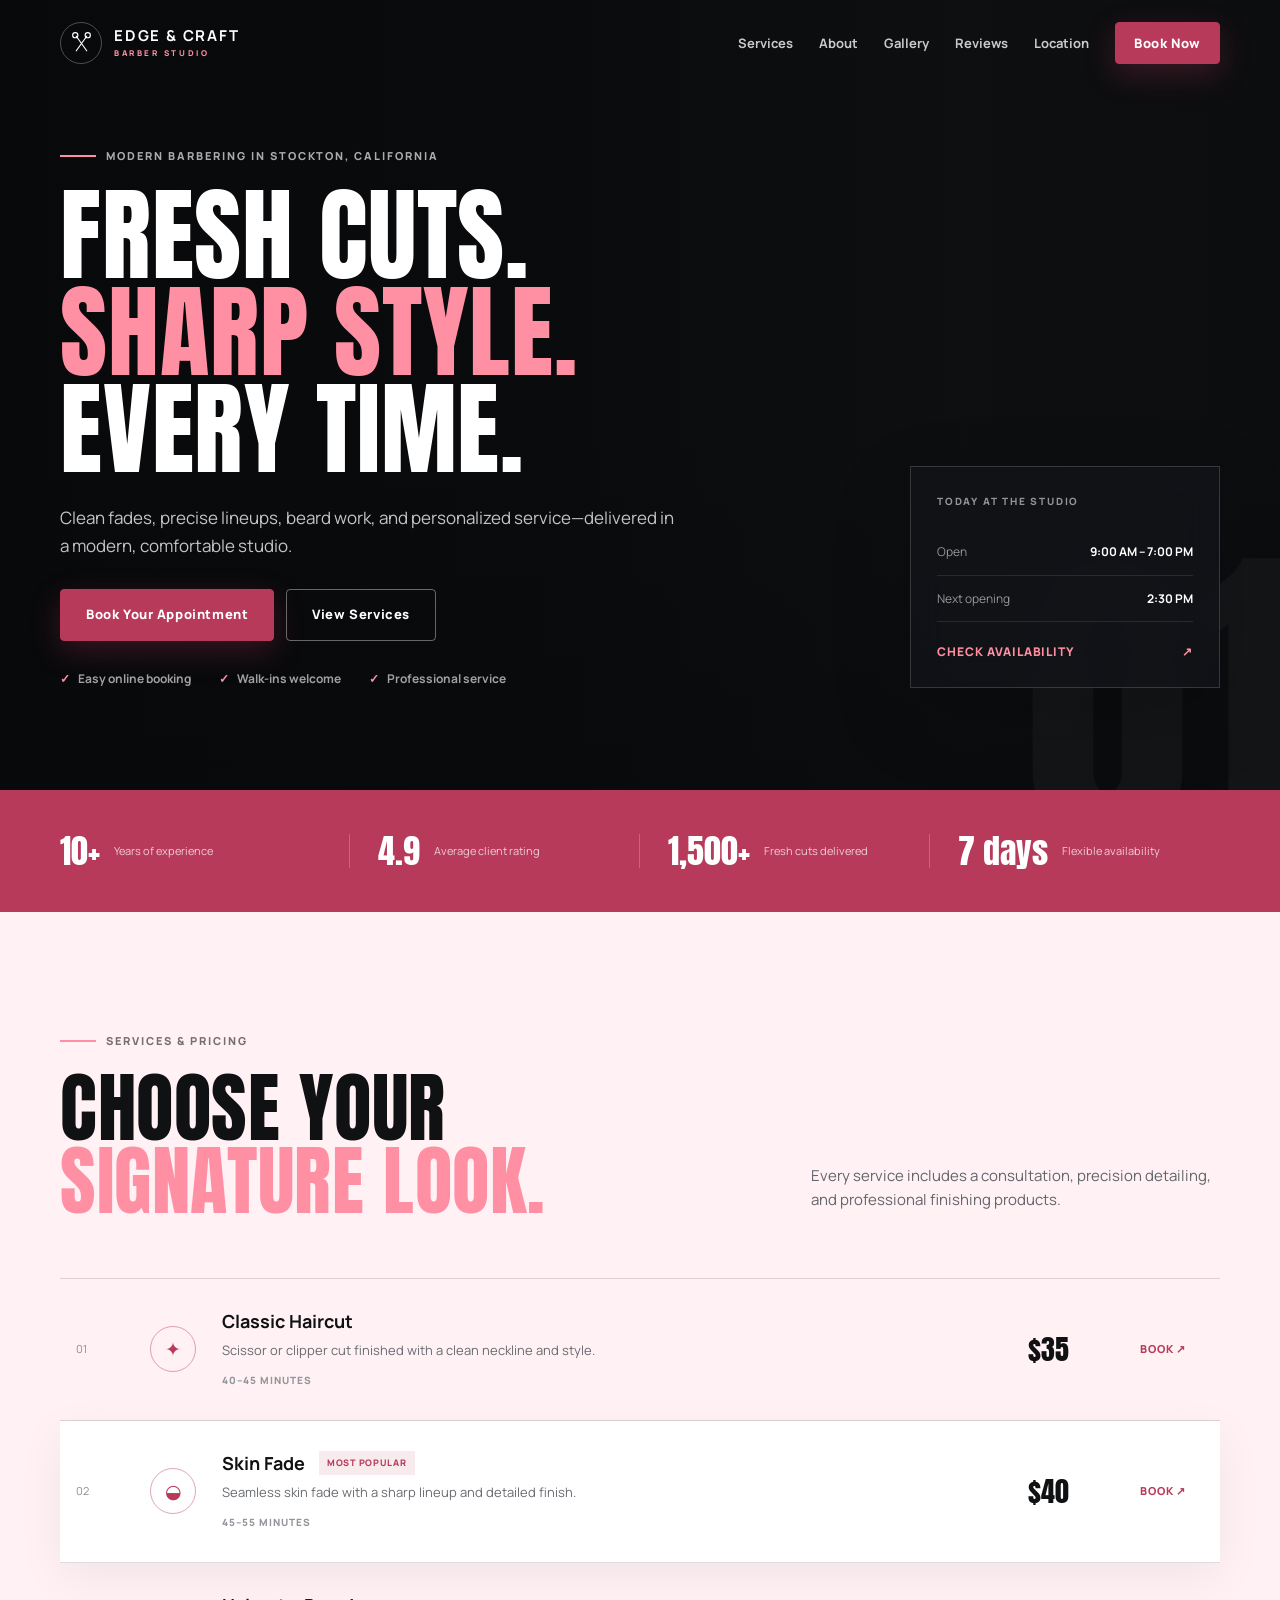
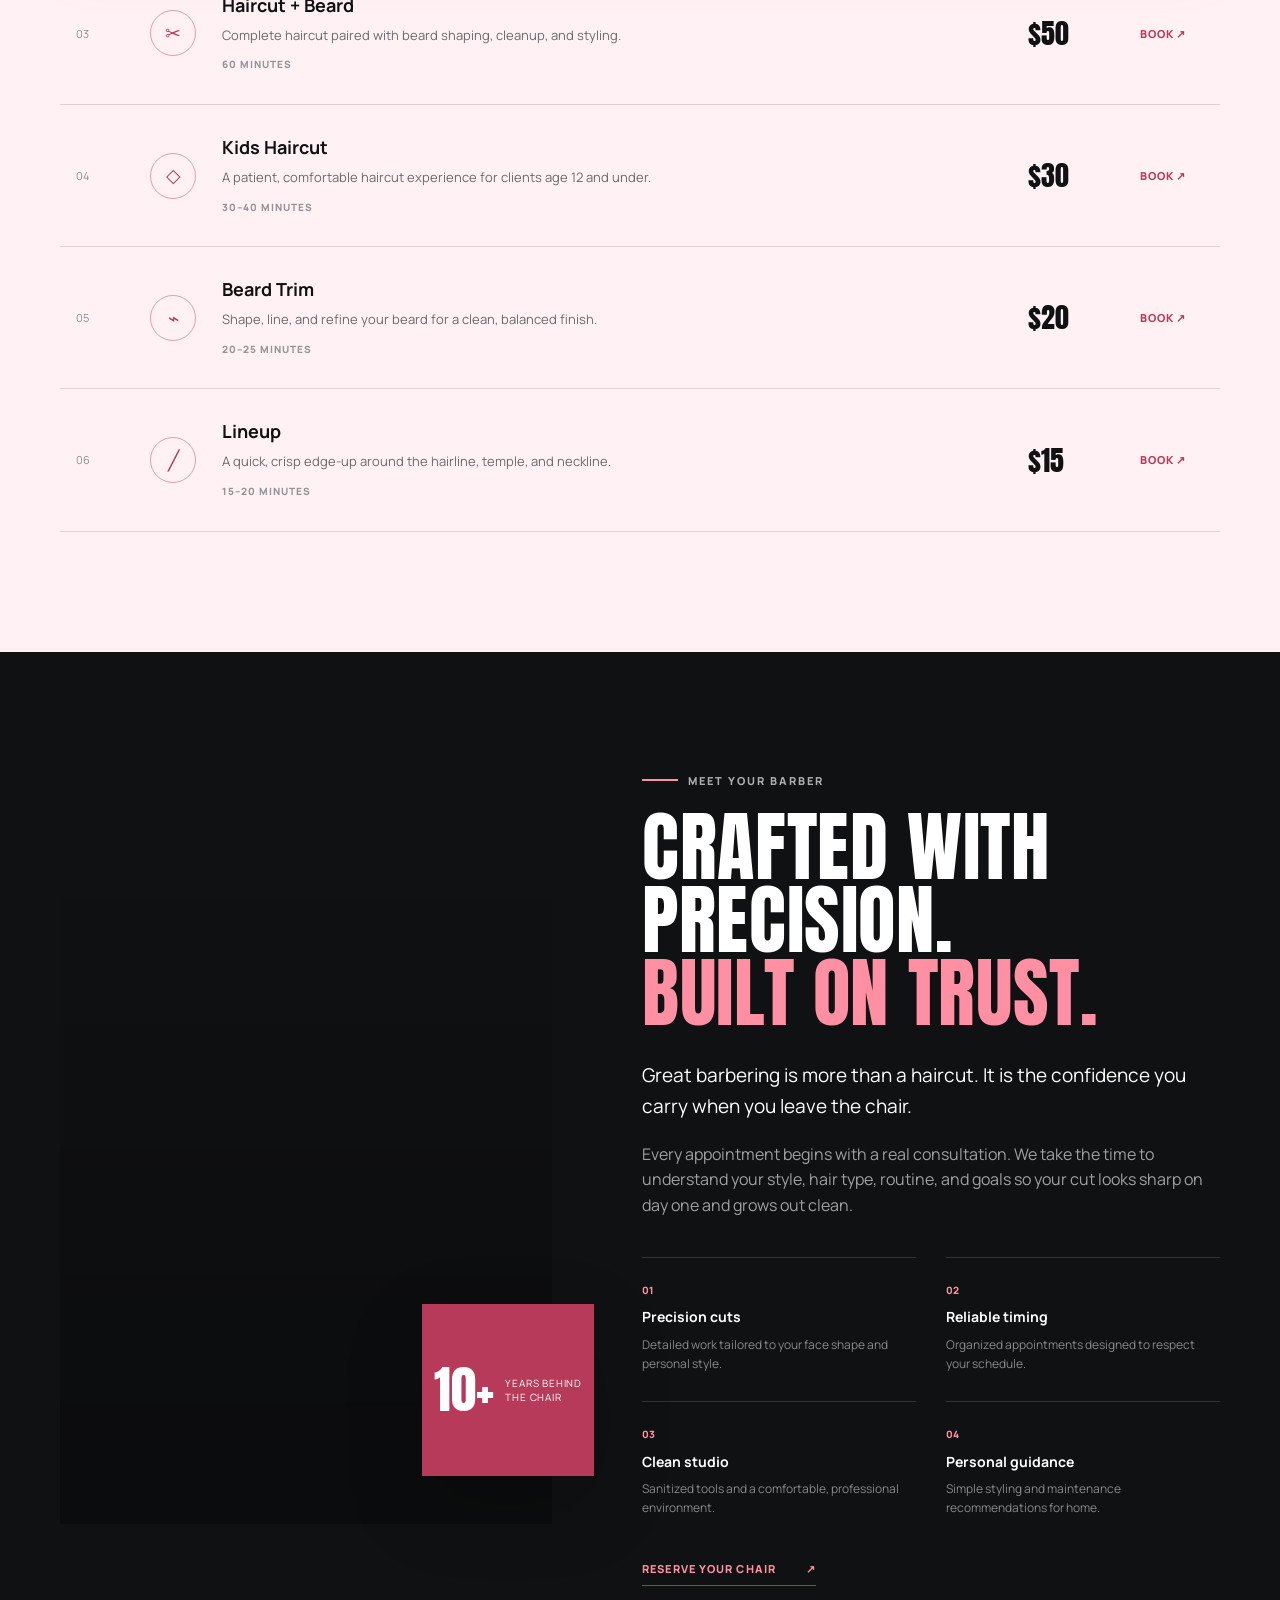
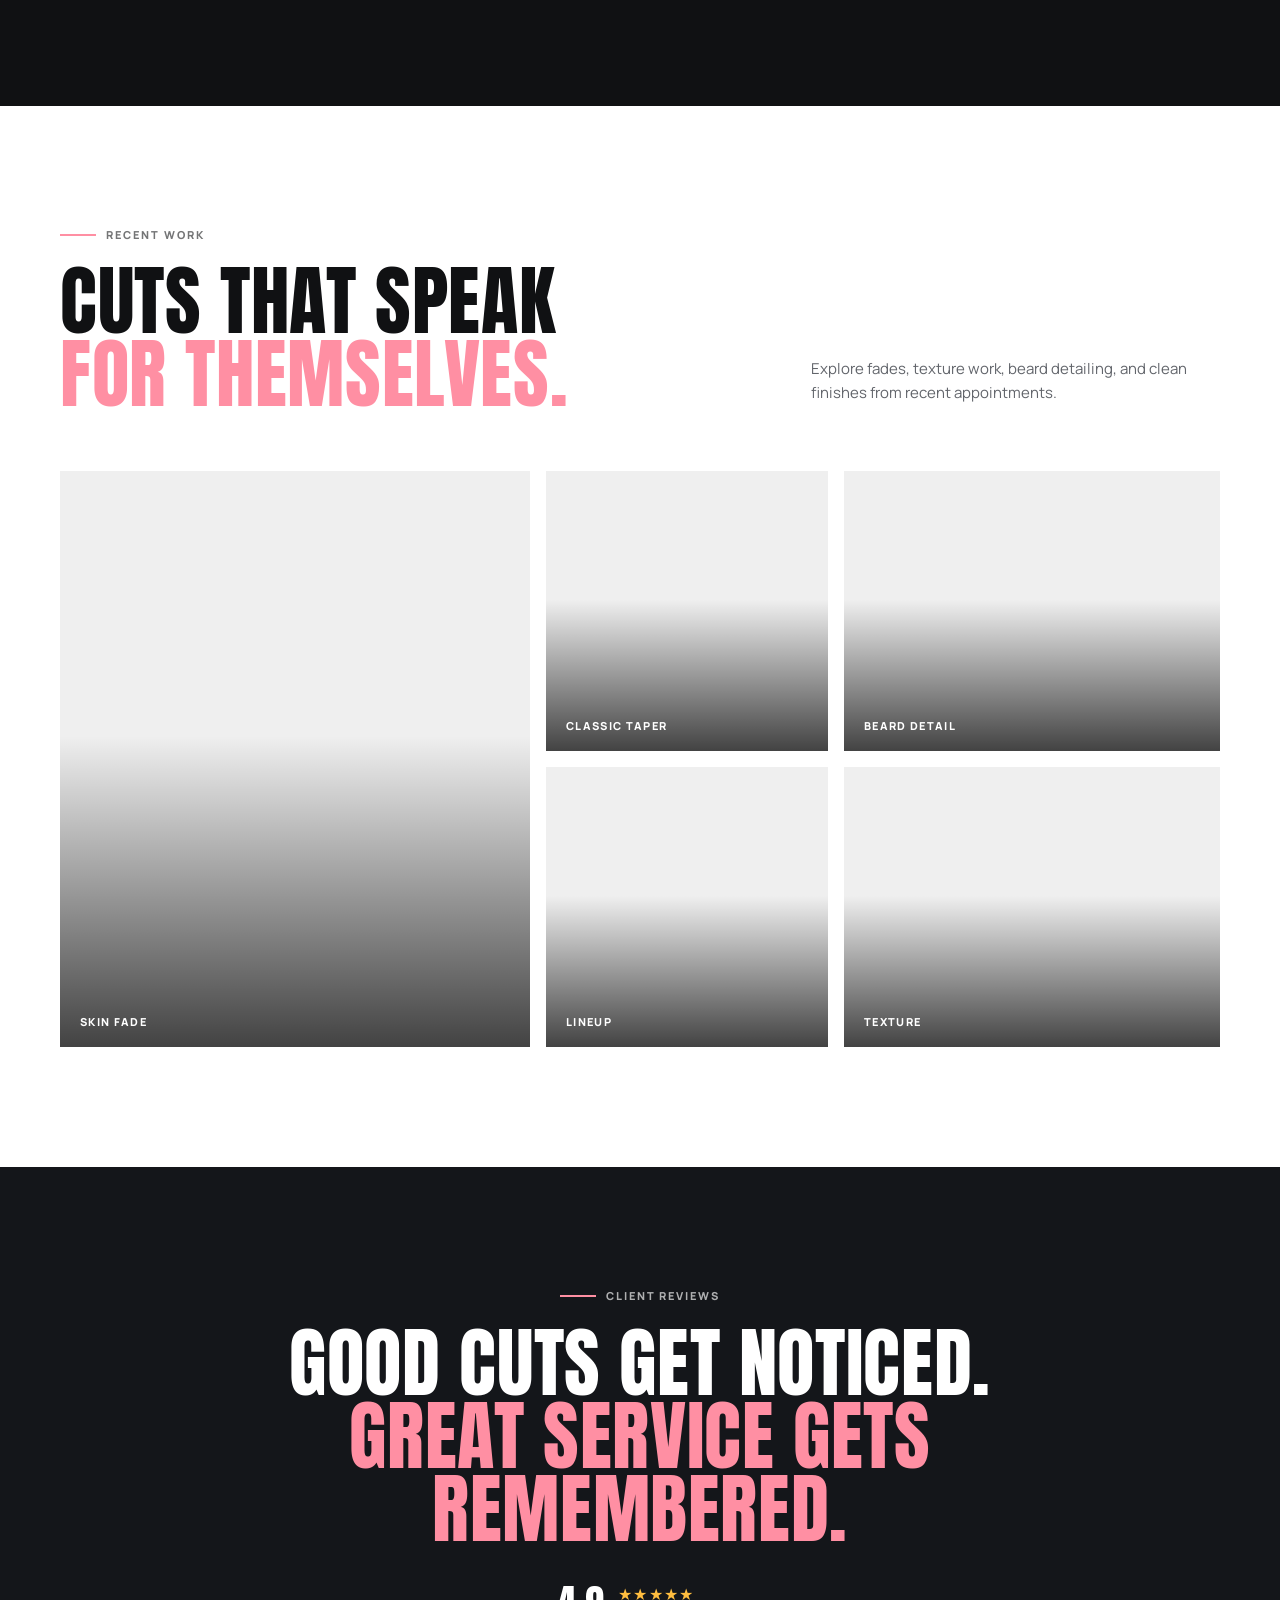
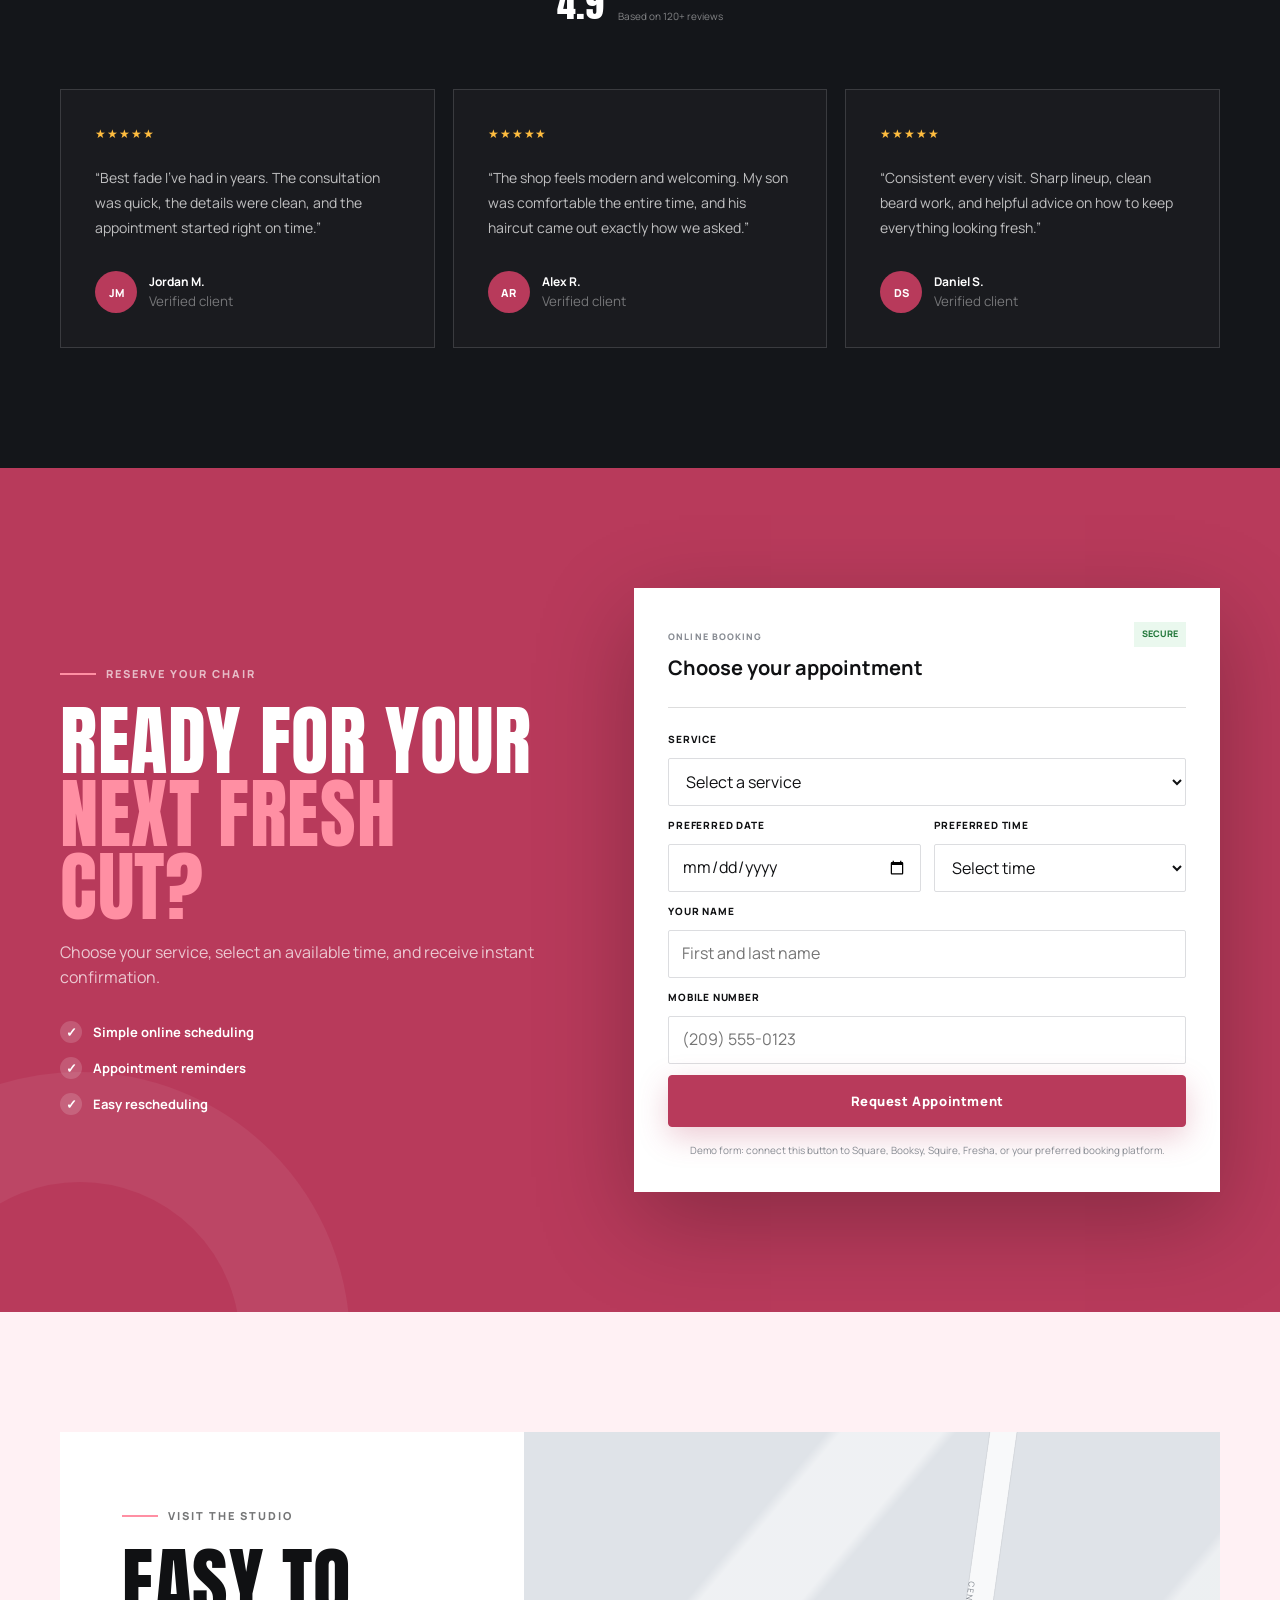
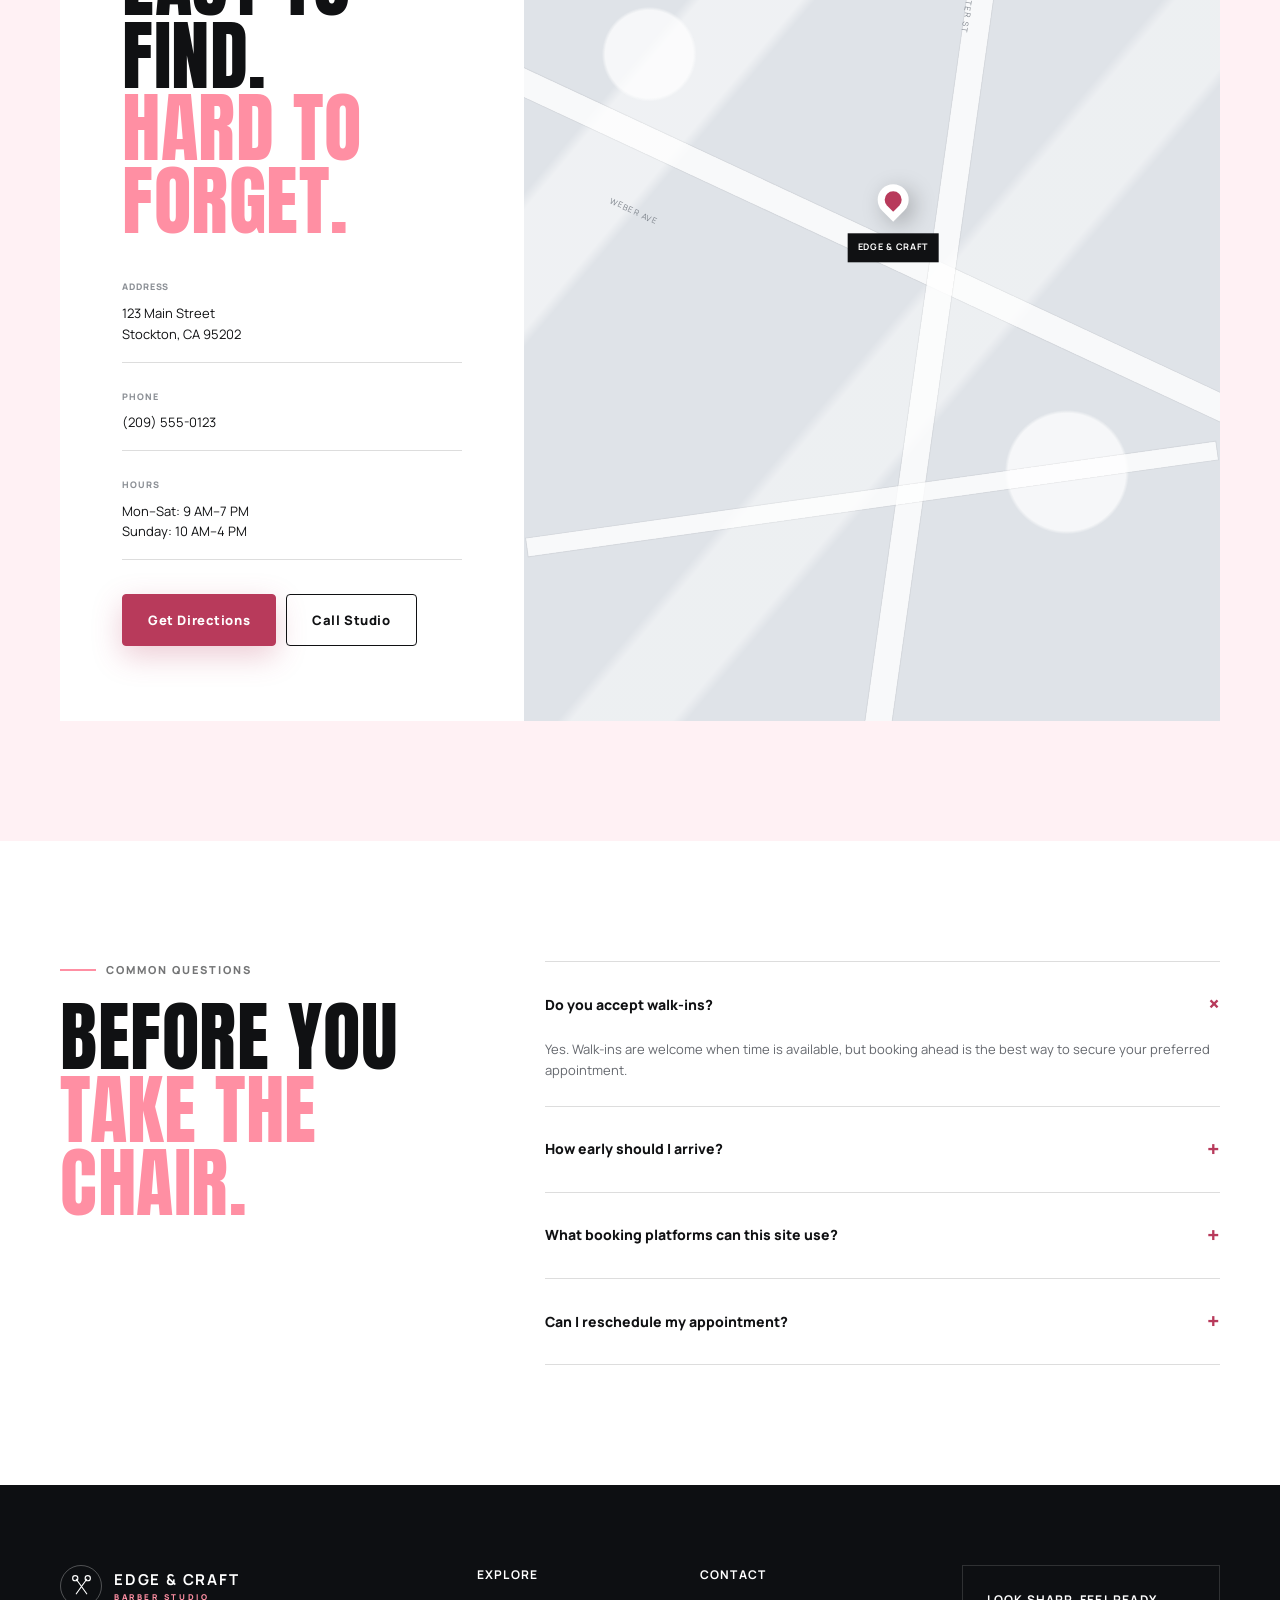
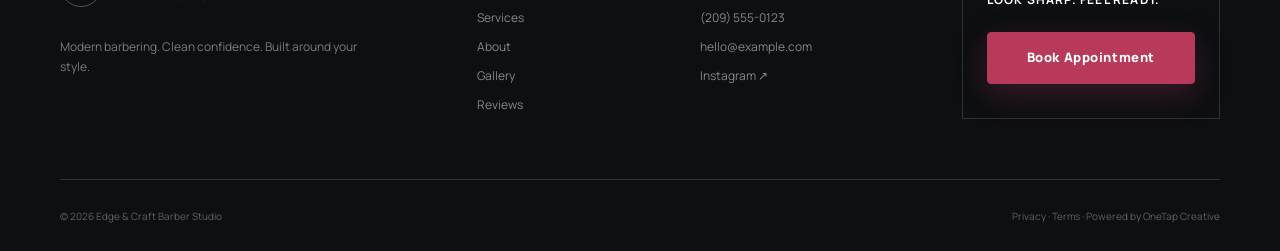
==== index.html @ 1cc17b78 "Add modern rose barber website" ====
<!DOCTYPE html>
<html lang="en">
<head>
  <meta charset="UTF-8" />
  <meta name="viewport" content="width=device-width, initial-scale=1.0" />
  <meta name="theme-color" content="#b83a5b" />
  <meta name="description" content="Modern barbering, clean fades, precise lineups, beard work, and easy online booking." />
  <meta property="og:title" content="Edge & Craft Barber Studio" />
  <meta property="og:description" content="Sharp cuts. Clean confidence. Book your next appointment online." />
  <meta property="og:type" content="website" />
  <title>Edge & Craft Barber Studio | Modern Barber Website</title>
  <link rel="preconnect" href="https://fonts.googleapis.com" />
  <link rel="preconnect" href="https://fonts.gstatic.com" crossorigin />
  <link href="https://fonts.googleapis.com/css2?family=Anton&family=Manrope:wght@400;500;600;700;800&display=swap" rel="stylesheet" />
  <link rel="icon" href="assets/favicon.svg" type="image/svg+xml" />
  <link rel="stylesheet" href="styles.css" />
</head>
<body>
  <a class="skip-link" href="#main">Skip to content</a>

  <header class="site-header" id="home">
    <div class="nav-shell container">
      <a class="brand" href="#home" aria-label="Edge and Craft home">
        <span class="brand-mark" aria-hidden="true">
          <svg viewBox="0 0 48 48" role="img">
            <path d="M14 10l20 28M34 10L14 38" />
            <circle cx="12" cy="8" r="5" />
            <circle cx="36" cy="8" r="5" />
          </svg>
        </span>
        <span class="brand-copy">
          <strong>EDGE &amp; CRAFT</strong>
          <small>BARBER STUDIO</small>
        </span>
      </a>

      <button class="menu-toggle" type="button" aria-expanded="false" aria-controls="primary-nav" aria-label="Open menu">
        <span></span><span></span><span></span>
      </button>

      <nav class="primary-nav" id="primary-nav" aria-label="Primary navigation">
        <a href="#services">Services</a>
        <a href="#about">About</a>
        <a href="#gallery">Gallery</a>
        <a href="#reviews">Reviews</a>
        <a href="#location">Location</a>
        <a class="button button-small" href="#booking">Book Now</a>
      </nav>
    </div>
  </header>

  <main id="main">
    <section class="hero" aria-labelledby="hero-title">
      <div class="hero-media" role="img" aria-label="Barber giving a precision haircut in a modern studio"></div>
      <div class="hero-overlay"></div>
      <div class="hero-grid container">
        <div class="hero-content reveal">
          <p class="eyebrow"><span></span> Modern barbering in Stockton, California</p>
          <h1 id="hero-title">Fresh cuts.<br /><em>Sharp style.</em><br />Every time.</h1>
          <p class="hero-summary">Clean fades, precise lineups, beard work, and personalized service—delivered in a modern, comfortable studio.</p>
          <div class="hero-actions">
            <a class="button" href="#booking">Book Your Appointment</a>
            <a class="button button-secondary" href="#services">View Services</a>
          </div>
          <ul class="trust-list" aria-label="Customer benefits">
            <li>Easy online booking</li>
            <li>Walk-ins welcome</li>
            <li>Professional service</li>
          </ul>
        </div>

        <aside class="hero-card reveal" aria-label="Today's studio information">
          <p class="hero-card-label">Today at the studio</p>
          <div class="hero-card-row">
            <span>Open</span>
            <strong>9:00 AM – 7:00 PM</strong>
          </div>
          <div class="hero-card-row">
            <span>Next opening</span>
            <strong>2:30 PM</strong>
          </div>
          <a href="#booking">Check availability <span aria-hidden="true">↗</span></a>
        </aside>
      </div>
      <div class="hero-number" aria-hidden="true">01</div>
    </section>

    <section class="trust-strip" aria-label="Studio highlights">
      <div class="container trust-grid">
        <div><strong>10+</strong><span>Years of experience</span></div>
        <div><strong>4.9</strong><span>Average client rating</span></div>
        <div><strong>1,500+</strong><span>Fresh cuts delivered</span></div>
        <div><strong>7 days</strong><span>Flexible availability</span></div>
      </div>
    </section>

    <section class="section services" id="services" aria-labelledby="services-title">
      <div class="container">
        <div class="section-heading split-heading reveal">
          <div>
            <p class="eyebrow dark"><span></span> Services &amp; pricing</p>
            <h2 id="services-title">Choose your<br /><em>signature look.</em></h2>
          </div>
          <p>Every service includes a consultation, precision detailing, and professional finishing products.</p>
        </div>

        <div class="service-list">
          <article class="service-card reveal">
            <div class="service-index">01</div>
            <div class="service-icon" aria-hidden="true">✦</div>
            <div class="service-copy">
              <h3>Classic Haircut</h3>
              <p>Scissor or clipper cut finished with a clean neckline and style.</p>
              <span>40–45 minutes</span>
            </div>
            <strong class="service-price">$35</strong>
            <a href="#booking" aria-label="Book classic haircut">Book <span>↗</span></a>
          </article>

          <article class="service-card featured reveal">
            <div class="service-index">02</div>
            <div class="service-icon" aria-hidden="true">◒</div>
            <div class="service-copy">
              <div class="service-title-row"><h3>Skin Fade</h3><span>Most popular</span></div>
              <p>Seamless skin fade with a sharp lineup and detailed finish.</p>
              <span>45–55 minutes</span>
            </div>
            <strong class="service-price">$40</strong>
            <a href="#booking" aria-label="Book skin fade">Book <span>↗</span></a>
          </article>

          <article class="service-card reveal">
            <div class="service-index">03</div>
            <div class="service-icon" aria-hidden="true">✂</div>
            <div class="service-copy">
              <h3>Haircut + Beard</h3>
              <p>Complete haircut paired with beard shaping, cleanup, and styling.</p>
              <span>60 minutes</span>
            </div>
            <strong class="service-price">$50</strong>
            <a href="#booking" aria-label="Book haircut and beard service">Book <span>↗</span></a>
          </article>

          <article class="service-card reveal">
            <div class="service-index">04</div>
            <div class="service-icon" aria-hidden="true">◇</div>
            <div class="service-copy">
              <h3>Kids Haircut</h3>
              <p>A patient, comfortable haircut experience for clients age 12 and under.</p>
              <span>30–40 minutes</span>
            </div>
            <strong class="service-price">$30</strong>
            <a href="#booking" aria-label="Book kids haircut">Book <span>↗</span></a>
          </article>

          <article class="service-card reveal">
            <div class="service-index">05</div>
            <div class="service-icon" aria-hidden="true">⌁</div>
            <div class="service-copy">
              <h3>Beard Trim</h3>
              <p>Shape, line, and refine your beard for a clean, balanced finish.</p>
              <span>20–25 minutes</span>
            </div>
            <strong class="service-price">$20</strong>
            <a href="#booking" aria-label="Book beard trim">Book <span>↗</span></a>
          </article>

          <article class="service-card reveal">
            <div class="service-index">06</div>
            <div class="service-icon" aria-hidden="true">╱</div>
            <div class="service-copy">
              <h3>Lineup</h3>
              <p>A quick, crisp edge-up around the hairline, temple, and neckline.</p>
              <span>15–20 minutes</span>
            </div>
            <strong class="service-price">$15</strong>
            <a href="#booking" aria-label="Book lineup">Book <span>↗</span></a>
          </article>
        </div>
      </div>
    </section>

    <section class="section about" id="about" aria-labelledby="about-title">
      <div class="container about-grid">
        <div class="about-image reveal">
          <div class="image-badge"><strong>10+</strong><span>Years behind<br />the chair</span></div>
        </div>
        <div class="about-copy reveal">
          <p class="eyebrow"><span></span> Meet your barber</p>
          <h2 id="about-title">Crafted with precision.<br /><em>Built on trust.</em></h2>
          <p class="lead">Great barbering is more than a haircut. It is the confidence you carry when you leave the chair.</p>
          <p>Every appointment begins with a real consultation. We take the time to understand your style, hair type, routine, and goals so your cut looks sharp on day one and grows out clean.</p>
          <div class="about-features">
            <div><span>01</span><strong>Precision cuts</strong><p>Detailed work tailored to your face shape and personal style.</p></div>
            <div><span>02</span><strong>Reliable timing</strong><p>Organized appointments designed to respect your schedule.</p></div>
            <div><span>03</span><strong>Clean studio</strong><p>Sanitized tools and a comfortable, professional environment.</p></div>
            <div><span>04</span><strong>Personal guidance</strong><p>Simple styling and maintenance recommendations for home.</p></div>
          </div>
          <a class="text-link" href="#booking">Reserve your chair <span>↗</span></a>
        </div>
      </div>
    </section>

    <section class="section gallery" id="gallery" aria-labelledby="gallery-title">
      <div class="container">
        <div class="section-heading split-heading reveal">
          <div>
            <p class="eyebrow dark"><span></span> Recent work</p>
            <h2 id="gallery-title">Cuts that speak<br /><em>for themselves.</em></h2>
          </div>
          <p>Explore fades, texture work, beard detailing, and clean finishes from recent appointments.</p>
        </div>

        <div class="gallery-grid">
          <button class="gallery-item gallery-one reveal" data-label="Textured crop and skin fade" aria-label="View textured crop and skin fade image"><span>Skin Fade</span></button>
          <button class="gallery-item gallery-two reveal" data-label="Classic taper haircut" aria-label="View classic taper haircut image"><span>Classic Taper</span></button>
          <button class="gallery-item gallery-three reveal" data-label="Precision beard detail" aria-label="View precision beard detail image"><span>Beard Detail</span></button>
          <button class="gallery-item gallery-four reveal" data-label="Clean lineup haircut" aria-label="View clean lineup haircut image"><span>Lineup</span></button>
          <button class="gallery-item gallery-five reveal" data-label="Modern textured haircut" aria-label="View modern textured haircut image"><span>Texture</span></button>
        </div>
      </div>
    </section>

    <section class="section reviews" id="reviews" aria-labelledby="reviews-title">
      <div class="container">
        <div class="review-heading reveal">
          <p class="eyebrow"><span></span> Client reviews</p>
          <h2 id="reviews-title">Good cuts get noticed.<br /><em>Great service gets remembered.</em></h2>
          <div class="rating"><strong>4.9</strong><span>★★★★★<small>Based on 120+ reviews</small></span></div>
        </div>

        <div class="review-grid">
          <article class="review-card reveal">
            <div class="stars" aria-label="5 out of 5 stars">★★★★★</div>
            <blockquote>“Best fade I’ve had in years. The consultation was quick, the details were clean, and the appointment started right on time.”</blockquote>
            <div><span class="avatar">JM</span><p><strong>Jordan M.</strong><small>Verified client</small></p></div>
          </article>
          <article class="review-card reveal">
            <div class="stars" aria-label="5 out of 5 stars">★★★★★</div>
            <blockquote>“The shop feels modern and welcoming. My son was comfortable the entire time, and his haircut came out exactly how we asked.”</blockquote>
            <div><span class="avatar">AR</span><p><strong>Alex R.</strong><small>Verified client</small></p></div>
          </article>
          <article class="review-card reveal">
            <div class="stars" aria-label="5 out of 5 stars">★★★★★</div>
            <blockquote>“Consistent every visit. Sharp lineup, clean beard work, and helpful advice on how to keep everything looking fresh.”</blockquote>
            <div><span class="avatar">DS</span><p><strong>Daniel S.</strong><small>Verified client</small></p></div>
          </article>
        </div>
      </div>
    </section>

    <section class="booking-section" id="booking" aria-labelledby="booking-title">
      <div class="booking-accent" aria-hidden="true"></div>
      <div class="container booking-grid">
        <div class="booking-copy reveal">
          <p class="eyebrow"><span></span> Reserve your chair</p>
          <h2 id="booking-title">Ready for your<br /><em>next fresh cut?</em></h2>
          <p>Choose your service, select an available time, and receive instant confirmation.</p>
          <ul>
            <li><span>✓</span> Simple online scheduling</li>
            <li><span>✓</span> Appointment reminders</li>
            <li><span>✓</span> Easy rescheduling</li>
          </ul>
        </div>

        <div class="booking-card reveal">
          <div class="booking-card-head">
            <div>
              <small>Online booking</small>
              <h3>Choose your appointment</h3>
            </div>
            <span>Secure</span>
          </div>
          <form id="booking-form">
            <label for="service">Service</label>
            <select id="service" name="service" required>
              <option value="">Select a service</option>
              <option>Classic Haircut — $35</option>
              <option>Skin Fade — $40</option>
              <option>Haircut + Beard — $50</option>
              <option>Kids Haircut — $30</option>
              <option>Beard Trim — $20</option>
              <option>Lineup — $15</option>
            </select>

            <div class="form-row">
              <div>
                <label for="date">Preferred date</label>
                <input id="date" name="date" type="date" required />
              </div>
              <div>
                <label for="time">Preferred time</label>
                <select id="time" name="time" required>
                  <option value="">Select time</option>
                  <option>9:00 AM</option>
                  <option>10:30 AM</option>
                  <option>12:00 PM</option>
                  <option>2:30 PM</option>
                  <option>4:00 PM</option>
                  <option>5:30 PM</option>
                </select>
              </div>
            </div>

            <label for="client-name">Your name</label>
            <input id="client-name" name="name" type="text" autocomplete="name" placeholder="First and last name" required />

            <label for="phone">Mobile number</label>
            <input id="phone" name="phone" type="tel" autocomplete="tel" placeholder="(209) 555-0123" required />

            <button class="button button-full" type="submit">Request Appointment</button>
            <p class="form-note">Demo form: connect this button to Square, Booksy, Squire, Fresha, or your preferred booking platform.</p>
            <div class="form-success" id="form-success" role="status" aria-live="polite">Your appointment request has been received. We’ll contact you to confirm your time.</div>
          </form>
        </div>
      </div>
    </section>

    <section class="section location" id="location" aria-labelledby="location-title">
      <div class="container location-grid">
        <div class="location-card reveal">
          <p class="eyebrow dark"><span></span> Visit the studio</p>
          <h2 id="location-title">Easy to find.<br /><em>Hard to forget.</em></h2>
          <div class="location-details">
            <div><small>Address</small><p>123 Main Street<br />Stockton, CA 95202</p></div>
            <div><small>Phone</small><p><a href="tel:+12095550123">(209) 555-0123</a></p></div>
            <div><small>Hours</small><p>Mon–Sat: 9 AM–7 PM<br />Sunday: 10 AM–4 PM</p></div>
          </div>
          <div class="location-actions">
            <a class="button" href="https://maps.google.com" target="_blank" rel="noopener">Get Directions</a>
            <a class="button button-dark-outline" href="tel:+12095550123">Call Studio</a>
          </div>
        </div>
        <div class="map-placeholder reveal" role="img" aria-label="Map placeholder showing barber studio location in Stockton">
          <div class="map-road road-one"></div>
          <div class="map-road road-two"></div>
          <div class="map-road road-three"></div>
          <div class="map-label map-label-one">WEBER AVE</div>
          <div class="map-label map-label-two">CENTER ST</div>
          <div class="map-pin"><span></span><strong>EDGE &amp; CRAFT</strong></div>
        </div>
      </div>
    </section>

    <section class="section faq" aria-labelledby="faq-title">
      <div class="container faq-grid">
        <div class="faq-heading reveal">
          <p class="eyebrow dark"><span></span> Common questions</p>
          <h2 id="faq-title">Before you<br /><em>take the chair.</em></h2>
        </div>
        <div class="accordion reveal">
          <details open>
            <summary>Do you accept walk-ins?<span>+</span></summary>
            <p>Yes. Walk-ins are welcome when time is available, but booking ahead is the best way to secure your preferred appointment.</p>
          </details>
          <details>
            <summary>How early should I arrive?<span>+</span></summary>
            <p>Please arrive five minutes before your appointment. This gives us enough time for a quick consultation without delaying the next client.</p>
          </details>
          <details>
            <summary>What booking platforms can this site use?<span>+</span></summary>
            <p>The booking button can connect to Square Appointments, Booksy, Squire, TheCut, Fresha, Vagaro, or another scheduling service.</p>
          </details>
          <details>
            <summary>Can I reschedule my appointment?<span>+</span></summary>
            <p>Yes. Rescheduling is available through the booking platform or by contacting the studio before the cancellation window.</p>
          </details>
        </div>
      </div>
    </section>
  </main>

  <footer class="site-footer">
    <div class="container footer-grid">
      <div>
        <a class="brand footer-brand" href="#home">
          <span class="brand-mark" aria-hidden="true">
            <svg viewBox="0 0 48 48"><path d="M14 10l20 28M34 10L14 38"/><circle cx="12" cy="8" r="5"/><circle cx="36" cy="8" r="5"/></svg>
          </span>
          <span class="brand-copy"><strong>EDGE &amp; CRAFT</strong><small>BARBER STUDIO</small></span>
        </a>
        <p>Modern barbering. Clean confidence. Built around your style.</p>
      </div>
      <div>
        <h3>Explore</h3>
        <a href="#services">Services</a>
        <a href="#about">About</a>
        <a href="#gallery">Gallery</a>
        <a href="#reviews">Reviews</a>
      </div>
      <div>
        <h3>Contact</h3>
        <a href="tel:+12095550123">(209) 555-0123</a>
        <a href="mailto:hello@example.com">hello@example.com</a>
        <a href="https://instagram.com" target="_blank" rel="noopener">Instagram ↗</a>
      </div>
      <div class="footer-cta">
        <h3>Look sharp. Feel ready.</h3>
        <a class="button" href="#booking">Book Appointment</a>
      </div>
    </div>
    <div class="container footer-bottom">
      <span>© <span id="year"></span> Edge &amp; Craft Barber Studio</span>
      <span><a href="#">Privacy</a> · <a href="#">Terms</a> · Powered by OneTap Creative</span>
    </div>
  </footer>

  <a class="floating-book" href="#booking" aria-label="Book an appointment">
    <span>Book Now</span><strong>↗</strong>
  </a>

  <dialog class="lightbox" id="lightbox">
    <button type="button" aria-label="Close image">×</button>
    <div id="lightbox-image" role="img"></div>
    <p id="lightbox-label"></p>
  </dialog>

  <script src="script.js"></script>
</body>
</html>
---- styles.css ----
:root {
  --ink: #101113;
  --ink-soft: #181a1e;
  --cream: #fff1f4;
  --paper: #fff9fa;
  --rose: #b83a5b;
  --rose-bright: #ff8fa3;
  --gray: #a7abb3;
  --line: rgba(16, 17, 19, 0.14);
  --white-line: rgba(255,255,255,0.14);
  --shadow: 0 28px 80px rgba(0, 0, 0, 0.18);
}

* { box-sizing: border-box; }
html { scroll-behavior: smooth; scroll-padding-top: 92px; }
body {
  margin: 0;
  font-family: "Manrope", Arial, sans-serif;
  color: var(--ink);
  background: var(--paper);
  line-height: 1.6;
  overflow-x: hidden;
}
body.menu-open { overflow: hidden; }
a { color: inherit; text-decoration: none; }
button, input, select { font: inherit; }
button { color: inherit; }
img { max-width: 100%; display: block; }
.container { width: min(1160px, calc(100% - 40px)); margin: 0 auto; }
.skip-link { position: fixed; left: 14px; top: -60px; padding: 12px 16px; background: #fff; z-index: 999; border-radius: 8px; }
.skip-link:focus { top: 14px; }

.site-header {
  position: fixed;
  inset: 0 0 auto 0;
  z-index: 50;
  transition: background .25s ease, box-shadow .25s ease;
}
.site-header.scrolled { background: rgba(16,17,19,.94); backdrop-filter: blur(18px); box-shadow: 0 10px 30px rgba(0,0,0,.2); }
.nav-shell { min-height: 86px; display: flex; align-items: center; justify-content: space-between; gap: 28px; }
.brand { display: inline-flex; align-items: center; gap: 12px; color: #fff; }
.brand-mark { width: 42px; height: 42px; display: grid; place-items: center; border: 1px solid rgba(255,255,255,.28); border-radius: 50%; }
.brand-mark svg { width: 25px; height: 25px; fill: none; stroke: currentColor; stroke-width: 2.2; stroke-linecap: round; }
.brand-copy { display: grid; line-height: 1.05; }
.brand-copy strong { font-size: 15px; letter-spacing: .12em; }
.brand-copy small { color: var(--rose-bright); letter-spacing: .32em; font-size: 8px; margin-top: 5px; font-weight: 800; }
.primary-nav { display: flex; align-items: center; gap: 26px; color: rgba(255,255,255,.78); font-size: 13px; font-weight: 700; }
.primary-nav a:not(.button) { position: relative; }
.primary-nav a:not(.button)::after { content: ""; position: absolute; left: 0; right: 100%; bottom: -8px; height: 2px; background: var(--rose-bright); transition: right .2s ease; }
.primary-nav a:hover::after { right: 0; }
.menu-toggle { display: none; width: 46px; height: 42px; border: 0; background: transparent; padding: 8px; cursor: pointer; }
.menu-toggle span { display: block; height: 2px; background: #fff; margin: 6px 0; transition: .25s ease; }

.button {
  display: inline-flex;
  align-items: center;
  justify-content: center;
  min-height: 52px;
  padding: 0 25px;
  border: 1px solid var(--rose);
  border-radius: 4px;
  background: var(--rose);
  color: #fff;
  font-weight: 800;
  font-size: 13px;
  letter-spacing: .045em;
  box-shadow: 0 10px 30px rgba(184,58,91,.26);
  transition: transform .2s ease, background .2s ease, box-shadow .2s ease;
}
.button:hover { transform: translateY(-2px); background: #9f2f4d; box-shadow: 0 15px 36px rgba(184,58,91,.33); }
.button-small { min-height: 42px; padding: 0 18px; }
.button-secondary { background: transparent; border-color: rgba(255,255,255,.38); box-shadow: none; }
.button-secondary:hover { background: rgba(255,255,255,.09); }
.button-dark-outline { background: transparent; color: var(--ink); border-color: var(--ink); box-shadow: none; }
.button-dark-outline:hover { background: var(--ink); color: #fff; }
.button-full { width: 100%; }

.hero { min-height: 790px; position: relative; display: flex; align-items: center; color: #fff; background: var(--ink); overflow: hidden; }
.hero-media { position: absolute; inset: 0; background-image: url("https://images.unsplash.com/photo-1503951914875-452162b0f3f1?auto=format&fit=crop&w=1900&q=88"); background-size: cover; background-position: center 26%; transform: scale(1.02); }
.hero-overlay { position: absolute; inset: 0; background: linear-gradient(90deg, rgba(8,9,11,.96) 0%, rgba(8,9,11,.78) 43%, rgba(8,9,11,.27) 75%, rgba(8,9,11,.44) 100%), linear-gradient(0deg, rgba(8,9,11,.52), transparent 46%); }
.hero-grid { position: relative; z-index: 2; display: grid; grid-template-columns: minmax(0, 1fr) 310px; align-items: end; gap: 80px; padding-top: 135px; padding-bottom: 90px; }
.hero-content { max-width: 700px; }
.eyebrow { margin: 0 0 22px; display: flex; align-items: center; gap: 10px; color: rgba(255,255,255,.66); font-size: 11px; font-weight: 800; letter-spacing: .18em; text-transform: uppercase; }
.eyebrow span { width: 36px; height: 2px; background: var(--rose-bright); }
.eyebrow.dark { color: rgba(16,17,19,.58); }
h1, h2 { margin: 0; font-family: "Anton", Impact, sans-serif; font-weight: 400; text-transform: uppercase; letter-spacing: .008em; line-height: .95; }
h1 { font-size: clamp(62px, 8vw, 118px); }
h1 em, h2 em { color: var(--rose-bright); font-style: normal; }
.hero-summary { max-width: 620px; margin: 26px 0 30px; color: rgba(255,255,255,.76); font-size: 17px; }
.hero-actions { display: flex; flex-wrap: wrap; gap: 12px; }
.trust-list { display: flex; flex-wrap: wrap; gap: 18px 28px; padding: 0; margin: 28px 0 0; list-style: none; color: rgba(255,255,255,.62); font-size: 12px; font-weight: 700; }
.trust-list li::before { content: "✓"; color: var(--rose-bright); margin-right: 8px; }
.hero-card { align-self: end; background: rgba(18,20,24,.84); border: 1px solid rgba(255,255,255,.16); backdrop-filter: blur(18px); padding: 26px; box-shadow: var(--shadow); }
.hero-card-label { margin: 0 0 20px; color: rgba(255,255,255,.55); font-size: 10px; letter-spacing: .18em; text-transform: uppercase; font-weight: 800; }
.hero-card-row { display: flex; justify-content: space-between; gap: 20px; padding: 13px 0; border-bottom: 1px solid rgba(255,255,255,.1); font-size: 12px; }
.hero-card-row span { color: rgba(255,255,255,.56); }
.hero-card-row strong { color: #fff; font-size: 12px; }
.hero-card > a { display: flex; justify-content: space-between; align-items: center; margin-top: 20px; color: var(--rose-bright); font-weight: 800; font-size: 12px; text-transform: uppercase; letter-spacing: .08em; }
.hero-number { position: absolute; right: -18px; bottom: -78px; color: rgba(255,255,255,.035); font-family: "Anton"; font-size: 330px; line-height: 1; }

.trust-strip { background: var(--rose); color: #fff; }
.trust-grid { min-height: 122px; display: grid; grid-template-columns: repeat(4, 1fr); align-items: center; }
.trust-grid > div { display: flex; align-items: center; gap: 14px; padding: 0 28px; border-right: 1px solid rgba(255,255,255,.22); }
.trust-grid > div:first-child { padding-left: 0; }
.trust-grid > div:last-child { border-right: 0; }
.trust-grid strong { font-family: "Anton"; font-size: 34px; font-weight: 400; line-height: 1; }
.trust-grid span { font-size: 11px; color: rgba(255,255,255,.75); line-height: 1.35; }

.section { padding: 120px 0; }
.section-heading { margin-bottom: 60px; }
.split-heading { display: grid; grid-template-columns: 1.25fr .75fr; gap: 70px; align-items: end; }
.split-heading > p { margin: 0 0 6px; color: #62656b; max-width: 460px; font-size: 15px; }
h2 { font-size: clamp(50px, 6vw, 84px); }
.services { background: var(--cream); }
.service-list { border-top: 1px solid var(--line); }
.service-card { display: grid; grid-template-columns: 52px 50px minmax(0,1fr) 90px 64px; align-items: center; gap: 22px; padding: 28px 16px; border-bottom: 1px solid var(--line); transition: background .2s ease, transform .2s ease; }
.service-card:hover { background: rgba(255,255,255,.75); transform: translateX(6px); }
.service-card.featured { background: #fff; box-shadow: 0 14px 45px rgba(0,0,0,.06); }
.service-index { font-size: 11px; color: #8b8e94; }
.service-icon { width: 46px; height: 46px; display: grid; place-items: center; border: 1px solid rgba(184,58,91,.45); color: var(--rose); border-radius: 50%; font-size: 19px; }
.service-copy h3 { margin: 0; font-size: 18px; }
.service-copy p { margin: 5px 0; color: #686b70; font-size: 13px; }
.service-copy > span { font-size: 10px; text-transform: uppercase; letter-spacing: .1em; color: #92959a; font-weight: 800; }
.service-title-row { display: flex; align-items: center; gap: 14px; }
.service-title-row span { background: rgba(184,58,91,.1); color: var(--rose); font-size: 9px; font-weight: 800; letter-spacing: .08em; text-transform: uppercase; padding: 5px 8px; }
.service-price { font-family: "Anton"; font-size: 28px; font-weight: 400; }
.service-card > a { color: var(--rose); font-size: 11px; font-weight: 800; text-transform: uppercase; letter-spacing: .08em; }

.about { background: var(--ink); color: #fff; }
.about-grid { display: grid; grid-template-columns: .92fr 1.08fr; gap: 90px; align-items: center; }
.about-image { min-height: 690px; position: relative; background: linear-gradient(180deg, transparent, rgba(0,0,0,.32)), url("https://images.unsplash.com/photo-1621605815971-fbc98d665033?auto=format&fit=crop&w=1100&q=88") center/cover; }
.image-badge { position: absolute; right: -42px; bottom: 48px; width: 172px; height: 172px; display: flex; align-items: center; justify-content: center; gap: 11px; background: var(--rose); box-shadow: var(--shadow); }
.image-badge strong { font-family: "Anton"; font-weight: 400; font-size: 51px; line-height: 1; }
.image-badge span { font-size: 10px; text-transform: uppercase; letter-spacing: .08em; line-height: 1.4; }
.about-copy .lead { color: #fff; font-size: 19px; line-height: 1.65; margin-top: 30px; }
.about-copy > p:not(.eyebrow):not(.lead) { color: rgba(255,255,255,.6); max-width: 620px; }
.about-features { display: grid; grid-template-columns: 1fr 1fr; gap: 28px 30px; margin: 38px 0; }
.about-features div { padding-top: 18px; border-top: 1px solid var(--white-line); }
.about-features span { color: var(--rose-bright); font-size: 10px; font-weight: 800; }
.about-features strong { display: block; margin: 5px 0 6px; font-size: 14px; }
.about-features p { color: rgba(255,255,255,.5); font-size: 12px; margin: 0; }
.text-link { display: inline-flex; gap: 30px; align-items: center; color: var(--rose-bright); text-transform: uppercase; font-size: 11px; letter-spacing: .1em; font-weight: 800; border-bottom: 1px solid rgba(255,143,163,.48); padding-bottom: 7px; }

.gallery { background: #fff; }
.gallery-grid { display: grid; grid-template-columns: 1.25fr .75fr 1fr; grid-template-rows: 280px 280px; gap: 16px; }
.gallery-item { position: relative; border: 0; padding: 0; background-size: cover; background-position: center; cursor: pointer; overflow: hidden; }
.gallery-item::after { content: ""; position: absolute; inset: 0; background: linear-gradient(0deg, rgba(0,0,0,.72), transparent 54%); transition: background .25s ease; }
.gallery-item::before { content: "+"; position: absolute; z-index: 2; top: 18px; right: 18px; width: 38px; height: 38px; display: grid; place-items: center; color: #fff; border: 1px solid rgba(255,255,255,.45); border-radius: 50%; opacity: 0; transform: scale(.8); transition: .25s ease; }
.gallery-item:hover::before { opacity: 1; transform: scale(1); }
.gallery-item:hover::after { background: linear-gradient(0deg, rgba(184,58,91,.78), rgba(0,0,0,.04) 70%); }
.gallery-item span { position: absolute; z-index: 2; left: 20px; bottom: 17px; color: #fff; font-size: 11px; text-transform: uppercase; letter-spacing: .12em; font-weight: 800; }
.gallery-one { grid-row: 1 / 3; background-image: url("https://images.unsplash.com/photo-1622286342621-4bd786c2447c?auto=format&fit=crop&w=1000&q=88"); }
.gallery-two { background-image: url("https://images.unsplash.com/photo-1599351431202-1e0f0137899a?auto=format&fit=crop&w=900&q=88"); }
.gallery-three { background-image: url("https://images.unsplash.com/photo-1593702288056-f9537eea8cc3?auto=format&fit=crop&w=900&q=88"); }
.gallery-four { background-image: url("https://images.unsplash.com/photo-1532710093739-9470acff878f?auto=format&fit=crop&w=900&q=88"); }
.gallery-five { background-image: url("https://images.unsplash.com/photo-1585747860715-2ba37e788b70?auto=format&fit=crop&w=900&q=88"); }

.reviews { background: #14161a; color: #fff; }
.review-heading { text-align: center; max-width: 920px; margin: 0 auto 55px; }
.review-heading .eyebrow { justify-content: center; }
.rating { display: inline-flex; align-items: center; gap: 14px; margin-top: 27px; }
.rating > strong { font-family: "Anton"; font-weight: 400; font-size: 38px; }
.rating > span { display: grid; color: #ffbd3f; letter-spacing: .08em; text-align: left; }
.rating small { color: rgba(255,255,255,.48); letter-spacing: 0; font-size: 10px; }
.review-grid { display: grid; grid-template-columns: repeat(3, 1fr); gap: 18px; }
.review-card { padding: 34px; border: 1px solid var(--white-line); background: rgba(255,255,255,.025); }
.stars { color: #ffbd3f; letter-spacing: .08em; font-size: 12px; }
.review-card blockquote { margin: 22px 0 31px; color: rgba(255,255,255,.72); font-size: 14px; line-height: 1.8; }
.review-card > div:last-child { display: flex; align-items: center; gap: 12px; }
.avatar { width: 42px; height: 42px; display: grid; place-items: center; border-radius: 50%; background: var(--rose); font-size: 11px; font-weight: 800; }
.review-card p { display: grid; margin: 0; }
.review-card p strong { font-size: 12px; }
.review-card p small { color: rgba(255,255,255,.4); }

.booking-section { position: relative; padding: 120px 0; background: var(--rose); color: #fff; overflow: hidden; }
.booking-accent { position: absolute; width: 540px; height: 540px; left: -190px; bottom: -300px; border: 110px solid rgba(255,255,255,.06); border-radius: 50%; }
.booking-grid { position: relative; display: grid; grid-template-columns: .9fr 1.1fr; align-items: center; gap: 95px; }
.booking-copy > p:not(.eyebrow) { color: rgba(255,255,255,.72); max-width: 500px; }
.booking-copy ul { list-style: none; padding: 0; margin: 30px 0 0; display: grid; gap: 14px; font-size: 13px; font-weight: 700; }
.booking-copy li span { display: inline-grid; place-items: center; width: 22px; height: 22px; margin-right: 8px; border-radius: 50%; background: rgba(255,255,255,.16); }
.booking-card { padding: 34px; background: #fff; color: var(--ink); box-shadow: 0 30px 90px rgba(0,0,0,.26); }
.booking-card-head { display: flex; justify-content: space-between; gap: 20px; align-items: flex-start; padding-bottom: 23px; margin-bottom: 23px; border-bottom: 1px solid var(--line); }
.booking-card-head small { color: #878b92; text-transform: uppercase; font-size: 9px; font-weight: 800; letter-spacing: .12em; }
.booking-card-head h3 { margin: 4px 0 0; font-size: 20px; }
.booking-card-head > span { padding: 5px 8px; background: #eaf8ee; color: #267a3e; font-size: 9px; font-weight: 800; text-transform: uppercase; }
.booking-card form { display: grid; gap: 11px; }
.booking-card label { font-size: 10px; font-weight: 800; text-transform: uppercase; letter-spacing: .08em; }
.booking-card input, .booking-card select { width: 100%; min-height: 48px; border: 1px solid #dcdde0; background: #fff; padding: 0 13px; border-radius: 2px; color: var(--ink); }
.booking-card input:focus, .booking-card select:focus { outline: 3px solid rgba(184,58,91,.16); border-color: var(--rose); }
.form-row { display: grid; grid-template-columns: 1fr 1fr; gap: 13px; }
.form-row > div { display: grid; gap: 11px; }
.form-note { margin: 4px 0 0; color: #878b92; font-size: 10px; text-align: center; }
.form-success { display: none; padding: 12px; background: #eaf8ee; color: #267a3e; font-size: 11px; font-weight: 700; }
.form-success.visible { display: block; }

.location { background: var(--cream); }
.location-grid { display: grid; grid-template-columns: .8fr 1.2fr; min-height: 610px; }
.location-card { padding: 75px 62px; background: #fff; }
.location-details { margin: 34px 0; display: grid; gap: 19px; }
.location-details > div { padding-bottom: 17px; border-bottom: 1px solid var(--line); }
.location-details small { font-size: 9px; text-transform: uppercase; letter-spacing: .1em; color: #8b8f95; font-weight: 800; }
.location-details p { margin: 5px 0 0; font-size: 13px; }
.location-actions { display: flex; gap: 10px; flex-wrap: wrap; }
.map-placeholder { position: relative; overflow: hidden; background-color: #dfe3e8; background-image: radial-gradient(circle at 18% 25%, rgba(255,255,255,.72) 0 5%, transparent 5.4%), radial-gradient(circle at 78% 72%, rgba(255,255,255,.72) 0 7%, transparent 7.4%), linear-gradient(130deg, transparent 0 21%, rgba(255,255,255,.5) 22% 29%, transparent 30% 54%, rgba(255,255,255,.45) 55% 62%, transparent 63%); }
.map-road { position: absolute; background: rgba(255,255,255,.8); box-shadow: 0 0 0 1px rgba(0,0,0,.05); }
.road-one { width: 130%; height: 26px; transform: rotate(25deg); left: -15%; top: 45%; }
.road-two { width: 26px; height: 120%; left: 58%; top: -10%; transform: rotate(8deg); }
.road-three { width: 100%; height: 18px; left: 0; bottom: 24%; transform: rotate(-8deg); }
.map-label { position: absolute; font-size: 8px; color: #7d838b; letter-spacing: .12em; }
.map-label-one { top: 42%; left: 12%; transform: rotate(25deg); }
.map-label-two { top: 19%; left: 60%; transform: rotate(98deg); }
.map-pin { position: absolute; left: 53%; top: 44%; transform: translate(-50%,-50%); display: grid; place-items: center; }
.map-pin span { width: 31px; height: 31px; background: var(--rose); border: 7px solid #fff; border-radius: 50% 50% 50% 0; transform: rotate(-45deg); box-shadow: 0 8px 22px rgba(0,0,0,.25); }
.map-pin strong { margin-top: 18px; background: var(--ink); color: #fff; padding: 7px 10px; font-size: 9px; letter-spacing: .08em; }

.faq { background: #fff; }
.faq-grid { display: grid; grid-template-columns: .75fr 1.25fr; gap: 80px; }
.accordion details { border-top: 1px solid var(--line); }
.accordion details:last-child { border-bottom: 1px solid var(--line); }
.accordion summary { list-style: none; display: flex; justify-content: space-between; align-items: center; gap: 30px; padding: 25px 0; cursor: pointer; font-weight: 800; font-size: 14px; }
.accordion summary::-webkit-details-marker { display: none; }
.accordion summary span { font-size: 22px; color: var(--rose); transition: transform .2s ease; }
.accordion details[open] summary span { transform: rotate(45deg); }
.accordion details p { margin: -8px 0 25px; color: #65686e; font-size: 13px; max-width: 680px; }

.site-footer { background: #0d0f12; color: #fff; padding-top: 80px; }
.footer-grid { display: grid; grid-template-columns: 1.4fr .65fr .8fr 1fr; gap: 55px; padding-bottom: 60px; }
.footer-brand { margin-bottom: 18px; }
.footer-grid > div:first-child > p { max-width: 320px; color: rgba(255,255,255,.45); font-size: 12px; }
.footer-grid h3 { margin: 0 0 18px; font-size: 12px; text-transform: uppercase; letter-spacing: .1em; }
.footer-grid > div:not(:first-child) { display: flex; flex-direction: column; align-items: flex-start; }
.footer-grid > div:not(:first-child) > a:not(.button) { color: rgba(255,255,255,.5); font-size: 12px; margin: 5px 0; }
.footer-cta { padding: 24px; border: 1px solid var(--white-line); }
.footer-cta .button { width: 100%; margin-top: 4px; }
.footer-bottom { min-height: 72px; display: flex; justify-content: space-between; align-items: center; gap: 20px; border-top: 1px solid var(--white-line); color: rgba(255,255,255,.34); font-size: 10px; }

.floating-book { position: fixed; right: 24px; bottom: 22px; z-index: 40; display: none; align-items: center; justify-content: space-between; gap: 24px; min-width: 160px; min-height: 52px; padding: 0 16px 0 20px; color: #fff; background: var(--rose); border-radius: 4px; box-shadow: 0 15px 38px rgba(0,0,0,.32); font-size: 12px; font-weight: 800; text-transform: uppercase; letter-spacing: .08em; }
.floating-book strong { font-size: 18px; }

.lightbox { width: min(900px, calc(100% - 30px)); border: 0; padding: 0; background: #0d0f12; color: #fff; box-shadow: 0 30px 100px rgba(0,0,0,.6); }
.lightbox::backdrop { background: rgba(0,0,0,.86); }
.lightbox > button { position: absolute; z-index: 3; top: 10px; right: 14px; width: 40px; height: 40px; border: 1px solid rgba(255,255,255,.4); border-radius: 50%; color: #fff; background: rgba(0,0,0,.35); cursor: pointer; font-size: 25px; }
#lightbox-image { min-height: 610px; background-size: cover; background-position: center; }
#lightbox-label { margin: 0; padding: 15px 20px; font-size: 12px; text-transform: uppercase; letter-spacing: .1em; }

.reveal { opacity: 0; transform: translateY(22px); transition: opacity .7s ease, transform .7s ease; }
.reveal.visible { opacity: 1; transform: translateY(0); }

@media (max-width: 980px) {
  .menu-toggle { display: block; position: relative; z-index: 2; }
  .primary-nav { position: fixed; inset: 0; display: flex; flex-direction: column; justify-content: center; gap: 24px; background: rgba(13,15,18,.98); font-size: 19px; transform: translateX(100%); transition: transform .3s ease; }
  .primary-nav.open { transform: translateX(0); }
  .menu-toggle[aria-expanded="true"] span:nth-child(1) { transform: translateY(8px) rotate(45deg); }
  .menu-toggle[aria-expanded="true"] span:nth-child(2) { opacity: 0; }
  .menu-toggle[aria-expanded="true"] span:nth-child(3) { transform: translateY(-8px) rotate(-45deg); }
  .hero-grid { grid-template-columns: 1fr; gap: 35px; }
  .hero-card { max-width: 420px; }
  .trust-grid { grid-template-columns: 1fr 1fr; padding: 22px 0; }
  .trust-grid > div { min-height: 70px; padding: 0 20px; }
  .trust-grid > div:nth-child(2) { border-right: 0; }
  .split-heading, .about-grid, .booking-grid, .faq-grid { grid-template-columns: 1fr; }
  .split-heading { gap: 25px; }
  .about-grid { gap: 65px; }
  .about-image { min-height: 610px; max-width: 620px; }
  .image-badge { right: 24px; }
  .gallery-grid { grid-template-columns: 1fr 1fr; grid-template-rows: 430px 260px 260px; }
  .gallery-one { grid-column: 1 / 3; grid-row: auto; }
  .review-grid { grid-template-columns: 1fr; }
  .booking-grid { gap: 50px; }
  .location-grid { grid-template-columns: 1fr; }
  .map-placeholder { min-height: 490px; }
  .footer-grid { grid-template-columns: 1fr 1fr; }
}

@media (max-width: 680px) {
  .container { width: min(100% - 28px, 1160px); }
  .nav-shell { min-height: 74px; }
  .brand-mark { width: 36px; height: 36px; }
  .brand-copy strong { font-size: 13px; }
  .hero { min-height: 760px; align-items: flex-end; }
  .hero-media { background-position: 62% center; }
  .hero-overlay { background: linear-gradient(0deg, rgba(8,9,11,.98) 6%, rgba(8,9,11,.8) 55%, rgba(8,9,11,.48) 100%); }
  .hero-grid { padding-top: 150px; padding-bottom: 58px; }
  h1 { font-size: clamp(52px, 17vw, 78px); }
  h2 { font-size: clamp(43px, 14vw, 66px); }
  .hero-summary { font-size: 14px; }
  .hero-actions { display: grid; grid-template-columns: 1fr; }
  .hero-actions .button { width: 100%; }
  .trust-list { font-size: 10px; gap: 11px 18px; }
  .hero-card { display: none; }
  .hero-number { font-size: 220px; }
  .trust-grid { grid-template-columns: 1fr 1fr; }
  .trust-grid > div { flex-direction: column; align-items: flex-start; gap: 5px; min-height: 90px; justify-content: center; }
  .trust-grid strong { font-size: 29px; }
  .section { padding: 82px 0; }
  .section-heading { margin-bottom: 38px; }
  .service-card { grid-template-columns: 28px 42px 1fr auto; gap: 12px; padding: 22px 4px; }
  .service-icon { width: 40px; height: 40px; }
  .service-copy p { display: none; }
  .service-card > a { grid-column: 3 / 4; }
  .service-price { grid-column: 4; grid-row: 1 / 3; font-size: 24px; }
  .service-title-row { display: block; }
  .service-title-row span { display: inline-block; margin-top: 5px; }
  .about-grid { gap: 48px; }
  .about-image { min-height: 480px; }
  .image-badge { width: 134px; height: 134px; right: 12px; bottom: 16px; }
  .image-badge strong { font-size: 40px; }
  .about-features { grid-template-columns: 1fr; gap: 20px; }
  .gallery-grid { grid-template-columns: 1fr; grid-template-rows: repeat(5, 360px); }
  .gallery-one { grid-column: auto; }
  .review-card { padding: 27px; }
  .booking-section { padding: 82px 0 105px; }
  .booking-card { padding: 22px 18px; }
  .form-row { grid-template-columns: 1fr; }
  .location-card { padding: 54px 24px; }
  .location-actions { display: grid; grid-template-columns: 1fr; }
  .map-placeholder { min-height: 390px; }
  .faq-grid { gap: 35px; }
  .footer-grid { grid-template-columns: 1fr; gap: 35px; }
  .footer-bottom { flex-direction: column; justify-content: center; align-items: flex-start; padding: 20px 0 92px; }
  .floating-book { display: flex; right: 14px; left: 14px; bottom: 12px; }
  #lightbox-image { min-height: 70vh; }
}

@media (prefers-reduced-motion: reduce) {
  html { scroll-behavior: auto; }
  *, *::before, *::after { transition-duration: .01ms !important; animation-duration: .01ms !important; }
  .reveal { opacity: 1; transform: none; }
}

/* Grid overflow safeguards */
.split-heading > *,
.about-grid > *,
.booking-grid > *,
.location-grid > *,
.faq-grid > * { min-width: 0; }

@media (max-width: 680px) {
  .review-heading h2 { font-size: clamp(38px, 11.5vw, 52px); }
  .gallery h2 { font-size: clamp(40px, 12vw, 58px); }
}
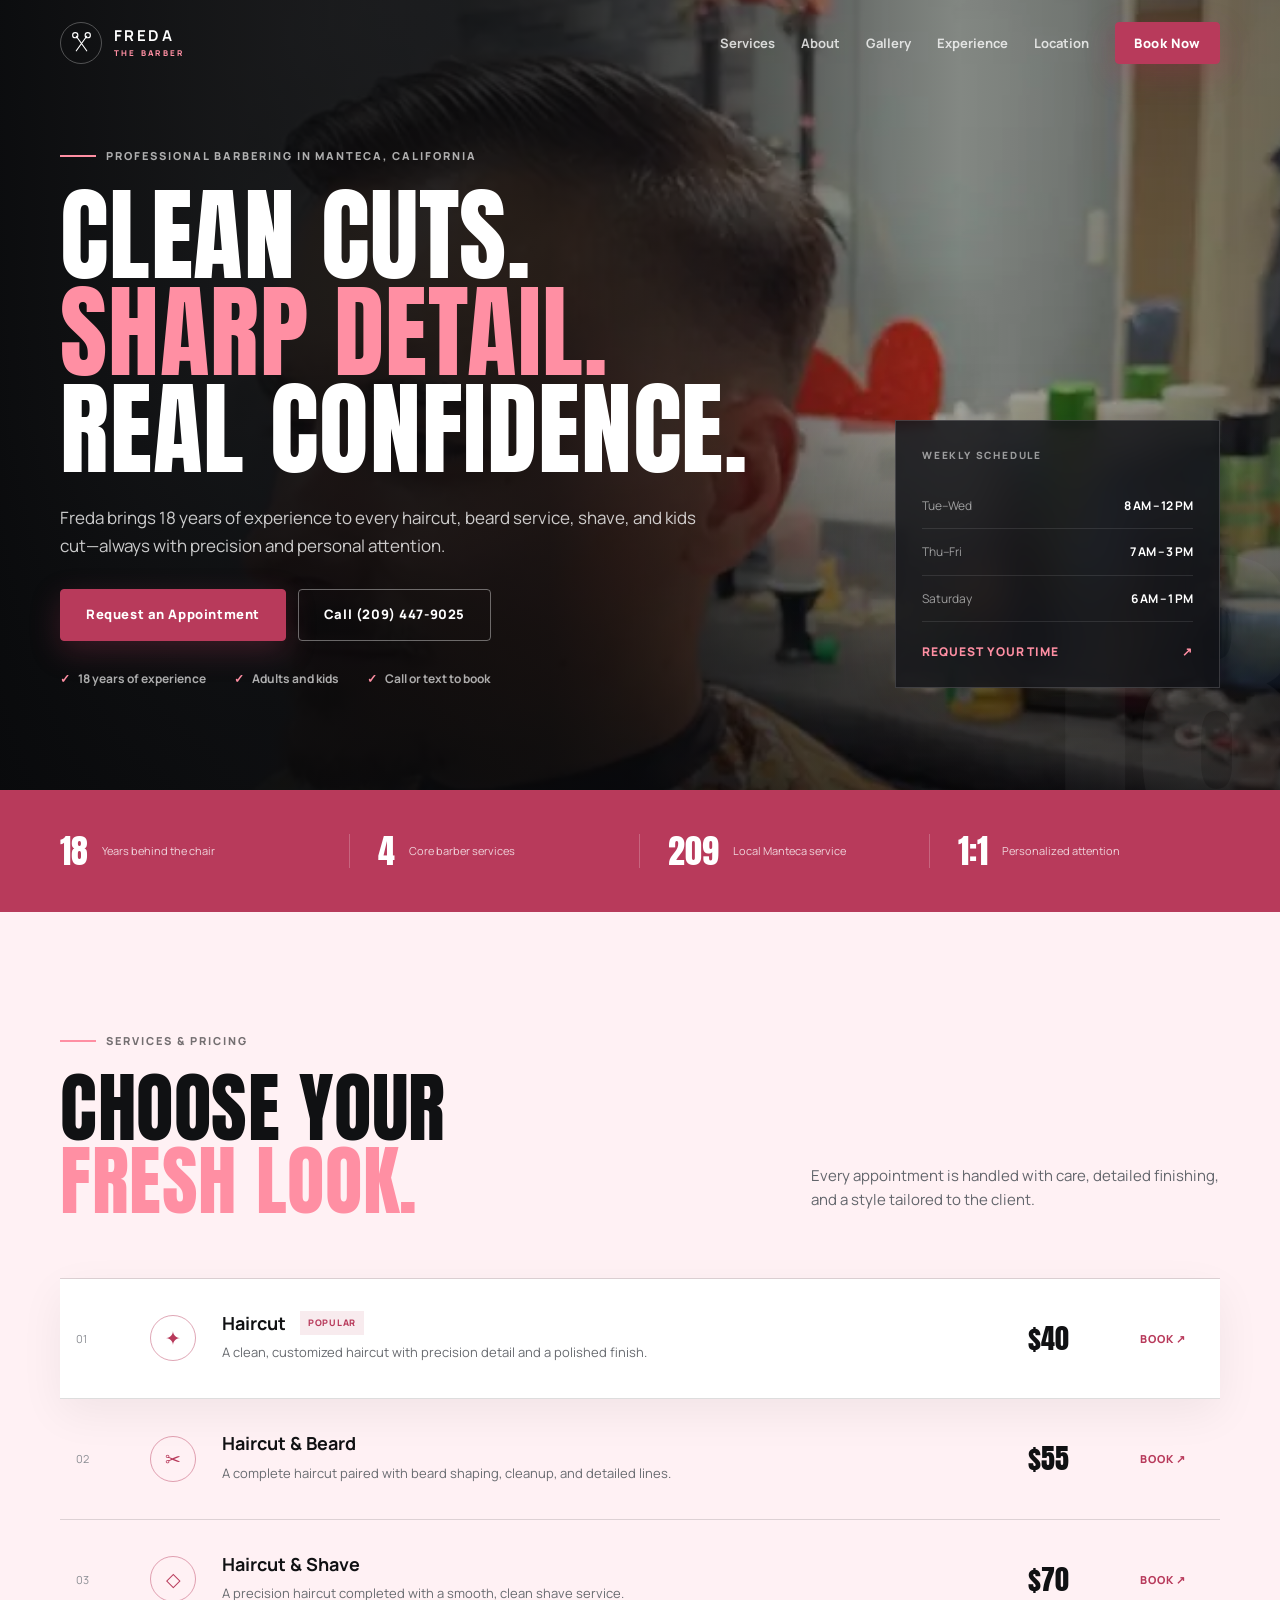
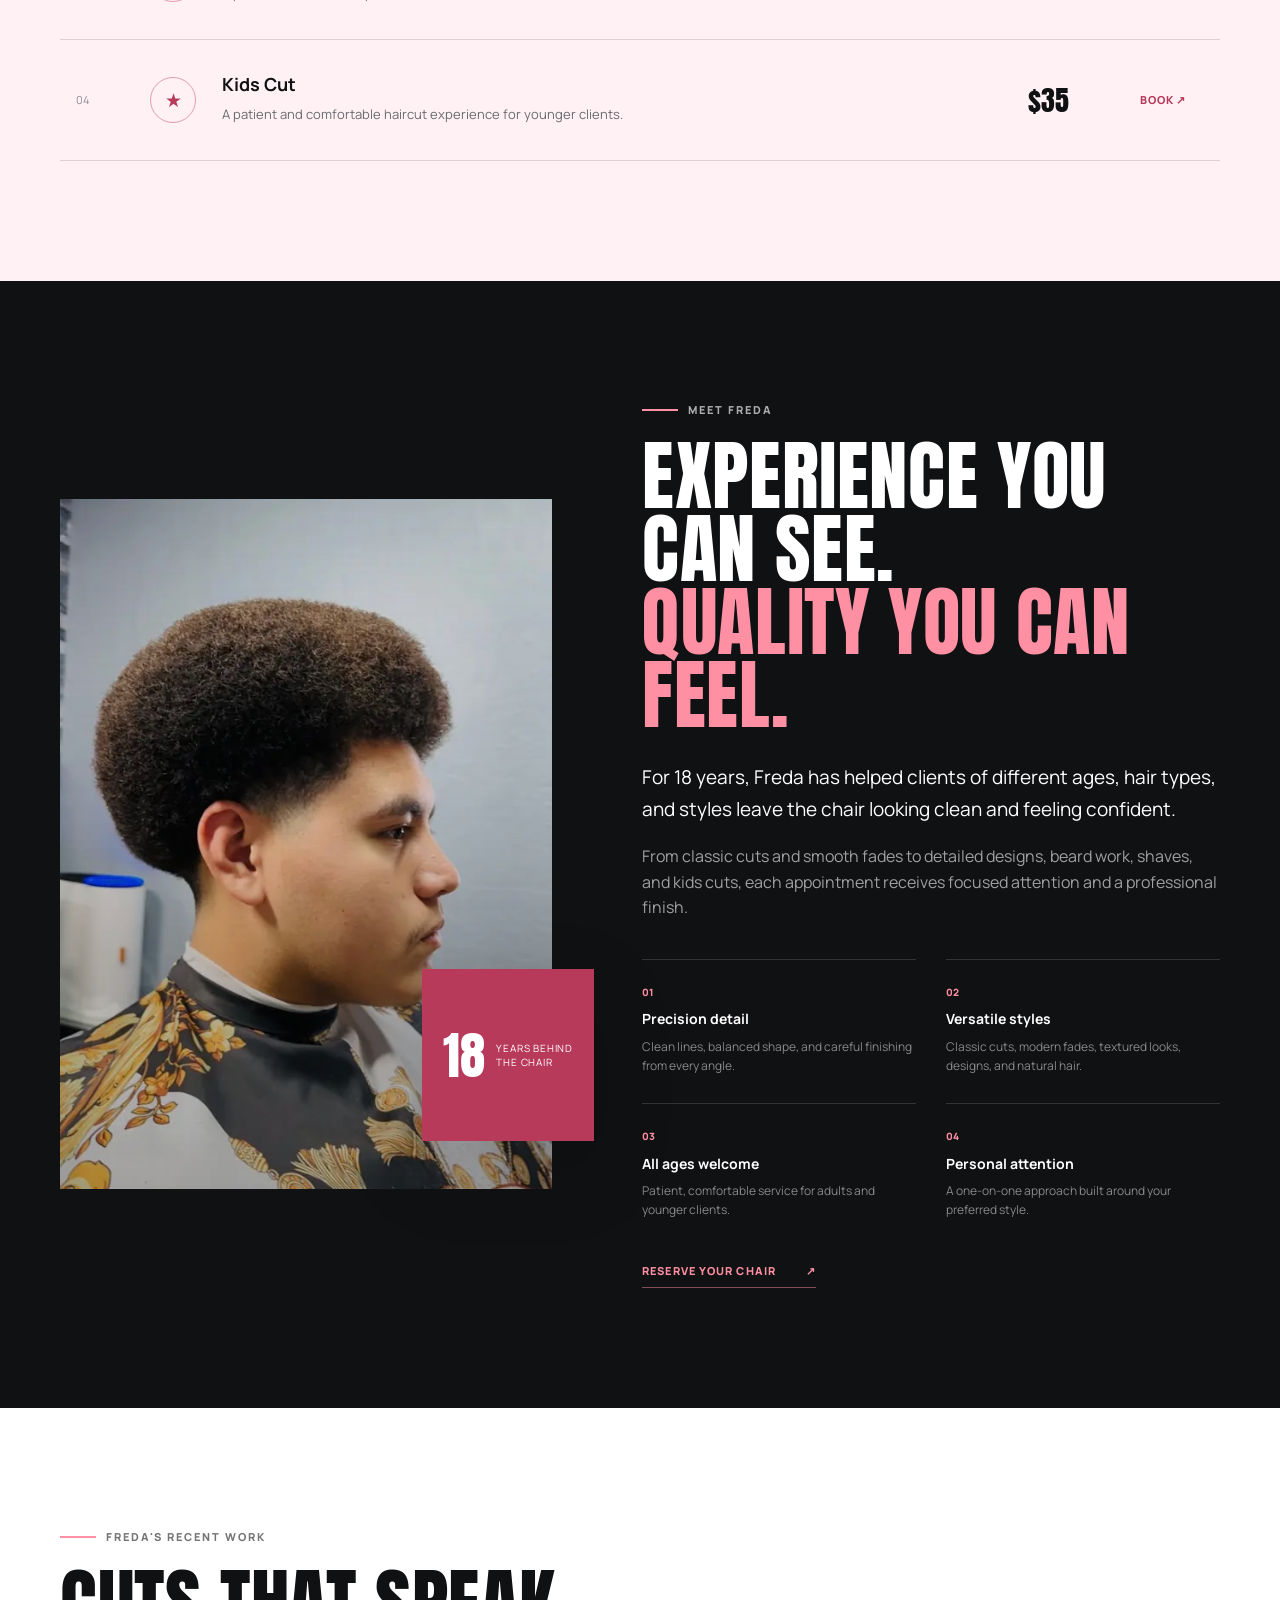
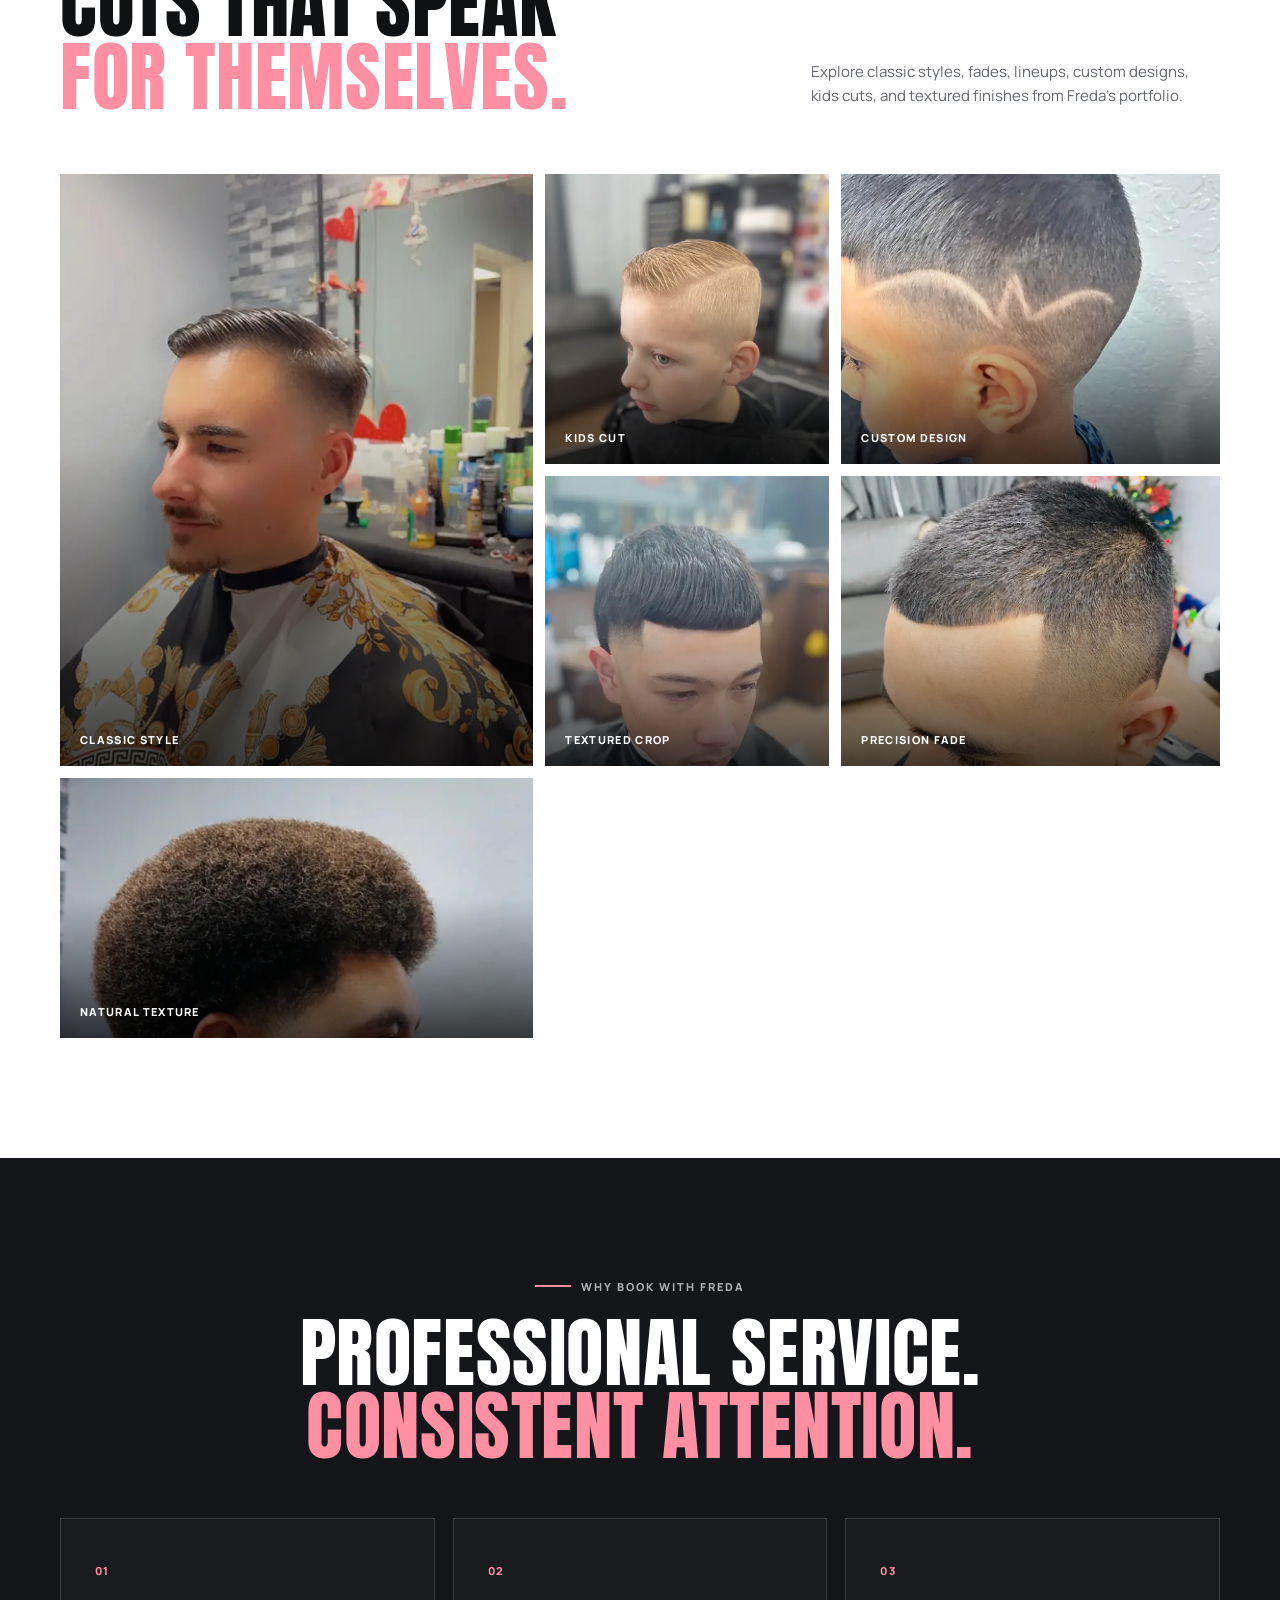
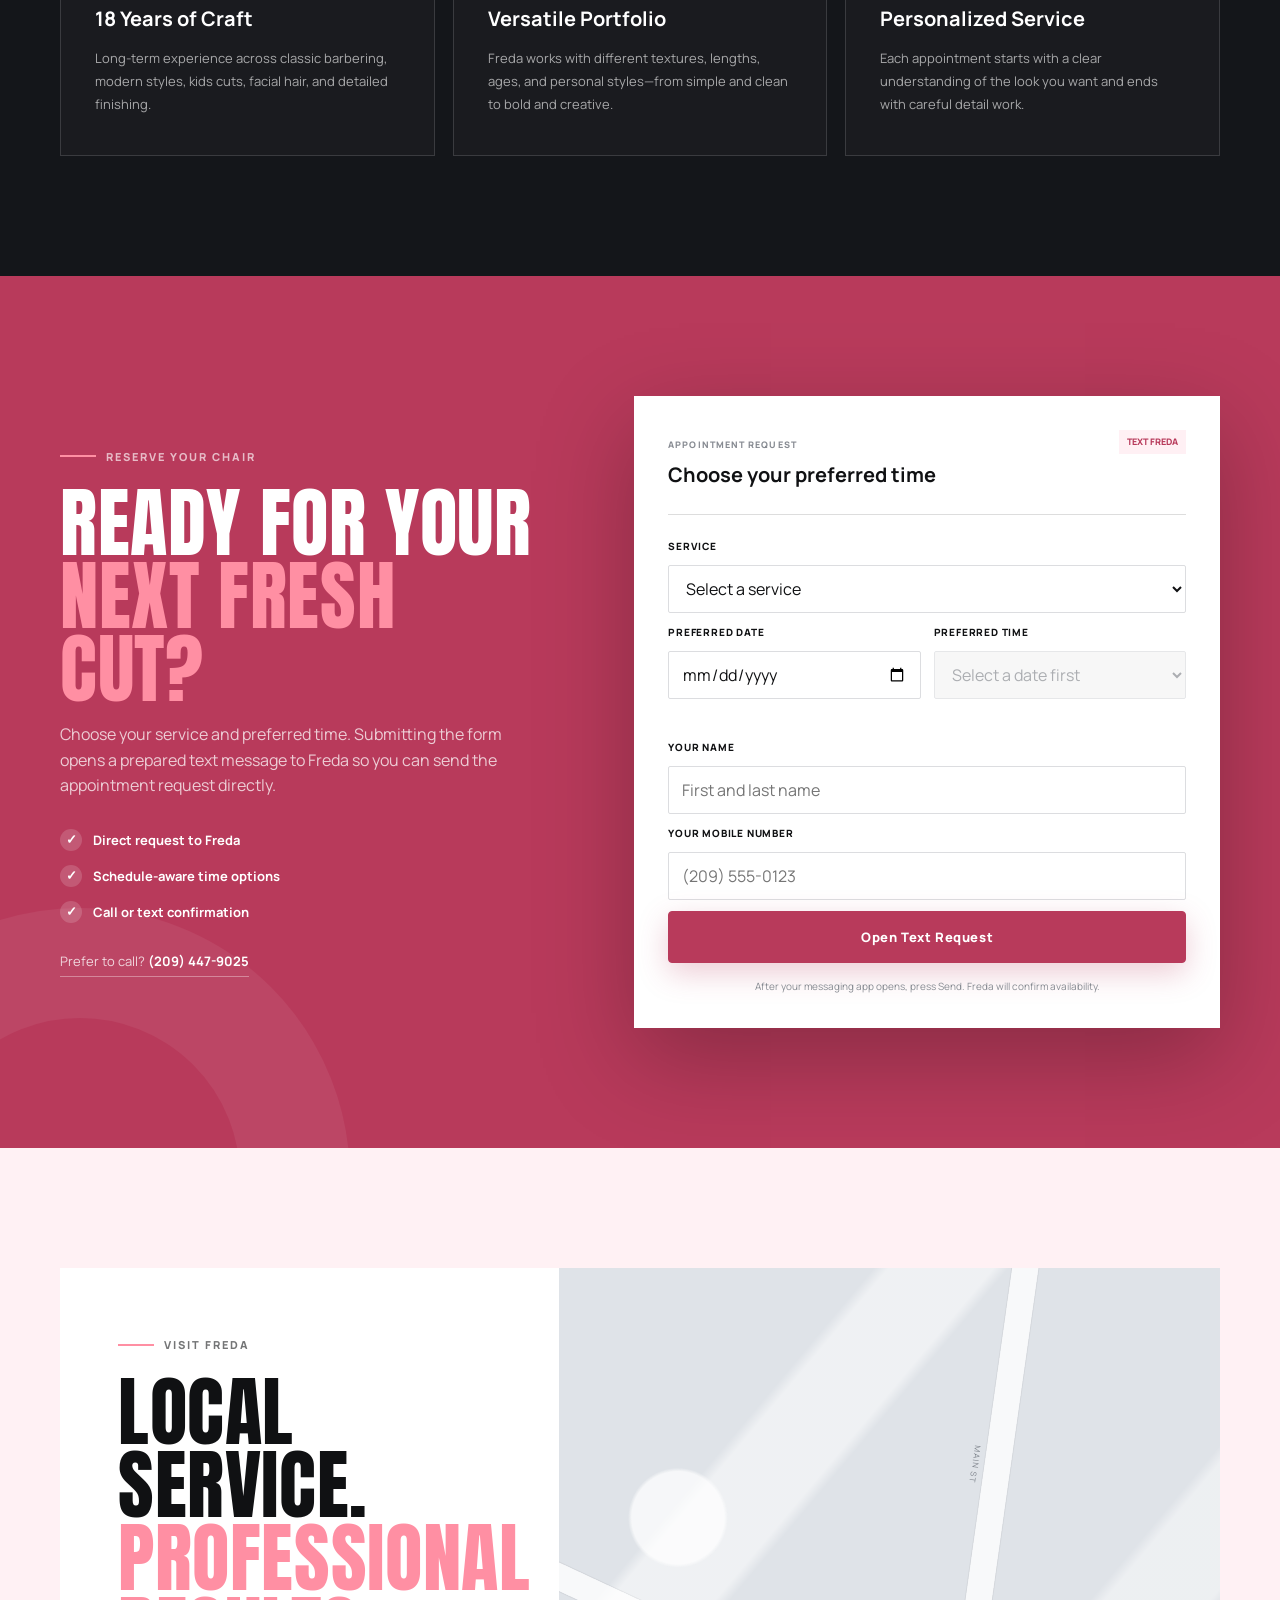
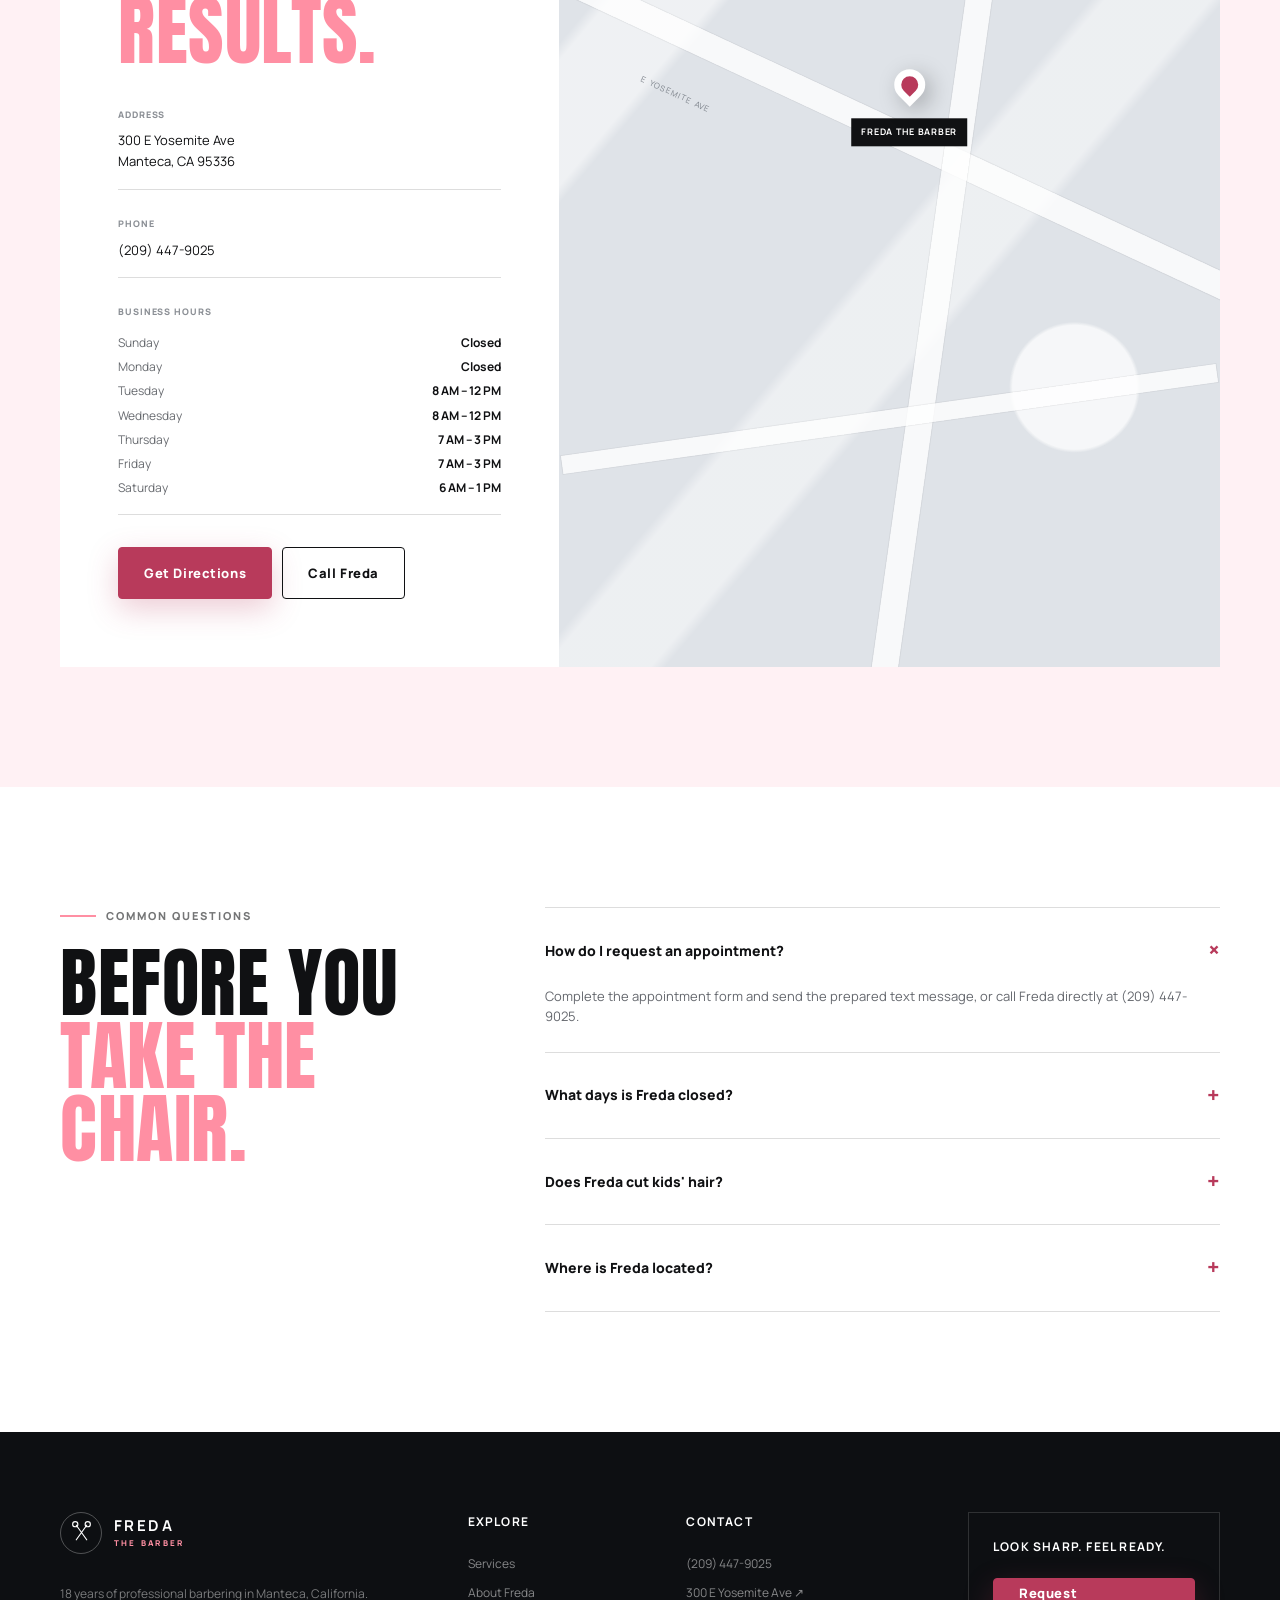
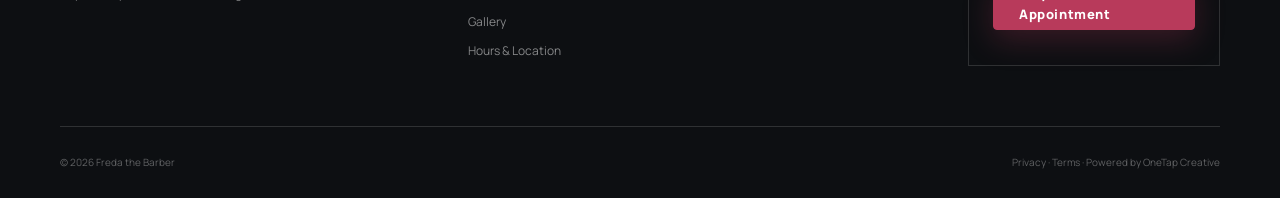
==== commit df9a4e25: "Update Freda business details and portfolio" ====
--- a/index.html
+++ b/index.html
@@ -4,11 +4,12 @@
   <meta charset="UTF-8" />
   <meta name="viewport" content="width=device-width, initial-scale=1.0" />
   <meta name="theme-color" content="#b83a5b" />
-  <meta name="description" content="Modern barbering, clean fades, precise lineups, beard work, and easy online booking." />
-  <meta property="og:title" content="Edge & Craft Barber Studio" />
-  <meta property="og:description" content="Sharp cuts. Clean confidence. Book your next appointment online." />
+  <meta name="description" content="Freda the Barber in Manteca, California. Professional haircuts, beard services, shaves, and kids cuts backed by 18 years of experience." />
+  <meta property="og:title" content="Freda the Barber | Manteca, CA" />
+  <meta property="og:description" content="Precision cuts, clean fades, beard work, shaves, and kids cuts in Manteca. Call or text to request an appointment." />
   <meta property="og:type" content="website" />
-  <title>Edge & Craft Barber Studio | Modern Barber Website</title>
+  <meta property="og:url" content="https://freda-modern-barber-website.vercel.app/" />
+  <title>Freda the Barber | Haircuts in Manteca, CA</title>
   <link rel="preconnect" href="https://fonts.googleapis.com" />
   <link rel="preconnect" href="https://fonts.gstatic.com" crossorigin />
   <link href="https://fonts.googleapis.com/css2?family=Anton&family=Manrope:wght@400;500;600;700;800&display=swap" rel="stylesheet" />
@@ -20,7 +21,7 @@
 
   <header class="site-header" id="home">
     <div class="nav-shell container">
-      <a class="brand" href="#home" aria-label="Edge and Craft home">
+      <a class="brand" href="#home" aria-label="Freda the Barber home">
         <span class="brand-mark" aria-hidden="true">
           <svg viewBox="0 0 48 48" role="img">
             <path d="M14 10l20 28M34 10L14 38" />
@@ -29,8 +30,8 @@
           </svg>
         </span>
         <span class="brand-copy">
-          <strong>EDGE &amp; CRAFT</strong>
-          <small>BARBER STUDIO</small>
+          <strong>FREDA</strong>
+          <small>THE BARBER</small>
         </span>
       </a>
 
@@ -42,7 +43,7 @@
         <a href="#services">Services</a>
         <a href="#about">About</a>
         <a href="#gallery">Gallery</a>
-        <a href="#reviews">Reviews</a>
+        <a href="#experience">Experience</a>
         <a href="#location">Location</a>
         <a class="button button-small" href="#booking">Book Now</a>
       </nav>
@@ -51,46 +52,50 @@
 
   <main id="main">
     <section class="hero" aria-labelledby="hero-title">
-      <div class="hero-media" role="img" aria-label="Barber giving a precision haircut in a modern studio"></div>
+      <div class="hero-media" role="img" aria-label="A polished classic haircut completed by Freda the Barber"></div>
       <div class="hero-overlay"></div>
       <div class="hero-grid container">
         <div class="hero-content reveal">
-          <p class="eyebrow"><span></span> Modern barbering in Stockton, California</p>
-          <h1 id="hero-title">Fresh cuts.<br /><em>Sharp style.</em><br />Every time.</h1>
-          <p class="hero-summary">Clean fades, precise lineups, beard work, and personalized service—delivered in a modern, comfortable studio.</p>
+          <p class="eyebrow"><span></span> Professional barbering in Manteca, California</p>
+          <h1 id="hero-title">Clean cuts.<br /><em>Sharp detail.</em><br />Real confidence.</h1>
+          <p class="hero-summary">Freda brings 18 years of experience to every haircut, beard service, shave, and kids cut—always with precision and personal attention.</p>
           <div class="hero-actions">
-            <a class="button" href="#booking">Book Your Appointment</a>
-            <a class="button button-secondary" href="#services">View Services</a>
+            <a class="button" href="#booking">Request an Appointment</a>
+            <a class="button button-secondary" href="tel:+12094479025">Call (209) 447-9025</a>
           </div>
           <ul class="trust-list" aria-label="Customer benefits">
-            <li>Easy online booking</li>
-            <li>Walk-ins welcome</li>
-            <li>Professional service</li>
+            <li>18 years of experience</li>
+            <li>Adults and kids</li>
+            <li>Call or text to book</li>
           </ul>
         </div>
 
-        <aside class="hero-card reveal" aria-label="Today's studio information">
-          <p class="hero-card-label">Today at the studio</p>
+        <aside class="hero-card reveal" aria-label="Freda's weekly business hours">
+          <p class="hero-card-label">Weekly schedule</p>
           <div class="hero-card-row">
-            <span>Open</span>
-            <strong>9:00 AM – 7:00 PM</strong>
+            <span>Tue–Wed</span>
+            <strong>8 AM – 12 PM</strong>
           </div>
           <div class="hero-card-row">
-            <span>Next opening</span>
-            <strong>2:30 PM</strong>
-          </div>
-          <a href="#booking">Check availability <span aria-hidden="true">↗</span></a>
+            <span>Thu–Fri</span>
+            <strong>7 AM – 3 PM</strong>
+          </div>
+          <div class="hero-card-row">
+            <span>Saturday</span>
+            <strong>6 AM – 1 PM</strong>
+          </div>
+          <a href="#booking">Request your time <span aria-hidden="true">↗</span></a>
         </aside>
       </div>
-      <div class="hero-number" aria-hidden="true">01</div>
-    </section>
-
-    <section class="trust-strip" aria-label="Studio highlights">
+      <div class="hero-number" aria-hidden="true">18</div>
+    </section>
+
+    <section class="trust-strip" aria-label="Freda the Barber highlights">
       <div class="container trust-grid">
-        <div><strong>10+</strong><span>Years of experience</span></div>
-        <div><strong>4.9</strong><span>Average client rating</span></div>
-        <div><strong>1,500+</strong><span>Fresh cuts delivered</span></div>
-        <div><strong>7 days</strong><span>Flexible availability</span></div>
+        <div><strong>18</strong><span>Years behind the chair</span></div>
+        <div><strong>4</strong><span>Core barber services</span></div>
+        <div><strong>209</strong><span>Local Manteca service</span></div>
+        <div><strong>1:1</strong><span>Personalized attention</span></div>
       </div>
     </section>
 
@@ -99,82 +104,54 @@
         <div class="section-heading split-heading reveal">
           <div>
             <p class="eyebrow dark"><span></span> Services &amp; pricing</p>
-            <h2 id="services-title">Choose your<br /><em>signature look.</em></h2>
-          </div>
-          <p>Every service includes a consultation, precision detailing, and professional finishing products.</p>
+            <h2 id="services-title">Choose your<br /><em>fresh look.</em></h2>
+          </div>
+          <p>Every appointment is handled with care, detailed finishing, and a style tailored to the client.</p>
         </div>
 
         <div class="service-list">
-          <article class="service-card reveal">
+          <article class="service-card featured reveal">
             <div class="service-index">01</div>
             <div class="service-icon" aria-hidden="true">✦</div>
             <div class="service-copy">
-              <h3>Classic Haircut</h3>
-              <p>Scissor or clipper cut finished with a clean neckline and style.</p>
-              <span>40–45 minutes</span>
-            </div>
-            <strong class="service-price">$35</strong>
-            <a href="#booking" aria-label="Book classic haircut">Book <span>↗</span></a>
-          </article>
-
-          <article class="service-card featured reveal">
+              <div class="service-title-row"><h3>Haircut</h3><span>Popular</span></div>
+              <p>A clean, customized haircut with precision detail and a polished finish.</p>
+            </div>
+            <strong class="service-price">$40</strong>
+            <a href="#booking" data-service="Haircut — $40" aria-label="Book a haircut">Book <span>↗</span></a>
+          </article>
+
+          <article class="service-card reveal">
             <div class="service-index">02</div>
-            <div class="service-icon" aria-hidden="true">◒</div>
+            <div class="service-icon" aria-hidden="true">✂</div>
             <div class="service-copy">
-              <div class="service-title-row"><h3>Skin Fade</h3><span>Most popular</span></div>
-              <p>Seamless skin fade with a sharp lineup and detailed finish.</p>
-              <span>45–55 minutes</span>
-            </div>
-            <strong class="service-price">$40</strong>
-            <a href="#booking" aria-label="Book skin fade">Book <span>↗</span></a>
+              <h3>Haircut &amp; Beard</h3>
+              <p>A complete haircut paired with beard shaping, cleanup, and detailed lines.</p>
+            </div>
+            <strong class="service-price">$55</strong>
+            <a href="#booking" data-service="Haircut &amp; Beard — $55" aria-label="Book haircut and beard service">Book <span>↗</span></a>
           </article>
 
           <article class="service-card reveal">
             <div class="service-index">03</div>
-            <div class="service-icon" aria-hidden="true">✂</div>
+            <div class="service-icon" aria-hidden="true">◇</div>
             <div class="service-copy">
-              <h3>Haircut + Beard</h3>
-              <p>Complete haircut paired with beard shaping, cleanup, and styling.</p>
-              <span>60 minutes</span>
-            </div>
-            <strong class="service-price">$50</strong>
-            <a href="#booking" aria-label="Book haircut and beard service">Book <span>↗</span></a>
+              <h3>Haircut &amp; Shave</h3>
+              <p>A precision haircut completed with a smooth, clean shave service.</p>
+            </div>
+            <strong class="service-price">$70</strong>
+            <a href="#booking" data-service="Haircut &amp; Shave — $70" aria-label="Book haircut and shave service">Book <span>↗</span></a>
           </article>
 
           <article class="service-card reveal">
             <div class="service-index">04</div>
-            <div class="service-icon" aria-hidden="true">◇</div>
+            <div class="service-icon" aria-hidden="true">★</div>
             <div class="service-copy">
-              <h3>Kids Haircut</h3>
-              <p>A patient, comfortable haircut experience for clients age 12 and under.</p>
-              <span>30–40 minutes</span>
-            </div>
-            <strong class="service-price">$30</strong>
-            <a href="#booking" aria-label="Book kids haircut">Book <span>↗</span></a>
-          </article>
-
-          <article class="service-card reveal">
-            <div class="service-index">05</div>
-            <div class="service-icon" aria-hidden="true">⌁</div>
-            <div class="service-copy">
-              <h3>Beard Trim</h3>
-              <p>Shape, line, and refine your beard for a clean, balanced finish.</p>
-              <span>20–25 minutes</span>
-            </div>
-            <strong class="service-price">$20</strong>
-            <a href="#booking" aria-label="Book beard trim">Book <span>↗</span></a>
-          </article>
-
-          <article class="service-card reveal">
-            <div class="service-index">06</div>
-            <div class="service-icon" aria-hidden="true">╱</div>
-            <div class="service-copy">
-              <h3>Lineup</h3>
-              <p>A quick, crisp edge-up around the hairline, temple, and neckline.</p>
-              <span>15–20 minutes</span>
-            </div>
-            <strong class="service-price">$15</strong>
-            <a href="#booking" aria-label="Book lineup">Book <span>↗</span></a>
+              <h3>Kids Cut</h3>
+              <p>A patient and comfortable haircut experience for younger clients.</p>
+            </div>
+            <strong class="service-price">$35</strong>
+            <a href="#booking" data-service="Kids Cut — $35" aria-label="Book a kids cut">Book <span>↗</span></a>
           </article>
         </div>
       </div>
@@ -183,18 +160,18 @@
     <section class="section about" id="about" aria-labelledby="about-title">
       <div class="container about-grid">
         <div class="about-image reveal">
-          <div class="image-badge"><strong>10+</strong><span>Years behind<br />the chair</span></div>
+          <div class="image-badge"><strong>18</strong><span>Years behind<br />the chair</span></div>
         </div>
         <div class="about-copy reveal">
-          <p class="eyebrow"><span></span> Meet your barber</p>
-          <h2 id="about-title">Crafted with precision.<br /><em>Built on trust.</em></h2>
-          <p class="lead">Great barbering is more than a haircut. It is the confidence you carry when you leave the chair.</p>
-          <p>Every appointment begins with a real consultation. We take the time to understand your style, hair type, routine, and goals so your cut looks sharp on day one and grows out clean.</p>
+          <p class="eyebrow"><span></span> Meet Freda</p>
+          <h2 id="about-title">Experience you can see.<br /><em>Quality you can feel.</em></h2>
+          <p class="lead">For 18 years, Freda has helped clients of different ages, hair types, and styles leave the chair looking clean and feeling confident.</p>
+          <p>From classic cuts and smooth fades to detailed designs, beard work, shaves, and kids cuts, each appointment receives focused attention and a professional finish.</p>
           <div class="about-features">
-            <div><span>01</span><strong>Precision cuts</strong><p>Detailed work tailored to your face shape and personal style.</p></div>
-            <div><span>02</span><strong>Reliable timing</strong><p>Organized appointments designed to respect your schedule.</p></div>
-            <div><span>03</span><strong>Clean studio</strong><p>Sanitized tools and a comfortable, professional environment.</p></div>
-            <div><span>04</span><strong>Personal guidance</strong><p>Simple styling and maintenance recommendations for home.</p></div>
+            <div><span>01</span><strong>Precision detail</strong><p>Clean lines, balanced shape, and careful finishing from every angle.</p></div>
+            <div><span>02</span><strong>Versatile styles</strong><p>Classic cuts, modern fades, textured looks, designs, and natural hair.</p></div>
+            <div><span>03</span><strong>All ages welcome</strong><p>Patient, comfortable service for adults and younger clients.</p></div>
+            <div><span>04</span><strong>Personal attention</strong><p>A one-on-one approach built around your preferred style.</p></div>
           </div>
           <a class="text-link" href="#booking">Reserve your chair <span>↗</span></a>
         </div>
@@ -205,45 +182,44 @@
       <div class="container">
         <div class="section-heading split-heading reveal">
           <div>
-            <p class="eyebrow dark"><span></span> Recent work</p>
+            <p class="eyebrow dark"><span></span> Freda's recent work</p>
             <h2 id="gallery-title">Cuts that speak<br /><em>for themselves.</em></h2>
           </div>
-          <p>Explore fades, texture work, beard detailing, and clean finishes from recent appointments.</p>
+          <p>Explore classic styles, fades, lineups, custom designs, kids cuts, and textured finishes from Freda's portfolio.</p>
         </div>
 
         <div class="gallery-grid">
-          <button class="gallery-item gallery-one reveal" data-label="Textured crop and skin fade" aria-label="View textured crop and skin fade image"><span>Skin Fade</span></button>
-          <button class="gallery-item gallery-two reveal" data-label="Classic taper haircut" aria-label="View classic taper haircut image"><span>Classic Taper</span></button>
-          <button class="gallery-item gallery-three reveal" data-label="Precision beard detail" aria-label="View precision beard detail image"><span>Beard Detail</span></button>
-          <button class="gallery-item gallery-four reveal" data-label="Clean lineup haircut" aria-label="View clean lineup haircut image"><span>Lineup</span></button>
-          <button class="gallery-item gallery-five reveal" data-label="Modern textured haircut" aria-label="View modern textured haircut image"><span>Texture</span></button>
-        </div>
-      </div>
-    </section>
-
-    <section class="section reviews" id="reviews" aria-labelledby="reviews-title">
+          <button class="gallery-item gallery-one reveal" data-label="Classic side part with a smooth fade" aria-label="View classic side part haircut"><span>Classic Style</span></button>
+          <button class="gallery-item gallery-two reveal" data-label="Clean kids cut with a defined side part" aria-label="View kids haircut"><span>Kids Cut</span></button>
+          <button class="gallery-item gallery-three reveal" data-label="Custom design fade for a younger client" aria-label="View custom design fade"><span>Custom Design</span></button>
+          <button class="gallery-item gallery-four reveal" data-label="Textured crop with a clean lineup and fade" aria-label="View textured crop haircut"><span>Textured Crop</span></button>
+          <button class="gallery-item gallery-five reveal" data-label="Precision short haircut and sharp lineup" aria-label="View precision fade haircut"><span>Precision Fade</span></button>
+          <button class="gallery-item gallery-six reveal" data-label="Shaped natural texture with a clean taper" aria-label="View natural hair taper"><span>Natural Texture</span></button>
+        </div>
+      </div>
+    </section>
+
+    <section class="section experience" id="experience" aria-labelledby="experience-title">
       <div class="container">
-        <div class="review-heading reveal">
-          <p class="eyebrow"><span></span> Client reviews</p>
-          <h2 id="reviews-title">Good cuts get noticed.<br /><em>Great service gets remembered.</em></h2>
-          <div class="rating"><strong>4.9</strong><span>★★★★★<small>Based on 120+ reviews</small></span></div>
-        </div>
-
-        <div class="review-grid">
-          <article class="review-card reveal">
-            <div class="stars" aria-label="5 out of 5 stars">★★★★★</div>
-            <blockquote>“Best fade I’ve had in years. The consultation was quick, the details were clean, and the appointment started right on time.”</blockquote>
-            <div><span class="avatar">JM</span><p><strong>Jordan M.</strong><small>Verified client</small></p></div>
-          </article>
-          <article class="review-card reveal">
-            <div class="stars" aria-label="5 out of 5 stars">★★★★★</div>
-            <blockquote>“The shop feels modern and welcoming. My son was comfortable the entire time, and his haircut came out exactly how we asked.”</blockquote>
-            <div><span class="avatar">AR</span><p><strong>Alex R.</strong><small>Verified client</small></p></div>
-          </article>
-          <article class="review-card reveal">
-            <div class="stars" aria-label="5 out of 5 stars">★★★★★</div>
-            <blockquote>“Consistent every visit. Sharp lineup, clean beard work, and helpful advice on how to keep everything looking fresh.”</blockquote>
-            <div><span class="avatar">DS</span><p><strong>Daniel S.</strong><small>Verified client</small></p></div>
+        <div class="experience-heading reveal">
+          <p class="eyebrow"><span></span> Why book with Freda</p>
+          <h2 id="experience-title">Professional service.<br /><em>Consistent attention.</em></h2>
+        </div>
+        <div class="experience-grid">
+          <article class="experience-card reveal">
+            <span>01</span>
+            <h3>18 Years of Craft</h3>
+            <p>Long-term experience across classic barbering, modern styles, kids cuts, facial hair, and detailed finishing.</p>
+          </article>
+          <article class="experience-card reveal">
+            <span>02</span>
+            <h3>Versatile Portfolio</h3>
+            <p>Freda works with different textures, lengths, ages, and personal styles—from simple and clean to bold and creative.</p>
+          </article>
+          <article class="experience-card reveal">
+            <span>03</span>
+            <h3>Personalized Service</h3>
+            <p>Each appointment starts with a clear understanding of the look you want and ends with careful detail work.</p>
           </article>
         </div>
       </div>
@@ -255,32 +231,31 @@
         <div class="booking-copy reveal">
           <p class="eyebrow"><span></span> Reserve your chair</p>
           <h2 id="booking-title">Ready for your<br /><em>next fresh cut?</em></h2>
-          <p>Choose your service, select an available time, and receive instant confirmation.</p>
+          <p>Choose your service and preferred time. Submitting the form opens a prepared text message to Freda so you can send the appointment request directly.</p>
           <ul>
-            <li><span>✓</span> Simple online scheduling</li>
-            <li><span>✓</span> Appointment reminders</li>
-            <li><span>✓</span> Easy rescheduling</li>
+            <li><span>✓</span> Direct request to Freda</li>
+            <li><span>✓</span> Schedule-aware time options</li>
+            <li><span>✓</span> Call or text confirmation</li>
           </ul>
+          <a class="booking-call-link" href="tel:+12094479025">Prefer to call? <strong>(209) 447-9025</strong></a>
         </div>
 
         <div class="booking-card reveal">
           <div class="booking-card-head">
             <div>
-              <small>Online booking</small>
-              <h3>Choose your appointment</h3>
-            </div>
-            <span>Secure</span>
+              <small>Appointment request</small>
+              <h3>Choose your preferred time</h3>
+            </div>
+            <span>Text Freda</span>
           </div>
           <form id="booking-form">
             <label for="service">Service</label>
             <select id="service" name="service" required>
               <option value="">Select a service</option>
-              <option>Classic Haircut — $35</option>
-              <option>Skin Fade — $40</option>
-              <option>Haircut + Beard — $50</option>
-              <option>Kids Haircut — $30</option>
-              <option>Beard Trim — $20</option>
-              <option>Lineup — $15</option>
+              <option>Haircut — $40</option>
+              <option>Haircut &amp; Beard — $55</option>
+              <option>Haircut &amp; Shave — $70</option>
+              <option>Kids Cut — $35</option>
             </select>
 
             <div class="form-row">
@@ -290,27 +265,23 @@
               </div>
               <div>
                 <label for="time">Preferred time</label>
-                <select id="time" name="time" required>
-                  <option value="">Select time</option>
-                  <option>9:00 AM</option>
-                  <option>10:30 AM</option>
-                  <option>12:00 PM</option>
-                  <option>2:30 PM</option>
-                  <option>4:00 PM</option>
-                  <option>5:30 PM</option>
+                <select id="time" name="time" required disabled>
+                  <option value="">Select a date first</option>
                 </select>
               </div>
             </div>
 
+            <p class="schedule-message" id="schedule-message" role="status" aria-live="polite"></p>
+
             <label for="client-name">Your name</label>
             <input id="client-name" name="name" type="text" autocomplete="name" placeholder="First and last name" required />
 
-            <label for="phone">Mobile number</label>
+            <label for="phone">Your mobile number</label>
             <input id="phone" name="phone" type="tel" autocomplete="tel" placeholder="(209) 555-0123" required />
 
-            <button class="button button-full" type="submit">Request Appointment</button>
-            <p class="form-note">Demo form: connect this button to Square, Booksy, Squire, Fresha, or your preferred booking platform.</p>
-            <div class="form-success" id="form-success" role="status" aria-live="polite">Your appointment request has been received. We’ll contact you to confirm your time.</div>
+            <button class="button button-full" type="submit">Open Text Request</button>
+            <p class="form-note">After your messaging app opens, press Send. Freda will confirm availability.</p>
+            <div class="form-success" id="form-success" role="status" aria-live="polite">Your text message is ready. Press Send in your messaging app to complete the request.</div>
           </form>
         </div>
       </div>
@@ -319,25 +290,36 @@
     <section class="section location" id="location" aria-labelledby="location-title">
       <div class="container location-grid">
         <div class="location-card reveal">
-          <p class="eyebrow dark"><span></span> Visit the studio</p>
-          <h2 id="location-title">Easy to find.<br /><em>Hard to forget.</em></h2>
+          <p class="eyebrow dark"><span></span> Visit Freda</p>
+          <h2 id="location-title">Local service.<br /><em>Professional results.</em></h2>
           <div class="location-details">
-            <div><small>Address</small><p>123 Main Street<br />Stockton, CA 95202</p></div>
-            <div><small>Phone</small><p><a href="tel:+12095550123">(209) 555-0123</a></p></div>
-            <div><small>Hours</small><p>Mon–Sat: 9 AM–7 PM<br />Sunday: 10 AM–4 PM</p></div>
+            <div><small>Address</small><p>300 E Yosemite Ave<br />Manteca, CA 95336</p></div>
+            <div><small>Phone</small><p><a href="tel:+12094479025">(209) 447-9025</a></p></div>
+            <div class="hours-block">
+              <small>Business hours</small>
+              <dl>
+                <div><dt>Sunday</dt><dd>Closed</dd></div>
+                <div><dt>Monday</dt><dd>Closed</dd></div>
+                <div><dt>Tuesday</dt><dd>8 AM – 12 PM</dd></div>
+                <div><dt>Wednesday</dt><dd>8 AM – 12 PM</dd></div>
+                <div><dt>Thursday</dt><dd>7 AM – 3 PM</dd></div>
+                <div><dt>Friday</dt><dd>7 AM – 3 PM</dd></div>
+                <div><dt>Saturday</dt><dd>6 AM – 1 PM</dd></div>
+              </dl>
+            </div>
           </div>
           <div class="location-actions">
-            <a class="button" href="https://maps.google.com" target="_blank" rel="noopener">Get Directions</a>
-            <a class="button button-dark-outline" href="tel:+12095550123">Call Studio</a>
-          </div>
-        </div>
-        <div class="map-placeholder reveal" role="img" aria-label="Map placeholder showing barber studio location in Stockton">
+            <a class="button" href="https://www.google.com/maps/search/?api=1&amp;query=300+E+Yosemite+Ave+Manteca+CA+95336" target="_blank" rel="noopener">Get Directions</a>
+            <a class="button button-dark-outline" href="tel:+12094479025">Call Freda</a>
+          </div>
+        </div>
+        <div class="map-placeholder reveal" role="img" aria-label="Stylized map showing Freda the Barber on East Yosemite Avenue in Manteca">
           <div class="map-road road-one"></div>
           <div class="map-road road-two"></div>
           <div class="map-road road-three"></div>
-          <div class="map-label map-label-one">WEBER AVE</div>
-          <div class="map-label map-label-two">CENTER ST</div>
-          <div class="map-pin"><span></span><strong>EDGE &amp; CRAFT</strong></div>
+          <div class="map-label map-label-one">E YOSEMITE AVE</div>
+          <div class="map-label map-label-two">MAIN ST</div>
+          <div class="map-pin"><span></span><strong>FREDA THE BARBER</strong></div>
         </div>
       </div>
     </section>
@@ -350,20 +332,20 @@
         </div>
         <div class="accordion reveal">
           <details open>
-            <summary>Do you accept walk-ins?<span>+</span></summary>
-            <p>Yes. Walk-ins are welcome when time is available, but booking ahead is the best way to secure your preferred appointment.</p>
+            <summary>How do I request an appointment?<span>+</span></summary>
+            <p>Complete the appointment form and send the prepared text message, or call Freda directly at (209) 447-9025.</p>
           </details>
           <details>
-            <summary>How early should I arrive?<span>+</span></summary>
-            <p>Please arrive five minutes before your appointment. This gives us enough time for a quick consultation without delaying the next client.</p>
+            <summary>What days is Freda closed?<span>+</span></summary>
+            <p>Freda is closed on Sundays and Mondays. Available hours vary Tuesday through Saturday.</p>
           </details>
           <details>
-            <summary>What booking platforms can this site use?<span>+</span></summary>
-            <p>The booking button can connect to Square Appointments, Booksy, Squire, TheCut, Fresha, Vagaro, or another scheduling service.</p>
+            <summary>Does Freda cut kids' hair?<span>+</span></summary>
+            <p>Yes. Kids cuts are available for $35, with a patient and comfortable appointment experience.</p>
           </details>
           <details>
-            <summary>Can I reschedule my appointment?<span>+</span></summary>
-            <p>Yes. Rescheduling is available through the booking platform or by contacting the studio before the cancellation window.</p>
+            <summary>Where is Freda located?<span>+</span></summary>
+            <p>Freda is located at 300 E Yosemite Ave in Manteca, California 95336.</p>
           </details>
         </div>
       </div>
@@ -377,35 +359,34 @@
           <span class="brand-mark" aria-hidden="true">
             <svg viewBox="0 0 48 48"><path d="M14 10l20 28M34 10L14 38"/><circle cx="12" cy="8" r="5"/><circle cx="36" cy="8" r="5"/></svg>
           </span>
-          <span class="brand-copy"><strong>EDGE &amp; CRAFT</strong><small>BARBER STUDIO</small></span>
+          <span class="brand-copy"><strong>FREDA</strong><small>THE BARBER</small></span>
         </a>
-        <p>Modern barbering. Clean confidence. Built around your style.</p>
+        <p>18 years of professional barbering in Manteca, California.</p>
       </div>
       <div>
         <h3>Explore</h3>
         <a href="#services">Services</a>
-        <a href="#about">About</a>
+        <a href="#about">About Freda</a>
         <a href="#gallery">Gallery</a>
-        <a href="#reviews">Reviews</a>
+        <a href="#location">Hours &amp; Location</a>
       </div>
       <div>
         <h3>Contact</h3>
-        <a href="tel:+12095550123">(209) 555-0123</a>
-        <a href="mailto:hello@example.com">hello@example.com</a>
-        <a href="https://instagram.com" target="_blank" rel="noopener">Instagram ↗</a>
+        <a href="tel:+12094479025">(209) 447-9025</a>
+        <a href="https://www.google.com/maps/search/?api=1&amp;query=300+E+Yosemite+Ave+Manteca+CA+95336" target="_blank" rel="noopener">300 E Yosemite Ave ↗</a>
       </div>
       <div class="footer-cta">
         <h3>Look sharp. Feel ready.</h3>
-        <a class="button" href="#booking">Book Appointment</a>
+        <a class="button" href="#booking">Request Appointment</a>
       </div>
     </div>
     <div class="container footer-bottom">
-      <span>© <span id="year"></span> Edge &amp; Craft Barber Studio</span>
+      <span>© <span id="year"></span> Freda the Barber</span>
       <span><a href="#">Privacy</a> · <a href="#">Terms</a> · Powered by OneTap Creative</span>
     </div>
   </footer>
 
-  <a class="floating-book" href="#booking" aria-label="Book an appointment">
+  <a class="floating-book" href="#booking" aria-label="Request an appointment">
     <span>Book Now</span><strong>↗</strong>
   </a>
 
--- a/styles.css
+++ b/styles.css
@@ -4,6 +4,7 @@
   --cream: #fff1f4;
   --paper: #fff9fa;
   --rose: #b83a5b;
+  --rose-dark: #942e49;
   --rose-bright: #ff8fa3;
   --gray: #a7abb3;
   --line: rgba(16, 17, 19, 0.14);
@@ -42,8 +43,8 @@
 .brand-mark { width: 42px; height: 42px; display: grid; place-items: center; border: 1px solid rgba(255,255,255,.28); border-radius: 50%; }
 .brand-mark svg { width: 25px; height: 25px; fill: none; stroke: currentColor; stroke-width: 2.2; stroke-linecap: round; }
 .brand-copy { display: grid; line-height: 1.05; }
-.brand-copy strong { font-size: 15px; letter-spacing: .12em; }
-.brand-copy small { color: var(--rose-bright); letter-spacing: .32em; font-size: 8px; margin-top: 5px; font-weight: 800; }
+.brand-copy strong { font-size: 15px; letter-spacing: .16em; }
+.brand-copy small { color: var(--rose-bright); letter-spacing: .28em; font-size: 8px; margin-top: 5px; font-weight: 800; }
 .primary-nav { display: flex; align-items: center; gap: 26px; color: rgba(255,255,255,.78); font-size: 13px; font-weight: 700; }
 .primary-nav a:not(.button) { position: relative; }
 .primary-nav a:not(.button)::after { content: ""; position: absolute; left: 0; right: 100%; bottom: -8px; height: 2px; background: var(--rose-bright); transition: right .2s ease; }
@@ -67,7 +68,7 @@
   box-shadow: 0 10px 30px rgba(184,58,91,.26);
   transition: transform .2s ease, background .2s ease, box-shadow .2s ease;
 }
-.button:hover { transform: translateY(-2px); background: #9f2f4d; box-shadow: 0 15px 36px rgba(184,58,91,.33); }
+.button:hover { transform: translateY(-2px); background: var(--rose-dark); box-shadow: 0 15px 36px rgba(184,58,91,.33); }
 .button-small { min-height: 42px; padding: 0 18px; }
 .button-secondary { background: transparent; border-color: rgba(255,255,255,.38); box-shadow: none; }
 .button-secondary:hover { background: rgba(255,255,255,.09); }
@@ -76,19 +77,19 @@
 .button-full { width: 100%; }
 
 .hero { min-height: 790px; position: relative; display: flex; align-items: center; color: #fff; background: var(--ink); overflow: hidden; }
-.hero-media { position: absolute; inset: 0; background-image: url("https://images.unsplash.com/photo-1503951914875-452162b0f3f1?auto=format&fit=crop&w=1900&q=88"); background-size: cover; background-position: center 26%; transform: scale(1.02); }
-.hero-overlay { position: absolute; inset: 0; background: linear-gradient(90deg, rgba(8,9,11,.96) 0%, rgba(8,9,11,.78) 43%, rgba(8,9,11,.27) 75%, rgba(8,9,11,.44) 100%), linear-gradient(0deg, rgba(8,9,11,.52), transparent 46%); }
-.hero-grid { position: relative; z-index: 2; display: grid; grid-template-columns: minmax(0, 1fr) 310px; align-items: end; gap: 80px; padding-top: 135px; padding-bottom: 90px; }
-.hero-content { max-width: 700px; }
+.hero-media { position: absolute; inset: 0; background-image: url("[data-uri]"); background-size: cover; background-position: 67% 34%; transform: scale(1.02); }
+.hero-overlay { position: absolute; inset: 0; background: linear-gradient(90deg, rgba(8,9,11,.98) 0%, rgba(8,9,11,.83) 43%, rgba(8,9,11,.24) 75%, rgba(8,9,11,.44) 100%), linear-gradient(0deg, rgba(8,9,11,.58), transparent 46%); }
+.hero-grid { position: relative; z-index: 2; display: grid; grid-template-columns: minmax(0, 1fr) 325px; align-items: end; gap: 70px; padding-top: 135px; padding-bottom: 90px; }
+.hero-content { max-width: 735px; }
 .eyebrow { margin: 0 0 22px; display: flex; align-items: center; gap: 10px; color: rgba(255,255,255,.66); font-size: 11px; font-weight: 800; letter-spacing: .18em; text-transform: uppercase; }
 .eyebrow span { width: 36px; height: 2px; background: var(--rose-bright); }
 .eyebrow.dark { color: rgba(16,17,19,.58); }
 h1, h2 { margin: 0; font-family: "Anton", Impact, sans-serif; font-weight: 400; text-transform: uppercase; letter-spacing: .008em; line-height: .95; }
-h1 { font-size: clamp(62px, 8vw, 118px); }
+h1 { font-size: clamp(62px, 8vw, 112px); }
 h1 em, h2 em { color: var(--rose-bright); font-style: normal; }
-.hero-summary { max-width: 620px; margin: 26px 0 30px; color: rgba(255,255,255,.76); font-size: 17px; }
+.hero-summary { max-width: 650px; margin: 26px 0 30px; color: rgba(255,255,255,.78); font-size: 17px; }
 .hero-actions { display: flex; flex-wrap: wrap; gap: 12px; }
-.trust-list { display: flex; flex-wrap: wrap; gap: 18px 28px; padding: 0; margin: 28px 0 0; list-style: none; color: rgba(255,255,255,.62); font-size: 12px; font-weight: 700; }
+.trust-list { display: flex; flex-wrap: wrap; gap: 18px 28px; padding: 0; margin: 28px 0 0; list-style: none; color: rgba(255,255,255,.66); font-size: 12px; font-weight: 700; }
 .trust-list li::before { content: "✓"; color: var(--rose-bright); margin-right: 8px; }
 .hero-card { align-self: end; background: rgba(18,20,24,.84); border: 1px solid rgba(255,255,255,.16); backdrop-filter: blur(18px); padding: 26px; box-shadow: var(--shadow); }
 .hero-card-label { margin: 0 0 20px; color: rgba(255,255,255,.55); font-size: 10px; letter-spacing: .18em; text-transform: uppercase; font-weight: 800; }
@@ -104,7 +105,7 @@
 .trust-grid > div:first-child { padding-left: 0; }
 .trust-grid > div:last-child { border-right: 0; }
 .trust-grid strong { font-family: "Anton"; font-size: 34px; font-weight: 400; line-height: 1; }
-.trust-grid span { font-size: 11px; color: rgba(255,255,255,.75); line-height: 1.35; }
+.trust-grid span { font-size: 11px; color: rgba(255,255,255,.78); line-height: 1.35; }
 
 .section { padding: 120px 0; }
 .section-heading { margin-bottom: 60px; }
@@ -113,14 +114,13 @@
 h2 { font-size: clamp(50px, 6vw, 84px); }
 .services { background: var(--cream); }
 .service-list { border-top: 1px solid var(--line); }
-.service-card { display: grid; grid-template-columns: 52px 50px minmax(0,1fr) 90px 64px; align-items: center; gap: 22px; padding: 28px 16px; border-bottom: 1px solid var(--line); transition: background .2s ease, transform .2s ease; }
-.service-card:hover { background: rgba(255,255,255,.75); transform: translateX(6px); }
+.service-card { display: grid; grid-template-columns: 52px 50px minmax(0,1fr) 90px 64px; align-items: center; gap: 22px; padding: 30px 16px; border-bottom: 1px solid var(--line); transition: background .2s ease, transform .2s ease; }
+.service-card:hover { background: rgba(255,255,255,.78); transform: translateX(6px); }
 .service-card.featured { background: #fff; box-shadow: 0 14px 45px rgba(0,0,0,.06); }
 .service-index { font-size: 11px; color: #8b8e94; }
 .service-icon { width: 46px; height: 46px; display: grid; place-items: center; border: 1px solid rgba(184,58,91,.45); color: var(--rose); border-radius: 50%; font-size: 19px; }
 .service-copy h3 { margin: 0; font-size: 18px; }
 .service-copy p { margin: 5px 0; color: #686b70; font-size: 13px; }
-.service-copy > span { font-size: 10px; text-transform: uppercase; letter-spacing: .1em; color: #92959a; font-weight: 800; }
 .service-title-row { display: flex; align-items: center; gap: 14px; }
 .service-title-row span { background: rgba(184,58,91,.1); color: var(--rose); font-size: 9px; font-weight: 800; letter-spacing: .08em; text-transform: uppercase; padding: 5px 8px; }
 .service-price { font-family: "Anton"; font-size: 28px; font-weight: 400; }
@@ -128,7 +128,7 @@
 
 .about { background: var(--ink); color: #fff; }
 .about-grid { display: grid; grid-template-columns: .92fr 1.08fr; gap: 90px; align-items: center; }
-.about-image { min-height: 690px; position: relative; background: linear-gradient(180deg, transparent, rgba(0,0,0,.32)), url("https://images.unsplash.com/photo-1621605815971-fbc98d665033?auto=format&fit=crop&w=1100&q=88") center/cover; }
+.about-image { min-height: 690px; position: relative; background: linear-gradient(180deg, transparent, rgba(0,0,0,.32)), url("[data-uri]") 52% center/cover; }
 .image-badge { position: absolute; right: -42px; bottom: 48px; width: 172px; height: 172px; display: flex; align-items: center; justify-content: center; gap: 11px; background: var(--rose); box-shadow: var(--shadow); }
 .image-badge strong { font-family: "Anton"; font-weight: 400; font-size: 51px; line-height: 1; }
 .image-badge span { font-size: 10px; text-transform: uppercase; letter-spacing: .08em; line-height: 1.4; }
@@ -142,64 +142,65 @@
 .text-link { display: inline-flex; gap: 30px; align-items: center; color: var(--rose-bright); text-transform: uppercase; font-size: 11px; letter-spacing: .1em; font-weight: 800; border-bottom: 1px solid rgba(255,143,163,.48); padding-bottom: 7px; }
 
 .gallery { background: #fff; }
-.gallery-grid { display: grid; grid-template-columns: 1.25fr .75fr 1fr; grid-template-rows: 280px 280px; gap: 16px; }
-.gallery-item { position: relative; border: 0; padding: 0; background-size: cover; background-position: center; cursor: pointer; overflow: hidden; }
+.gallery-grid { display: grid; grid-template-columns: 1.25fr .75fr 1fr; grid-template-rows: 290px 290px; gap: 12px; }
+.gallery-item { position: relative; border: 0; padding: 0; background-size: cover; background-position: center; cursor: pointer; overflow: hidden; min-height: 260px; }
 .gallery-item::after { content: ""; position: absolute; inset: 0; background: linear-gradient(0deg, rgba(0,0,0,.72), transparent 54%); transition: background .25s ease; }
 .gallery-item::before { content: "+"; position: absolute; z-index: 2; top: 18px; right: 18px; width: 38px; height: 38px; display: grid; place-items: center; color: #fff; border: 1px solid rgba(255,255,255,.45); border-radius: 50%; opacity: 0; transform: scale(.8); transition: .25s ease; }
 .gallery-item:hover::before { opacity: 1; transform: scale(1); }
-.gallery-item:hover::after { background: linear-gradient(0deg, rgba(184,58,91,.78), rgba(0,0,0,.04) 70%); }
+.gallery-item:hover::after { background: linear-gradient(0deg, rgba(184,58,91,.82), rgba(0,0,0,.04) 70%); }
 .gallery-item span { position: absolute; z-index: 2; left: 20px; bottom: 17px; color: #fff; font-size: 11px; text-transform: uppercase; letter-spacing: .12em; font-weight: 800; }
-.gallery-one { grid-row: 1 / 3; background-image: url("https://images.unsplash.com/photo-1622286342621-4bd786c2447c?auto=format&fit=crop&w=1000&q=88"); }
-.gallery-two { background-image: url("https://images.unsplash.com/photo-1599351431202-1e0f0137899a?auto=format&fit=crop&w=900&q=88"); }
-.gallery-three { background-image: url("https://images.unsplash.com/photo-1593702288056-f9537eea8cc3?auto=format&fit=crop&w=900&q=88"); }
-.gallery-four { background-image: url("https://images.unsplash.com/photo-1532710093739-9470acff878f?auto=format&fit=crop&w=900&q=88"); }
-.gallery-five { background-image: url("https://images.unsplash.com/photo-1585747860715-2ba37e788b70?auto=format&fit=crop&w=900&q=88"); }
-
-.reviews { background: #14161a; color: #fff; }
-.review-heading { text-align: center; max-width: 920px; margin: 0 auto 55px; }
-.review-heading .eyebrow { justify-content: center; }
-.rating { display: inline-flex; align-items: center; gap: 14px; margin-top: 27px; }
-.rating > strong { font-family: "Anton"; font-weight: 400; font-size: 38px; }
-.rating > span { display: grid; color: #ffbd3f; letter-spacing: .08em; text-align: left; }
-.rating small { color: rgba(255,255,255,.48); letter-spacing: 0; font-size: 10px; }
-.review-grid { display: grid; grid-template-columns: repeat(3, 1fr); gap: 18px; }
-.review-card { padding: 34px; border: 1px solid var(--white-line); background: rgba(255,255,255,.025); }
-.stars { color: #ffbd3f; letter-spacing: .08em; font-size: 12px; }
-.review-card blockquote { margin: 22px 0 31px; color: rgba(255,255,255,.72); font-size: 14px; line-height: 1.8; }
-.review-card > div:last-child { display: flex; align-items: center; gap: 12px; }
-.avatar { width: 42px; height: 42px; display: grid; place-items: center; border-radius: 50%; background: var(--rose); font-size: 11px; font-weight: 800; }
-.review-card p { display: grid; margin: 0; }
-.review-card p strong { font-size: 12px; }
-.review-card p small { color: rgba(255,255,255,.4); }
+.gallery-one { grid-row: 1 / 3; background-image: url("[data-uri]"); background-position: 50% 28%; }
+.gallery-two { background-image: url("[data-uri]"); background-position: 50% 24%; }
+.gallery-three { background-image: url("[data-uri]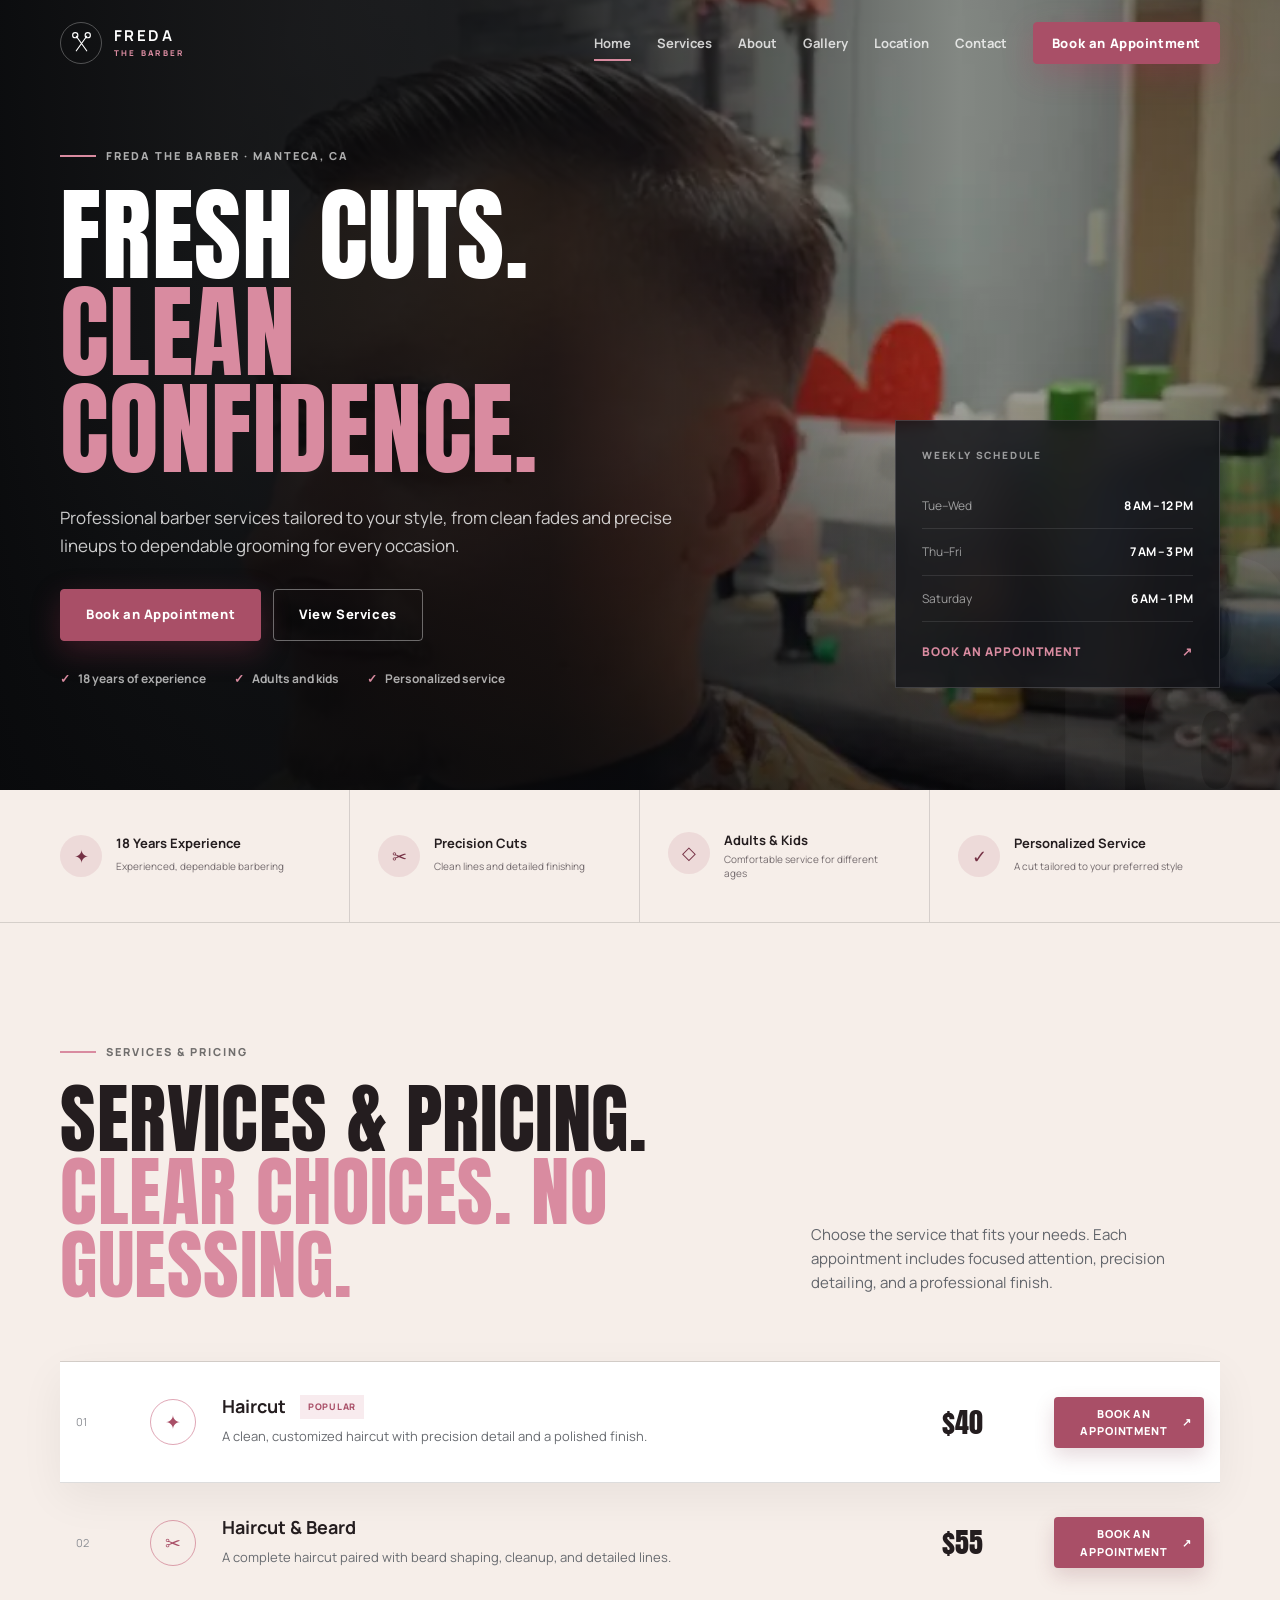
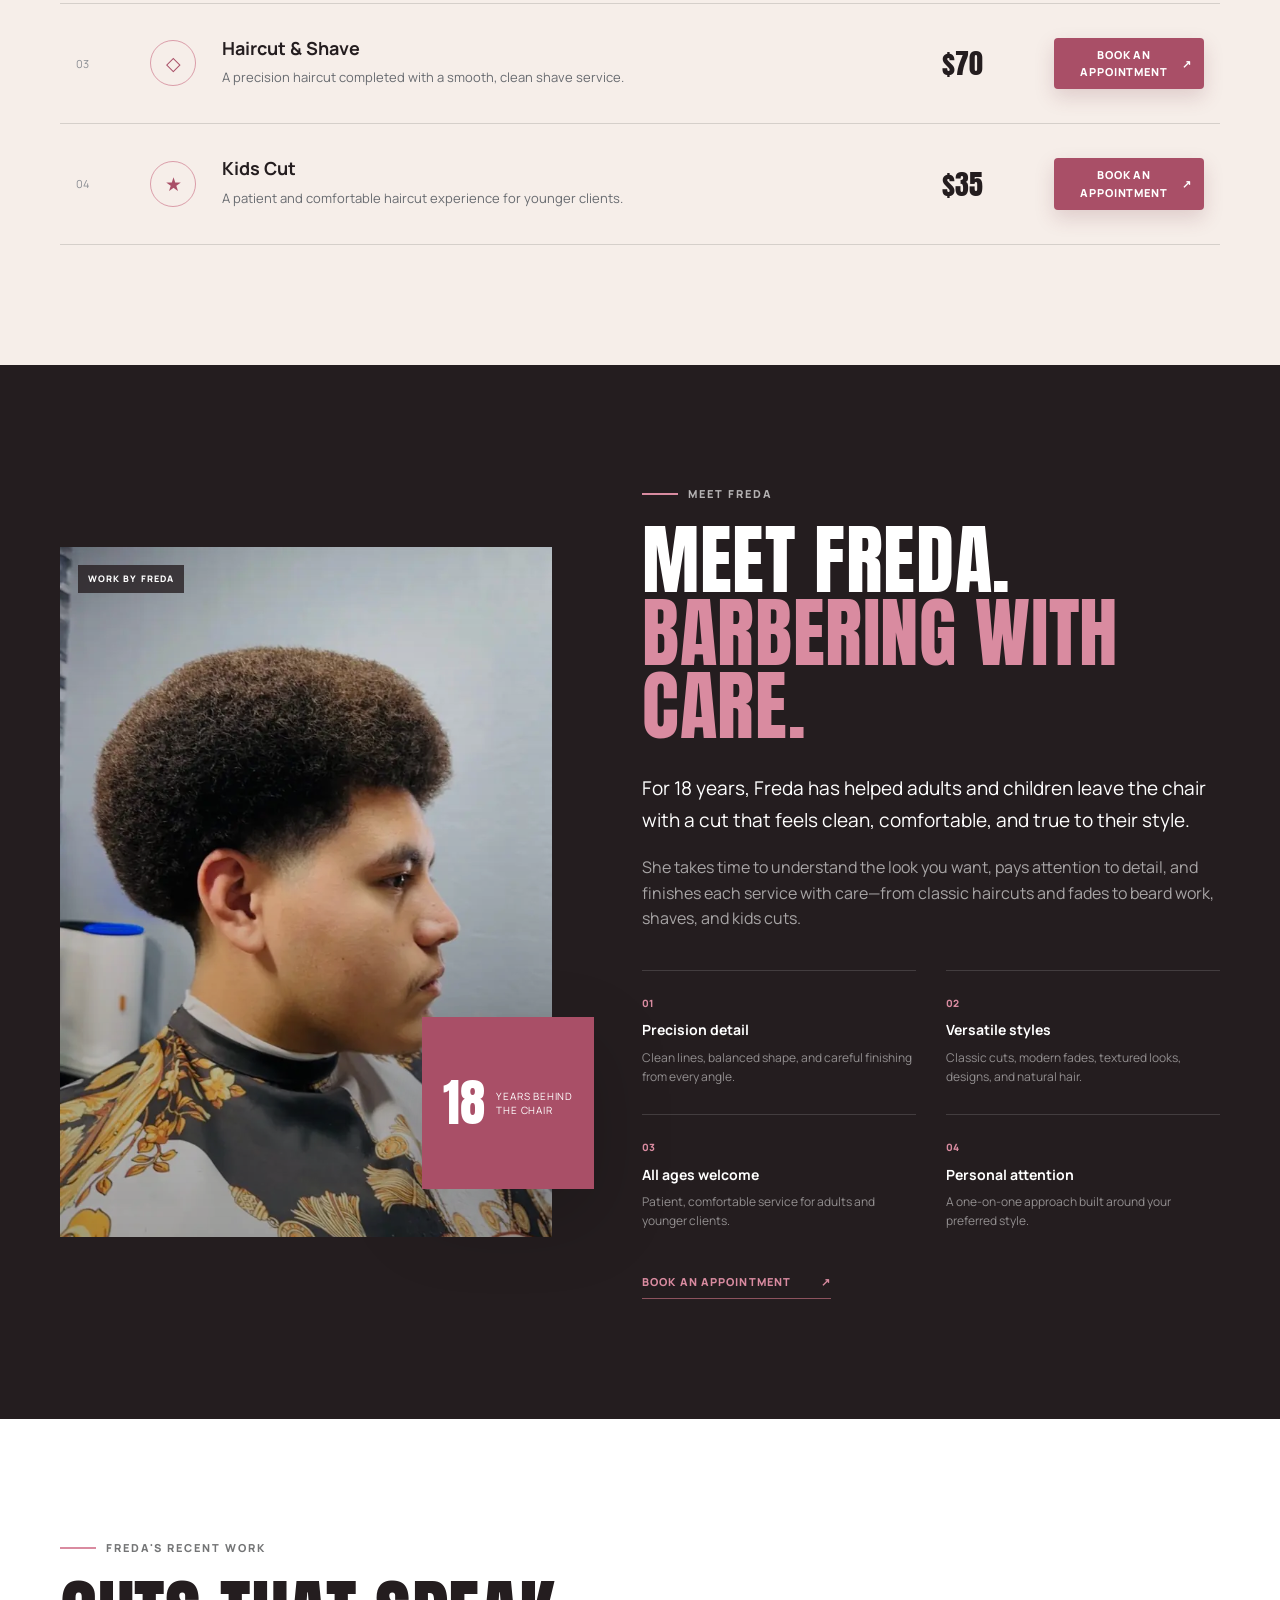
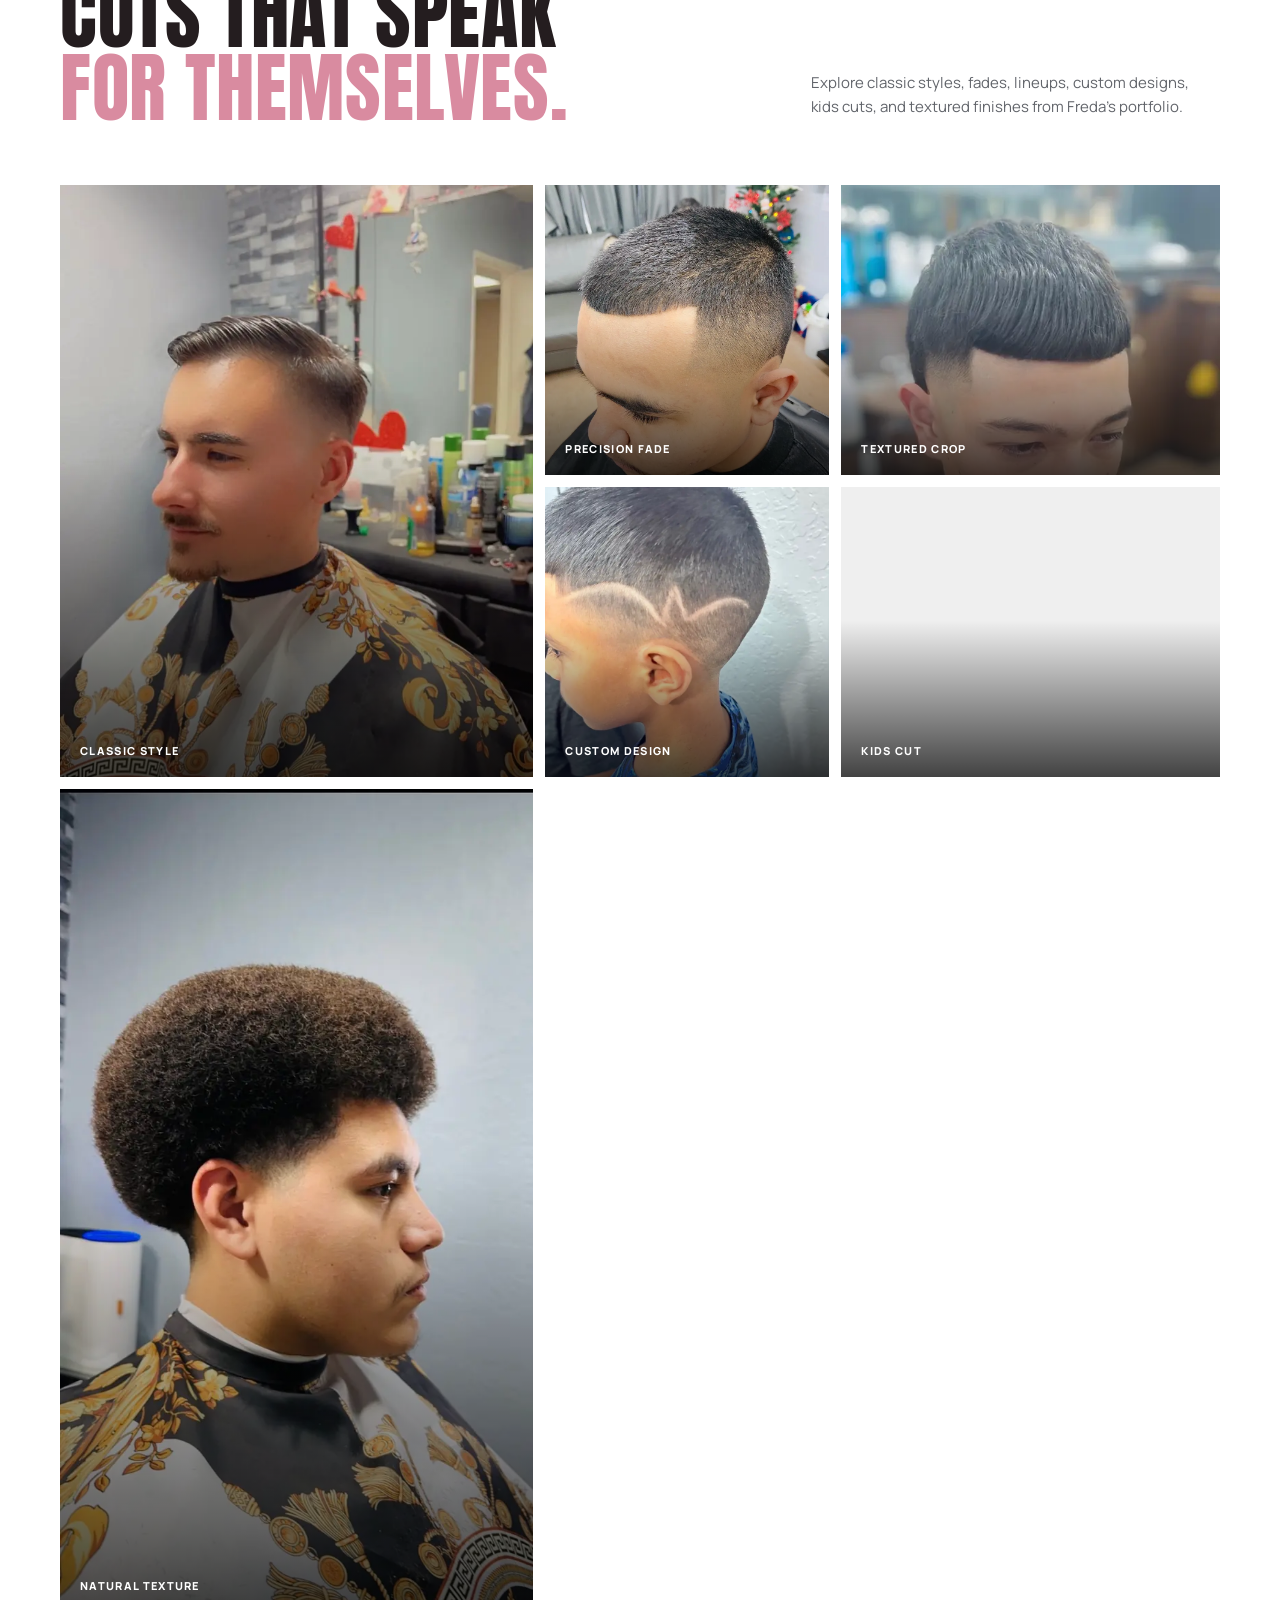
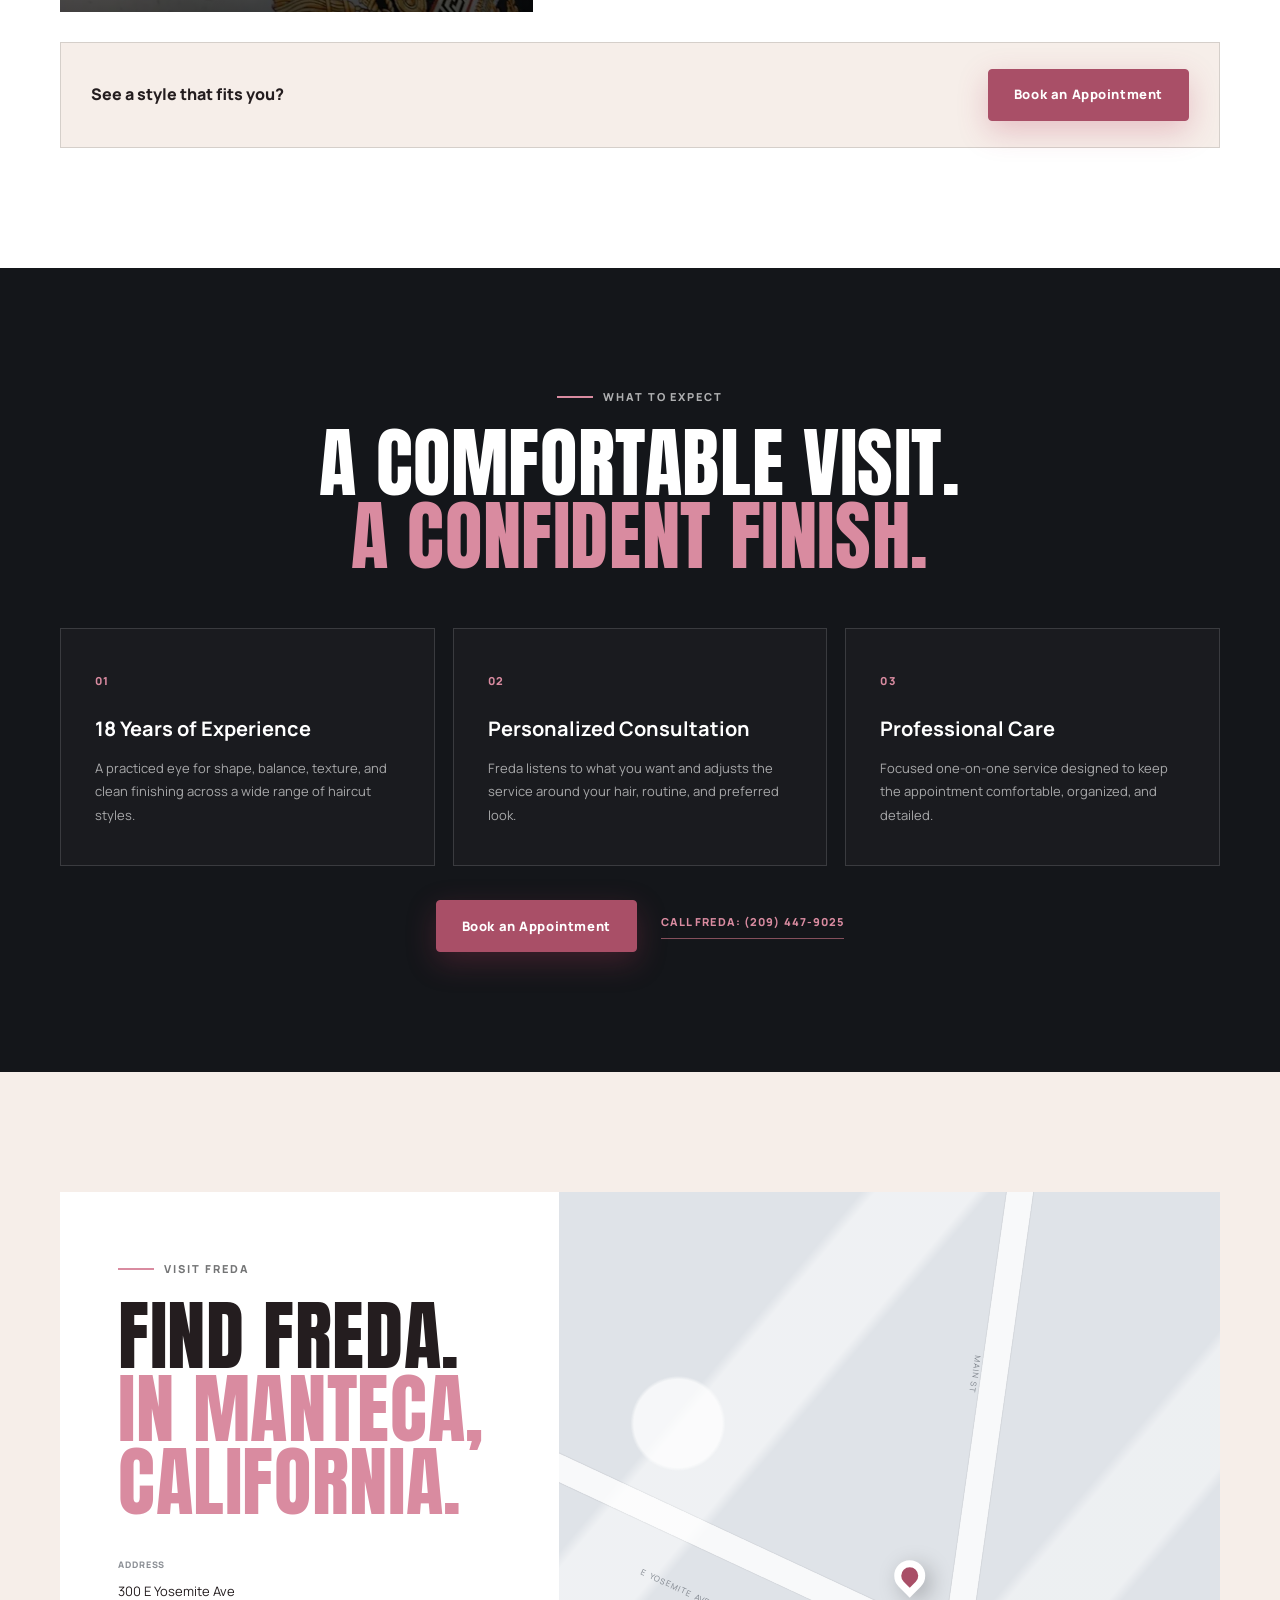
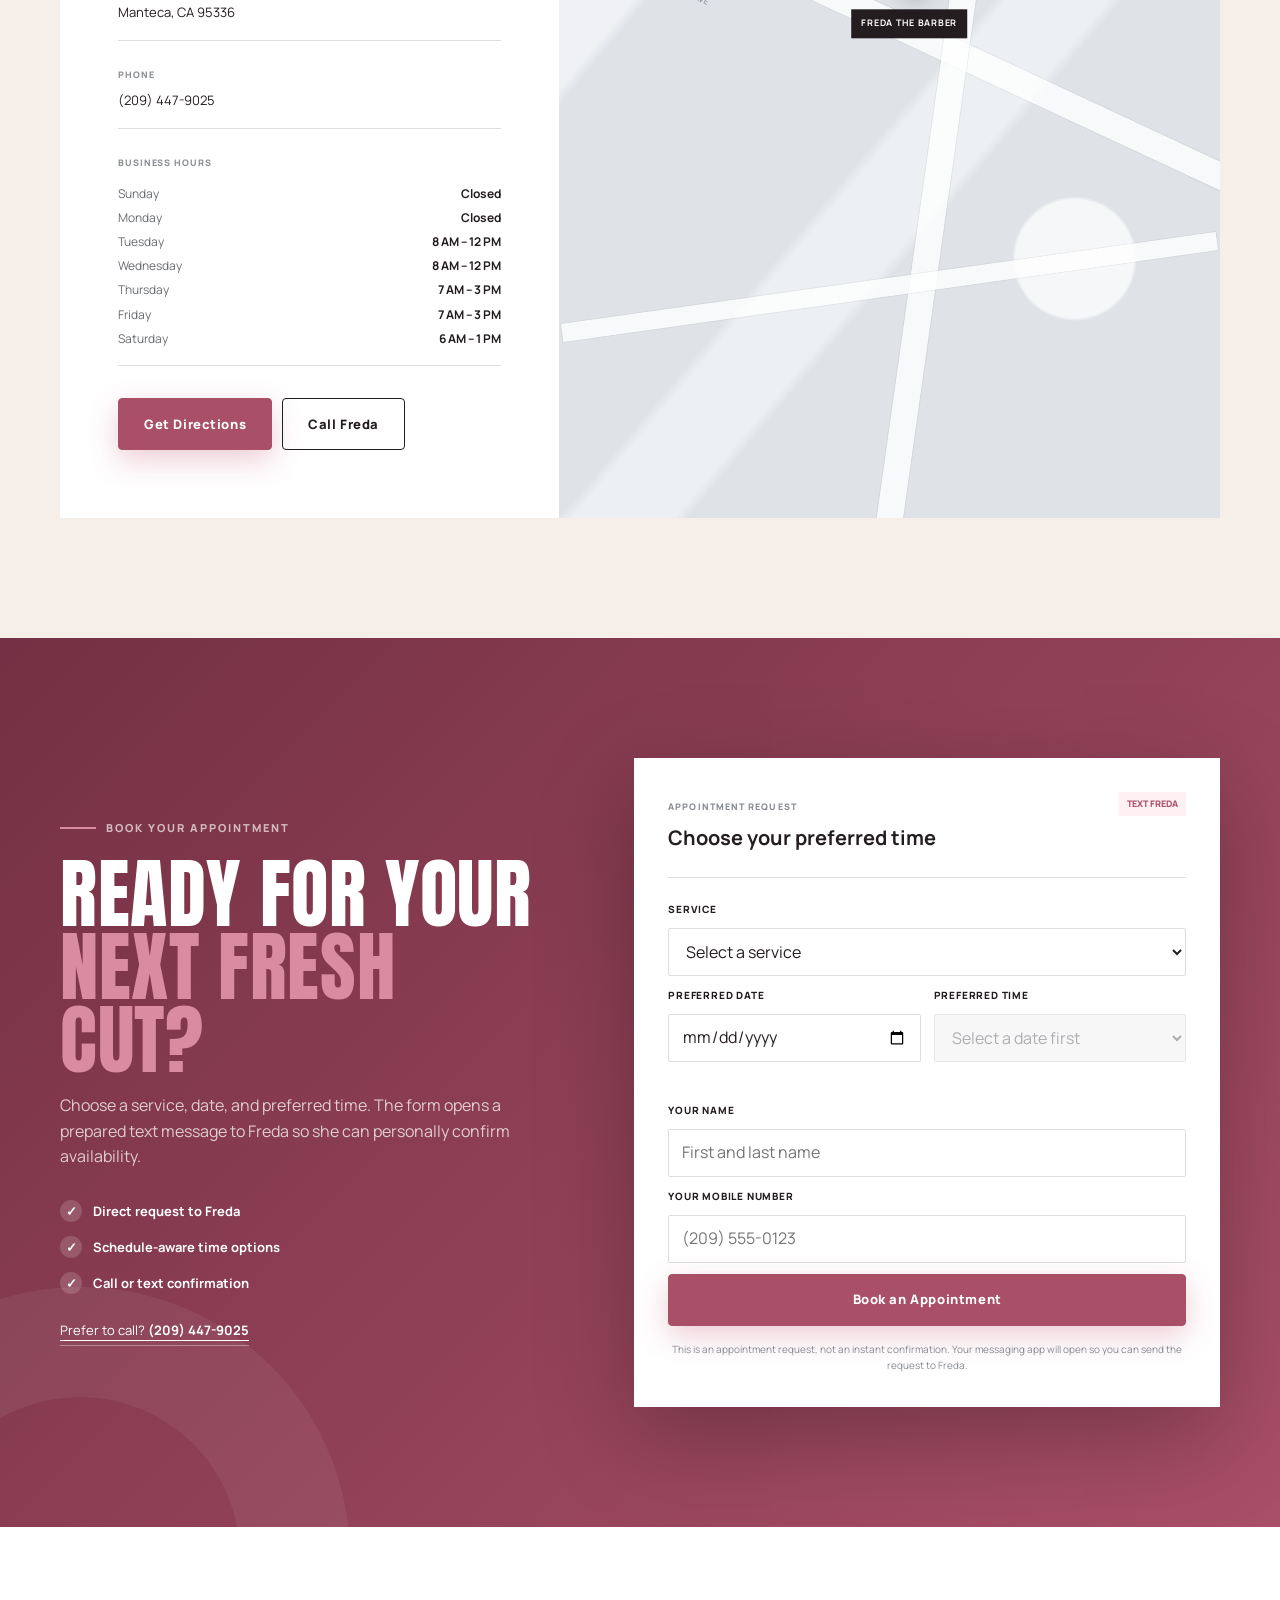
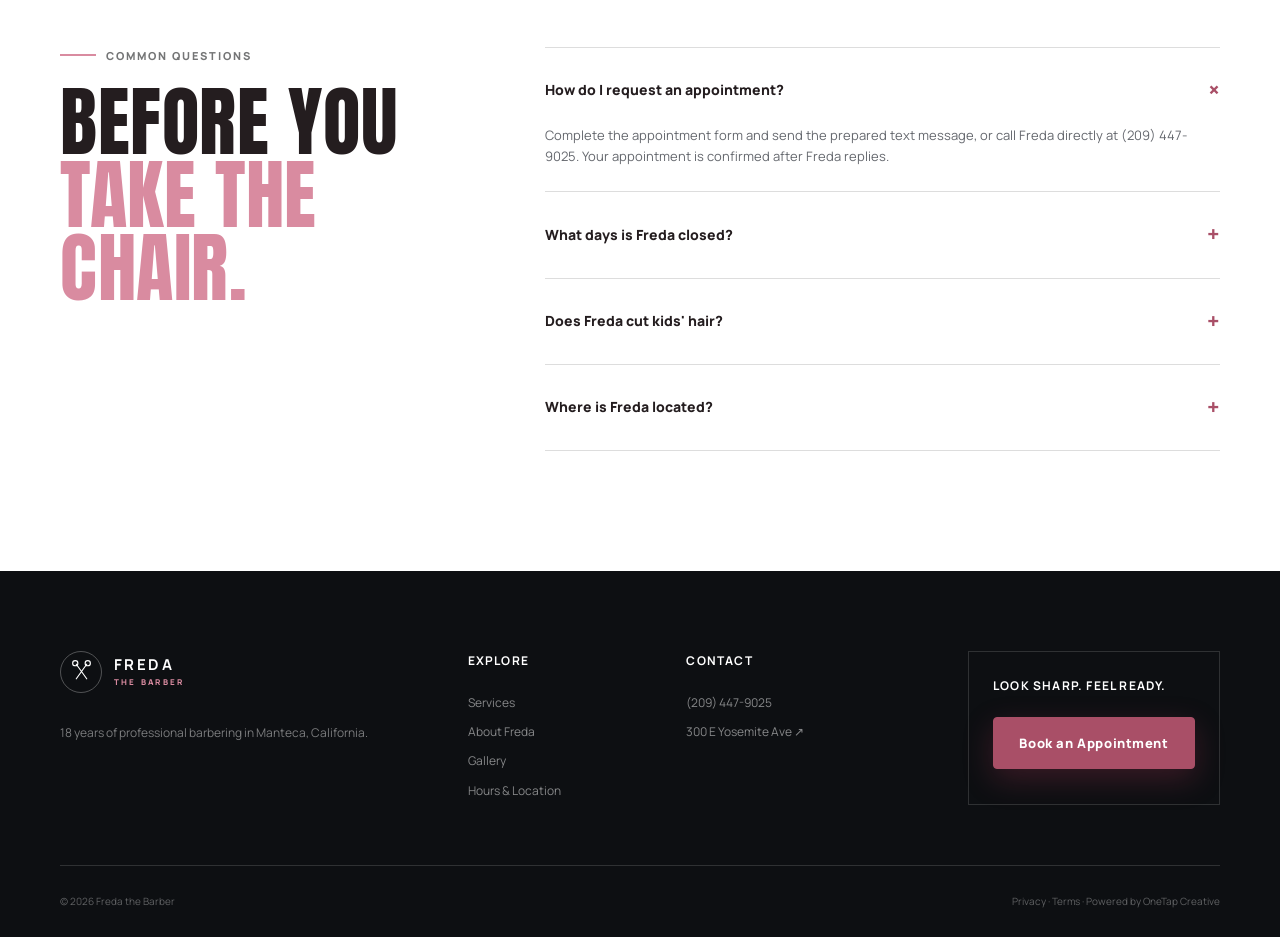
==== commit fbe8980f: "Improve Freda website conversion and accessibility" ====
--- a/index.html
+++ b/index.html
@@ -1,401 +1,368 @@
 <!DOCTYPE html>
+
 <html lang="en">
 <head>
-  <meta charset="UTF-8" />
-  <meta name="viewport" content="width=device-width, initial-scale=1.0" />
-  <meta name="theme-color" content="#b83a5b" />
-  <meta name="description" content="Freda the Barber in Manteca, California. Professional haircuts, beard services, shaves, and kids cuts backed by 18 years of experience." />
-  <meta property="og:title" content="Freda the Barber | Manteca, CA" />
-  <meta property="og:description" content="Precision cuts, clean fades, beard work, shaves, and kids cuts in Manteca. Call or text to request an appointment." />
-  <meta property="og:type" content="website" />
-  <meta property="og:url" content="https://freda-modern-barber-website.vercel.app/" />
-  <title>Freda the Barber | Haircuts in Manteca, CA</title>
-  <link rel="preconnect" href="https://fonts.googleapis.com" />
-  <link rel="preconnect" href="https://fonts.gstatic.com" crossorigin />
-  <link href="https://fonts.googleapis.com/css2?family=Anton&family=Manrope:wght@400;500;600;700;800&display=swap" rel="stylesheet" />
-  <link rel="icon" href="assets/favicon.svg" type="image/svg+xml" />
-  <link rel="stylesheet" href="styles.css" />
-</head>
+<meta charset="utf-8"/>
+<meta content="width=device-width, initial-scale=1.0, viewport-fit=cover" name="viewport"/>
+<meta content="#a94f67" name="theme-color"/>
+<meta content="Book professional barber services with Freda in Manteca, California. Explore haircuts, beard grooming, shaves, kids cuts, clear pricing, portfolio photos, hours, and appointment requests." name="description"/>
+<meta content="Freda the Barber | Professional Barber Services in Manteca, CA" property="og:title"/>
+<meta content="Fresh cuts and clean confidence in Manteca. View Freda’s services, pricing, portfolio, hours, location, and appointment request options." property="og:description"/>
+<meta content="website" property="og:type"/>
+<meta content="https://freda-modern-barber-website.vercel.app/" property="og:url"/>
+<title>Freda the Barber | Professional Barber Services in Manteca, CA</title>
+<link href="https://fonts.googleapis.com" rel="preconnect"/>
+<link crossorigin="" href="https://fonts.gstatic.com" rel="preconnect"/>
+<link href="https://fonts.googleapis.com/css2?family=Anton&amp;family=Manrope:wght@400;500;600;700;800&amp;display=swap" rel="stylesheet"/>
+<link href="assets/favicon.svg" rel="icon" type="image/svg+xml"/>
+<link href="styles.css" rel="stylesheet"/>
+<meta content="https://freda-modern-barber-website.vercel.app/assets/freda-classic-taper.webp" property="og:image"/><meta content="A polished classic haircut completed by Freda the Barber" property="og:image:alt"/><meta content="summary_large_image" name="twitter:card"/><meta content="Freda the Barber | Manteca, CA" name="twitter:title"/><meta content="Professional haircuts, beard grooming, shaves, and kids cuts backed by 18 years of experience." name="twitter:description"/><meta content="https://freda-modern-barber-website.vercel.app/assets/freda-classic-taper.webp" name="twitter:image"/><link href="https://freda-modern-barber-website.vercel.app/" rel="canonical"/><script type="application/ld+json">{
+  "@context": "https://schema.org",
+  "@type": "BarberShop",
+  "name": "Freda the Barber",
+  "url": "https://freda-modern-barber-website.vercel.app/",
+  "image": "https://freda-modern-barber-website.vercel.app/assets/freda-classic-taper.webp",
+  "telephone": "+1-209-447-9025",
+  "priceRange": "$35-$70",
+  "address": {
+    "@type": "PostalAddress",
+    "streetAddress": "300 E Yosemite Ave",
+    "addressLocality": "Manteca",
+    "addressRegion": "CA",
+    "postalCode": "95336",
+    "addressCountry": "US"
+  },
+  "openingHoursSpecification": [
+    {"@type":"OpeningHoursSpecification","dayOfWeek":["Tuesday","Wednesday"],"opens":"08:00","closes":"12:00"},
+    {"@type":"OpeningHoursSpecification","dayOfWeek":["Thursday","Friday"],"opens":"07:00","closes":"15:00"},
+    {"@type":"OpeningHoursSpecification","dayOfWeek":"Saturday","opens":"06:00","closes":"13:00"}
+  ]
+}</script></head>
 <body>
-  <a class="skip-link" href="#main">Skip to content</a>
-
-  <header class="site-header" id="home">
-    <div class="nav-shell container">
-      <a class="brand" href="#home" aria-label="Freda the Barber home">
-        <span class="brand-mark" aria-hidden="true">
-          <svg viewBox="0 0 48 48" role="img">
-            <path d="M14 10l20 28M34 10L14 38" />
-            <circle cx="12" cy="8" r="5" />
-            <circle cx="36" cy="8" r="5" />
-          </svg>
-        </span>
-        <span class="brand-copy">
-          <strong>FREDA</strong>
-          <small>THE BARBER</small>
-        </span>
-      </a>
-
-      <button class="menu-toggle" type="button" aria-expanded="false" aria-controls="primary-nav" aria-label="Open menu">
-        <span></span><span></span><span></span>
-      </button>
-
-      <nav class="primary-nav" id="primary-nav" aria-label="Primary navigation">
-        <a href="#services">Services</a>
-        <a href="#about">About</a>
-        <a href="#gallery">Gallery</a>
-        <a href="#experience">Experience</a>
-        <a href="#location">Location</a>
-        <a class="button button-small" href="#booking">Book Now</a>
-      </nav>
-    </div>
-  </header>
-
-  <main id="main">
-    <section class="hero" aria-labelledby="hero-title">
-      <div class="hero-media" role="img" aria-label="A polished classic haircut completed by Freda the Barber"></div>
-      <div class="hero-overlay"></div>
-      <div class="hero-grid container">
-        <div class="hero-content reveal">
-          <p class="eyebrow"><span></span> Professional barbering in Manteca, California</p>
-          <h1 id="hero-title">Clean cuts.<br /><em>Sharp detail.</em><br />Real confidence.</h1>
-          <p class="hero-summary">Freda brings 18 years of experience to every haircut, beard service, shave, and kids cut—always with precision and personal attention.</p>
-          <div class="hero-actions">
-            <a class="button" href="#booking">Request an Appointment</a>
-            <a class="button button-secondary" href="tel:+12094479025">Call (209) 447-9025</a>
-          </div>
-          <ul class="trust-list" aria-label="Customer benefits">
-            <li>18 years of experience</li>
-            <li>Adults and kids</li>
-            <li>Call or text to book</li>
-          </ul>
-        </div>
-
-        <aside class="hero-card reveal" aria-label="Freda's weekly business hours">
-          <p class="hero-card-label">Weekly schedule</p>
-          <div class="hero-card-row">
-            <span>Tue–Wed</span>
-            <strong>8 AM – 12 PM</strong>
-          </div>
-          <div class="hero-card-row">
-            <span>Thu–Fri</span>
-            <strong>7 AM – 3 PM</strong>
-          </div>
-          <div class="hero-card-row">
-            <span>Saturday</span>
-            <strong>6 AM – 1 PM</strong>
-          </div>
-          <a href="#booking">Request your time <span aria-hidden="true">↗</span></a>
-        </aside>
-      </div>
-      <div class="hero-number" aria-hidden="true">18</div>
-    </section>
-
-    <section class="trust-strip" aria-label="Freda the Barber highlights">
-      <div class="container trust-grid">
-        <div><strong>18</strong><span>Years behind the chair</span></div>
-        <div><strong>4</strong><span>Core barber services</span></div>
-        <div><strong>209</strong><span>Local Manteca service</span></div>
-        <div><strong>1:1</strong><span>Personalized attention</span></div>
-      </div>
-    </section>
-
-    <section class="section services" id="services" aria-labelledby="services-title">
-      <div class="container">
-        <div class="section-heading split-heading reveal">
-          <div>
-            <p class="eyebrow dark"><span></span> Services &amp; pricing</p>
-            <h2 id="services-title">Choose your<br /><em>fresh look.</em></h2>
-          </div>
-          <p>Every appointment is handled with care, detailed finishing, and a style tailored to the client.</p>
-        </div>
-
-        <div class="service-list">
-          <article class="service-card featured reveal">
-            <div class="service-index">01</div>
-            <div class="service-icon" aria-hidden="true">✦</div>
-            <div class="service-copy">
-              <div class="service-title-row"><h3>Haircut</h3><span>Popular</span></div>
-              <p>A clean, customized haircut with precision detail and a polished finish.</p>
-            </div>
-            <strong class="service-price">$40</strong>
-            <a href="#booking" data-service="Haircut — $40" aria-label="Book a haircut">Book <span>↗</span></a>
-          </article>
-
-          <article class="service-card reveal">
-            <div class="service-index">02</div>
-            <div class="service-icon" aria-hidden="true">✂</div>
-            <div class="service-copy">
-              <h3>Haircut &amp; Beard</h3>
-              <p>A complete haircut paired with beard shaping, cleanup, and detailed lines.</p>
-            </div>
-            <strong class="service-price">$55</strong>
-            <a href="#booking" data-service="Haircut &amp; Beard — $55" aria-label="Book haircut and beard service">Book <span>↗</span></a>
-          </article>
-
-          <article class="service-card reveal">
-            <div class="service-index">03</div>
-            <div class="service-icon" aria-hidden="true">◇</div>
-            <div class="service-copy">
-              <h3>Haircut &amp; Shave</h3>
-              <p>A precision haircut completed with a smooth, clean shave service.</p>
-            </div>
-            <strong class="service-price">$70</strong>
-            <a href="#booking" data-service="Haircut &amp; Shave — $70" aria-label="Book haircut and shave service">Book <span>↗</span></a>
-          </article>
-
-          <article class="service-card reveal">
-            <div class="service-index">04</div>
-            <div class="service-icon" aria-hidden="true">★</div>
-            <div class="service-copy">
-              <h3>Kids Cut</h3>
-              <p>A patient and comfortable haircut experience for younger clients.</p>
-            </div>
-            <strong class="service-price">$35</strong>
-            <a href="#booking" data-service="Kids Cut — $35" aria-label="Book a kids cut">Book <span>↗</span></a>
-          </article>
-        </div>
-      </div>
-    </section>
-
-    <section class="section about" id="about" aria-labelledby="about-title">
-      <div class="container about-grid">
-        <div class="about-image reveal">
-          <div class="image-badge"><strong>18</strong><span>Years behind<br />the chair</span></div>
-        </div>
-        <div class="about-copy reveal">
-          <p class="eyebrow"><span></span> Meet Freda</p>
-          <h2 id="about-title">Experience you can see.<br /><em>Quality you can feel.</em></h2>
-          <p class="lead">For 18 years, Freda has helped clients of different ages, hair types, and styles leave the chair looking clean and feeling confident.</p>
-          <p>From classic cuts and smooth fades to detailed designs, beard work, shaves, and kids cuts, each appointment receives focused attention and a professional finish.</p>
-          <div class="about-features">
-            <div><span>01</span><strong>Precision detail</strong><p>Clean lines, balanced shape, and careful finishing from every angle.</p></div>
-            <div><span>02</span><strong>Versatile styles</strong><p>Classic cuts, modern fades, textured looks, designs, and natural hair.</p></div>
-            <div><span>03</span><strong>All ages welcome</strong><p>Patient, comfortable service for adults and younger clients.</p></div>
-            <div><span>04</span><strong>Personal attention</strong><p>A one-on-one approach built around your preferred style.</p></div>
-          </div>
-          <a class="text-link" href="#booking">Reserve your chair <span>↗</span></a>
-        </div>
-      </div>
-    </section>
-
-    <section class="section gallery" id="gallery" aria-labelledby="gallery-title">
-      <div class="container">
-        <div class="section-heading split-heading reveal">
-          <div>
-            <p class="eyebrow dark"><span></span> Freda's recent work</p>
-            <h2 id="gallery-title">Cuts that speak<br /><em>for themselves.</em></h2>
-          </div>
-          <p>Explore classic styles, fades, lineups, custom designs, kids cuts, and textured finishes from Freda's portfolio.</p>
-        </div>
-
-        <div class="gallery-grid">
-          <button class="gallery-item gallery-one reveal" data-label="Classic side part with a smooth fade" aria-label="View classic side part haircut"><span>Classic Style</span></button>
-          <button class="gallery-item gallery-two reveal" data-label="Clean kids cut with a defined side part" aria-label="View kids haircut"><span>Kids Cut</span></button>
-          <button class="gallery-item gallery-three reveal" data-label="Custom design fade for a younger client" aria-label="View custom design fade"><span>Custom Design</span></button>
-          <button class="gallery-item gallery-four reveal" data-label="Textured crop with a clean lineup and fade" aria-label="View textured crop haircut"><span>Textured Crop</span></button>
-          <button class="gallery-item gallery-five reveal" data-label="Precision short haircut and sharp lineup" aria-label="View precision fade haircut"><span>Precision Fade</span></button>
-          <button class="gallery-item gallery-six reveal" data-label="Shaped natural texture with a clean taper" aria-label="View natural hair taper"><span>Natural Texture</span></button>
-        </div>
-      </div>
-    </section>
-
-    <section class="section experience" id="experience" aria-labelledby="experience-title">
-      <div class="container">
-        <div class="experience-heading reveal">
-          <p class="eyebrow"><span></span> Why book with Freda</p>
-          <h2 id="experience-title">Professional service.<br /><em>Consistent attention.</em></h2>
-        </div>
-        <div class="experience-grid">
-          <article class="experience-card reveal">
-            <span>01</span>
-            <h3>18 Years of Craft</h3>
-            <p>Long-term experience across classic barbering, modern styles, kids cuts, facial hair, and detailed finishing.</p>
-          </article>
-          <article class="experience-card reveal">
-            <span>02</span>
-            <h3>Versatile Portfolio</h3>
-            <p>Freda works with different textures, lengths, ages, and personal styles—from simple and clean to bold and creative.</p>
-          </article>
-          <article class="experience-card reveal">
-            <span>03</span>
-            <h3>Personalized Service</h3>
-            <p>Each appointment starts with a clear understanding of the look you want and ends with careful detail work.</p>
-          </article>
-        </div>
-      </div>
-    </section>
-
-    <section class="booking-section" id="booking" aria-labelledby="booking-title">
-      <div class="booking-accent" aria-hidden="true"></div>
-      <div class="container booking-grid">
-        <div class="booking-copy reveal">
-          <p class="eyebrow"><span></span> Reserve your chair</p>
-          <h2 id="booking-title">Ready for your<br /><em>next fresh cut?</em></h2>
-          <p>Choose your service and preferred time. Submitting the form opens a prepared text message to Freda so you can send the appointment request directly.</p>
-          <ul>
-            <li><span>✓</span> Direct request to Freda</li>
-            <li><span>✓</span> Schedule-aware time options</li>
-            <li><span>✓</span> Call or text confirmation</li>
-          </ul>
-          <a class="booking-call-link" href="tel:+12094479025">Prefer to call? <strong>(209) 447-9025</strong></a>
-        </div>
-
-        <div class="booking-card reveal">
-          <div class="booking-card-head">
-            <div>
-              <small>Appointment request</small>
-              <h3>Choose your preferred time</h3>
-            </div>
-            <span>Text Freda</span>
-          </div>
-          <form id="booking-form">
-            <label for="service">Service</label>
-            <select id="service" name="service" required>
-              <option value="">Select a service</option>
-              <option>Haircut — $40</option>
-              <option>Haircut &amp; Beard — $55</option>
-              <option>Haircut &amp; Shave — $70</option>
-              <option>Kids Cut — $35</option>
-            </select>
-
-            <div class="form-row">
-              <div>
-                <label for="date">Preferred date</label>
-                <input id="date" name="date" type="date" required />
-              </div>
-              <div>
-                <label for="time">Preferred time</label>
-                <select id="time" name="time" required disabled>
-                  <option value="">Select a date first</option>
-                </select>
-              </div>
-            </div>
-
-            <p class="schedule-message" id="schedule-message" role="status" aria-live="polite"></p>
-
-            <label for="client-name">Your name</label>
-            <input id="client-name" name="name" type="text" autocomplete="name" placeholder="First and last name" required />
-
-            <label for="phone">Your mobile number</label>
-            <input id="phone" name="phone" type="tel" autocomplete="tel" placeholder="(209) 555-0123" required />
-
-            <button class="button button-full" type="submit">Open Text Request</button>
-            <p class="form-note">After your messaging app opens, press Send. Freda will confirm availability.</p>
-            <div class="form-success" id="form-success" role="status" aria-live="polite">Your text message is ready. Press Send in your messaging app to complete the request.</div>
-          </form>
-        </div>
-      </div>
-    </section>
-
-    <section class="section location" id="location" aria-labelledby="location-title">
-      <div class="container location-grid">
-        <div class="location-card reveal">
-          <p class="eyebrow dark"><span></span> Visit Freda</p>
-          <h2 id="location-title">Local service.<br /><em>Professional results.</em></h2>
-          <div class="location-details">
-            <div><small>Address</small><p>300 E Yosemite Ave<br />Manteca, CA 95336</p></div>
-            <div><small>Phone</small><p><a href="tel:+12094479025">(209) 447-9025</a></p></div>
-            <div class="hours-block">
-              <small>Business hours</small>
-              <dl>
-                <div><dt>Sunday</dt><dd>Closed</dd></div>
-                <div><dt>Monday</dt><dd>Closed</dd></div>
-                <div><dt>Tuesday</dt><dd>8 AM – 12 PM</dd></div>
-                <div><dt>Wednesday</dt><dd>8 AM – 12 PM</dd></div>
-                <div><dt>Thursday</dt><dd>7 AM – 3 PM</dd></div>
-                <div><dt>Friday</dt><dd>7 AM – 3 PM</dd></div>
-                <div><dt>Saturday</dt><dd>6 AM – 1 PM</dd></div>
-              </dl>
-            </div>
-          </div>
-          <div class="location-actions">
-            <a class="button" href="https://www.google.com/maps/search/?api=1&amp;query=300+E+Yosemite+Ave+Manteca+CA+95336" target="_blank" rel="noopener">Get Directions</a>
-            <a class="button button-dark-outline" href="tel:+12094479025">Call Freda</a>
-          </div>
-        </div>
-        <div class="map-placeholder reveal" role="img" aria-label="Stylized map showing Freda the Barber on East Yosemite Avenue in Manteca">
-          <div class="map-road road-one"></div>
-          <div class="map-road road-two"></div>
-          <div class="map-road road-three"></div>
-          <div class="map-label map-label-one">E YOSEMITE AVE</div>
-          <div class="map-label map-label-two">MAIN ST</div>
-          <div class="map-pin"><span></span><strong>FREDA THE BARBER</strong></div>
-        </div>
-      </div>
-    </section>
-
-    <section class="section faq" aria-labelledby="faq-title">
-      <div class="container faq-grid">
-        <div class="faq-heading reveal">
-          <p class="eyebrow dark"><span></span> Common questions</p>
-          <h2 id="faq-title">Before you<br /><em>take the chair.</em></h2>
-        </div>
-        <div class="accordion reveal">
-          <details open>
-            <summary>How do I request an appointment?<span>+</span></summary>
-            <p>Complete the appointment form and send the prepared text message, or call Freda directly at (209) 447-9025.</p>
-          </details>
-          <details>
-            <summary>What days is Freda closed?<span>+</span></summary>
-            <p>Freda is closed on Sundays and Mondays. Available hours vary Tuesday through Saturday.</p>
-          </details>
-          <details>
-            <summary>Does Freda cut kids' hair?<span>+</span></summary>
-            <p>Yes. Kids cuts are available for $35, with a patient and comfortable appointment experience.</p>
-          </details>
-          <details>
-            <summary>Where is Freda located?<span>+</span></summary>
-            <p>Freda is located at 300 E Yosemite Ave in Manteca, California 95336.</p>
-          </details>
-        </div>
-      </div>
-    </section>
-  </main>
-
-  <footer class="site-footer">
-    <div class="container footer-grid">
-      <div>
-        <a class="brand footer-brand" href="#home">
-          <span class="brand-mark" aria-hidden="true">
-            <svg viewBox="0 0 48 48"><path d="M14 10l20 28M34 10L14 38"/><circle cx="12" cy="8" r="5"/><circle cx="36" cy="8" r="5"/></svg>
-          </span>
-          <span class="brand-copy"><strong>FREDA</strong><small>THE BARBER</small></span>
-        </a>
-        <p>18 years of professional barbering in Manteca, California.</p>
-      </div>
-      <div>
-        <h3>Explore</h3>
-        <a href="#services">Services</a>
-        <a href="#about">About Freda</a>
-        <a href="#gallery">Gallery</a>
-        <a href="#location">Hours &amp; Location</a>
-      </div>
-      <div>
-        <h3>Contact</h3>
-        <a href="tel:+12094479025">(209) 447-9025</a>
-        <a href="https://www.google.com/maps/search/?api=1&amp;query=300+E+Yosemite+Ave+Manteca+CA+95336" target="_blank" rel="noopener">300 E Yosemite Ave ↗</a>
-      </div>
-      <div class="footer-cta">
-        <h3>Look sharp. Feel ready.</h3>
-        <a class="button" href="#booking">Request Appointment</a>
-      </div>
-    </div>
-    <div class="container footer-bottom">
-      <span>© <span id="year"></span> Freda the Barber</span>
-      <span><a href="#">Privacy</a> · <a href="#">Terms</a> · Powered by OneTap Creative</span>
-    </div>
-  </footer>
-
-  <a class="floating-book" href="#booking" aria-label="Request an appointment">
-    <span>Book Now</span><strong>↗</strong>
-  </a>
-
-  <dialog class="lightbox" id="lightbox">
-    <button type="button" aria-label="Close image">×</button>
-    <div id="lightbox-image" role="img"></div>
-    <p id="lightbox-label"></p>
-  </dialog>
-
-  <script src="script.js"></script>
+<a class="skip-link" href="#main">Skip to content</a>
+<header class="site-header">
+<div class="nav-shell container">
+<a aria-label="Freda the Barber home" class="brand" href="#home">
+<span aria-hidden="true" class="brand-mark">
+<svg role="img" viewBox="0 0 48 48">
+<path d="M14 10l20 28M34 10L14 38"></path>
+<circle cx="12" cy="8" r="5"></circle>
+<circle cx="36" cy="8" r="5"></circle>
+</svg>
+</span>
+<span class="brand-copy">
+<strong>FREDA</strong>
+<small>THE BARBER</small>
+</span>
+</a>
+<button aria-controls="primary-nav" aria-expanded="false" aria-label="Open menu" class="menu-toggle" type="button">
+<span></span><span></span><span></span>
+</button>
+<nav aria-label="Primary navigation" class="primary-nav" id="primary-nav"><a href="#home">Home</a><a href="#services">Services</a><a href="#about">About</a><a href="#gallery">Gallery</a><a href="#location">Location</a><a href="#contact">Contact</a><a class="button button-small" href="#booking">Book an Appointment</a></nav>
+</div>
+</header>
+<main id="main">
+<section aria-labelledby="hero-title" class="hero" id="home">
+<div aria-label="A polished classic haircut completed by Freda the Barber in Manteca" class="hero-media" role="img"></div>
+<div class="hero-overlay"></div>
+<div class="hero-grid container">
+<div class="hero-content reveal">
+<p class="eyebrow"><span></span> Freda the Barber · Manteca, CA</p>
+<h1 id="hero-title">Fresh Cuts.<br/><em>Clean Confidence.</em></h1>
+<p class="hero-summary">Professional barber services tailored to your style, from clean fades and precise lineups to dependable grooming for every occasion.</p>
+<div class="hero-actions"><a class="button" href="#booking">Book an Appointment</a><a class="button button-secondary" href="#services">View Services</a></div>
+<ul aria-label="Customer benefits" class="trust-list"><li>18 years of experience</li><li>Adults and kids</li><li>Personalized service</li></ul>
+</div>
+<aside aria-label="Freda's weekly business hours" class="hero-card reveal">
+<p class="hero-card-label">Weekly schedule</p>
+<div class="hero-card-row">
+<span>Tue–Wed</span>
+<strong>8 AM – 12 PM</strong>
+</div>
+<div class="hero-card-row">
+<span>Thu–Fri</span>
+<strong>7 AM – 3 PM</strong>
+</div>
+<div class="hero-card-row">
+<span>Saturday</span>
+<strong>6 AM – 1 PM</strong>
+</div>
+<a href="#booking">Book an Appointment <span aria-hidden="true">↗</span></a>
+</aside>
+</div>
+<div aria-hidden="true" class="hero-number">18</div>
+</section>
+<section aria-label="Freda the Barber highlights" class="trust-strip">
+<div class="container trust-grid"><div><span aria-hidden="true" class="trust-icon">✦</span><strong>18 Years Experience</strong><small>Experienced, dependable barbering</small></div><div><span aria-hidden="true" class="trust-icon">✂</span><strong>Precision Cuts</strong><small>Clean lines and detailed finishing</small></div><div><span aria-hidden="true" class="trust-icon">◇</span><strong>Adults &amp; Kids</strong><small>Comfortable service for different ages</small></div><div><span aria-hidden="true" class="trust-icon">✓</span><strong>Personalized Service</strong><small>A cut tailored to your preferred style</small></div></div>
+</section>
+<section aria-labelledby="services-title" class="section services" id="services">
+<div class="container">
+<div class="section-heading split-heading reveal">
+<div>
+<p class="eyebrow dark"><span></span> Services &amp; pricing</p>
+<h2 id="services-title">Services &amp; Pricing.<br/><em>Clear choices. No guessing.</em></h2>
+</div>
+<p>Choose the service that fits your needs. Each appointment includes focused attention, precision detailing, and a professional finish.</p>
+</div>
+<div class="service-list">
+<article class="service-card featured reveal">
+<div class="service-index">01</div>
+<div aria-hidden="true" class="service-icon">✦</div>
+<div class="service-copy">
+<div class="service-title-row"><h3>Haircut</h3><span>Popular</span></div>
+<p>A clean, customized haircut with precision detail and a polished finish.</p>
+</div>
+<strong class="service-price">$40</strong>
+<a aria-label="Book a haircut" data-service="Haircut — $40" href="#booking">Book an Appointment <span>↗</span></a>
+</article>
+<article class="service-card reveal">
+<div class="service-index">02</div>
+<div aria-hidden="true" class="service-icon">✂</div>
+<div class="service-copy">
+<h3>Haircut &amp; Beard</h3>
+<p>A complete haircut paired with beard shaping, cleanup, and detailed lines.</p>
+</div>
+<strong class="service-price">$55</strong>
+<a aria-label="Book haircut and beard service" data-service="Haircut &amp; Beard — $55" href="#booking">Book an Appointment <span>↗</span></a>
+</article>
+<article class="service-card reveal">
+<div class="service-index">03</div>
+<div aria-hidden="true" class="service-icon">◇</div>
+<div class="service-copy">
+<h3>Haircut &amp; Shave</h3>
+<p>A precision haircut completed with a smooth, clean shave service.</p>
+</div>
+<strong class="service-price">$70</strong>
+<a aria-label="Book haircut and shave service" data-service="Haircut &amp; Shave — $70" href="#booking">Book an Appointment <span>↗</span></a>
+</article>
+<article class="service-card reveal">
+<div class="service-index">04</div>
+<div aria-hidden="true" class="service-icon">★</div>
+<div class="service-copy">
+<h3>Kids Cut</h3>
+<p>A patient and comfortable haircut experience for younger clients.</p>
+</div>
+<strong class="service-price">$35</strong>
+<a aria-label="Book a kids cut" data-service="Kids Cut — $35" href="#booking">Book an Appointment <span>↗</span></a>
+</article>
+</div>
+</div>
+</section>
+<section aria-labelledby="about-title" class="section about" id="about">
+<div class="container about-grid">
+<div aria-label="A shaped natural hairstyle with a clean taper from Freda’s portfolio" class="about-image reveal" role="img"><span class="portfolio-caption">Work by Freda</span>
+<div class="image-badge"><strong>18</strong><span>Years behind<br/>the chair</span></div>
+</div>
+<div class="about-copy reveal">
+<p class="eyebrow"><span></span> Meet Freda</p>
+<h2 id="about-title">Meet Freda.<br/><em>Barbering with care.</em></h2>
+<p class="lead">For 18 years, Freda has helped adults and children leave the chair with a cut that feels clean, comfortable, and true to their style.</p>
+<p>She takes time to understand the look you want, pays attention to detail, and finishes each service with care—from classic haircuts and fades to beard work, shaves, and kids cuts.</p>
+<div class="about-features">
+<div><span>01</span><strong>Precision detail</strong><p>Clean lines, balanced shape, and careful finishing from every angle.</p></div>
+<div><span>02</span><strong>Versatile styles</strong><p>Classic cuts, modern fades, textured looks, designs, and natural hair.</p></div>
+<div><span>03</span><strong>All ages welcome</strong><p>Patient, comfortable service for adults and younger clients.</p></div>
+<div><span>04</span><strong>Personal attention</strong><p>A one-on-one approach built around your preferred style.</p></div>
+</div>
+<a class="text-link" href="#booking">Book an Appointment <span>↗</span></a>
+</div>
+</div>
+</section>
+<section aria-labelledby="gallery-title" class="section gallery" id="gallery">
+<div class="container">
+<div class="section-heading split-heading reveal">
+<div>
+<p class="eyebrow dark"><span></span> Freda's recent work</p>
+<h2 id="gallery-title">Cuts that speak<br/><em>for themselves.</em></h2>
+</div>
+<p>Explore classic styles, fades, lineups, custom designs, kids cuts, and textured finishes from Freda's portfolio.</p>
+</div>
+<div class="gallery-grid"><button aria-label="View classic style image" class="gallery-item gallery-one reveal" data-label="Classic side part with a smooth fade completed by Freda" type="button"><img alt="Classic side part with a smooth fade completed by Freda" decoding="async" height="1200" loading="lazy" src="assets/freda-classic-taper.webp" width="771"/><span>Classic Style</span></button><button aria-label="View precision fade image" class="gallery-item gallery-two reveal" data-label="Precision short haircut with a sharp lineup and clean fade" type="button"><img alt="Precision short haircut with a sharp lineup and clean fade" decoding="async" height="1200" loading="lazy" src="assets/freda-precision-fade.webp" width="946"/><span>Precision Fade</span></button><button aria-label="View textured crop image" class="gallery-item gallery-three reveal" data-label="Textured crop with a straight fringe and smooth taper" type="button"><img alt="Textured crop with a straight fringe and smooth taper" decoding="async" height="1200" loading="lazy" src="assets/freda-textured-crop.webp" width="592"/><span>Textured Crop</span></button><button aria-label="View custom design image" class="gallery-item gallery-four reveal" data-label="Kids fade with a custom shaved design above the ear" type="button"><img alt="Kids fade with a custom shaved design above the ear" decoding="async" height="1200" loading="lazy" src="assets/freda-design-fade.webp" width="763"/><span>Custom Design</span></button><button aria-label="View kids cut image" class="gallery-item gallery-five reveal" data-label="Kids haircut with a defined side part and clean taper" type="button"><img alt="Kids haircut with a defined side part and clean taper" decoding="async" height="1200" loading="lazy" src="assets/freda-kids-classic.webp" width="963"/><span>Kids Cut</span></button><button aria-label="View natural texture image" class="gallery-item gallery-six reveal" data-label="Natural textured hairstyle shaped with a clean taper" type="button"><img alt="Natural textured hairstyle shaped with a clean taper" decoding="async" height="1200" loading="lazy" src="assets/freda-afro-taper.webp" width="690"/><span>Natural Texture</span></button></div><div class="gallery-cta reveal"><p>See a style that fits you?</p><a class="button" href="#booking">Book an Appointment</a></div>
+</div>
+</section>
+<section aria-labelledby="experience-title" class="section experience" id="experience">
+<div class="container">
+<div class="experience-heading reveal">
+<p class="eyebrow"><span></span> What to expect</p>
+<h2 id="experience-title">A comfortable visit.<br/><em>A confident finish.</em></h2>
+</div>
+<div class="experience-grid">
+<article class="experience-card reveal">
+<span>01</span>
+<h3>18 Years of Experience</h3>
+<p>A practiced eye for shape, balance, texture, and clean finishing across a wide range of haircut styles.</p>
+</article>
+<article class="experience-card reveal">
+<span>02</span>
+<h3>Personalized Consultation</h3>
+<p>Freda listens to what you want and adjusts the service around your hair, routine, and preferred look.</p>
+</article>
+<article class="experience-card reveal">
+<span>03</span>
+<h3>Professional Care</h3>
+<p>Focused one-on-one service designed to keep the appointment comfortable, organized, and detailed.</p>
+</article>
+</div>
+<div class="experience-actions reveal"><a class="button" href="#booking">Book an Appointment</a><a class="text-link" href="tel:+12094479025">Call Freda: (209) 447-9025</a></div></div>
+</section>
+<section aria-labelledby="location-title" class="section location" id="location">
+<div class="container location-grid">
+<div class="location-card reveal">
+<p class="eyebrow dark"><span></span> Visit Freda</p>
+<h2 id="location-title">Find Freda.<br/><em>In Manteca, California.</em></h2>
+<div class="location-details">
+<div><small>Address</small><p>300 E Yosemite Ave<br/>Manteca, CA 95336</p></div>
+<div><small>Phone</small><p><a href="tel:+12094479025">(209) 447-9025</a></p></div>
+<div class="hours-block">
+<small>Business hours</small>
+<dl>
+<div><dt>Sunday</dt><dd>Closed</dd></div>
+<div><dt>Monday</dt><dd>Closed</dd></div>
+<div><dt>Tuesday</dt><dd>8 AM – 12 PM</dd></div>
+<div><dt>Wednesday</dt><dd>8 AM – 12 PM</dd></div>
+<div><dt>Thursday</dt><dd>7 AM – 3 PM</dd></div>
+<div><dt>Friday</dt><dd>7 AM – 3 PM</dd></div>
+<div><dt>Saturday</dt><dd>6 AM – 1 PM</dd></div>
+</dl>
+</div>
+</div>
+<div class="location-actions">
+<a class="button" href="https://www.google.com/maps/search/?api=1&amp;query=300+E+Yosemite+Ave+Manteca+CA+95336" rel="noopener" target="_blank">Get Directions</a>
+<a class="button button-dark-outline" href="tel:+12094479025">Call Freda</a>
+</div>
+</div>
+<div aria-label="Stylized map showing Freda the Barber on East Yosemite Avenue in Manteca" class="map-placeholder reveal" role="img">
+<div class="map-road road-one"></div>
+<div class="map-road road-two"></div>
+<div class="map-road road-three"></div>
+<div class="map-label map-label-one">E YOSEMITE AVE</div>
+<div class="map-label map-label-two">MAIN ST</div>
+<div class="map-pin"><span></span><strong>FREDA THE BARBER</strong></div>
+</div>
+</div>
+</section><section aria-labelledby="booking-title" class="booking-section" id="booking">
+<div aria-hidden="true" class="booking-accent"></div>
+<div class="container booking-grid">
+<div class="booking-copy reveal">
+<p class="eyebrow"><span></span> Book your appointment</p>
+<h2 id="booking-title">Ready for your<br/><em>next fresh cut?</em></h2>
+<p>Choose a service, date, and preferred time. The form opens a prepared text message to Freda so she can personally confirm availability.</p>
+<ul>
+<li><span>✓</span> Direct request to Freda</li>
+<li><span>✓</span> Schedule-aware time options</li>
+<li><span>✓</span> Call or text confirmation</li>
+</ul>
+<a class="booking-call-link" href="tel:+12094479025">Prefer to call? <strong>(209) 447-9025</strong></a>
+</div>
+<div class="booking-card reveal">
+<div class="booking-card-head">
+<div>
+<small>Appointment request</small>
+<h3>Choose your preferred time</h3>
+</div>
+<span>Text Freda</span>
+</div>
+<form id="booking-form">
+<label for="service">Service</label>
+<select id="service" name="service" required="">
+<option value="">Select a service</option>
+<option>Haircut — $40</option>
+<option>Haircut &amp; Beard — $55</option>
+<option>Haircut &amp; Shave — $70</option>
+<option>Kids Cut — $35</option>
+</select>
+<div class="form-row">
+<div>
+<label for="date">Preferred date</label>
+<input id="date" name="date" required="" type="date"/>
+</div>
+<div>
+<label for="time">Preferred time</label>
+<select disabled="" id="time" name="time" required="">
+<option value="">Select a date first</option>
+</select>
+</div>
+</div>
+<p aria-live="polite" class="schedule-message" id="schedule-message" role="status"></p>
+<label for="client-name">Your name</label>
+<input autocomplete="name" id="client-name" name="name" placeholder="First and last name" required="" type="text"/>
+<label for="phone">Your mobile number</label>
+<input autocomplete="tel" id="phone" name="phone" placeholder="(209) 555-0123" required="" type="tel"/>
+<button class="button button-full" type="submit">Book an Appointment</button>
+<p class="form-note">This is an appointment request, not an instant confirmation. Your messaging app will open so you can send the request to Freda.</p>
+<div aria-live="polite" class="form-success" id="form-success" role="status">Your appointment request is ready. Press Send in your messaging app, then wait for Freda to confirm availability.</div>
+</form>
+</div>
+</div>
+</section>
+<section aria-labelledby="faq-title" class="section faq">
+<div class="container faq-grid">
+<div class="faq-heading reveal">
+<p class="eyebrow dark"><span></span> Common questions</p>
+<h2 id="faq-title">Before you<br/><em>take the chair.</em></h2>
+</div>
+<div class="accordion reveal">
+<details open="">
+<summary>How do I request an appointment?<span>+</span></summary>
+<p>Complete the appointment form and send the prepared text message, or call Freda directly at (209) 447-9025. Your appointment is confirmed after Freda replies.</p>
+</details>
+<details>
+<summary>What days is Freda closed?<span>+</span></summary>
+<p>Freda is closed on Sundays and Mondays. Available hours vary Tuesday through Saturday.</p>
+</details>
+<details>
+<summary>Does Freda cut kids' hair?<span>+</span></summary>
+<p>Yes. Kids cuts are available for $35, with a patient and comfortable appointment experience.</p>
+</details>
+<details>
+<summary>Where is Freda located?<span>+</span></summary>
+<p>Freda is located at 300 E Yosemite Ave in Manteca, California 95336.</p>
+</details>
+</div>
+</div>
+</section>
+</main>
+<footer class="site-footer" id="contact">
+<div class="container footer-grid">
+<div>
+<a class="brand footer-brand" href="#home">
+<span aria-hidden="true" class="brand-mark">
+<svg viewBox="0 0 48 48"><path d="M14 10l20 28M34 10L14 38"></path><circle cx="12" cy="8" r="5"></circle><circle cx="36" cy="8" r="5"></circle></svg>
+</span>
+<span class="brand-copy"><strong>FREDA</strong><small>THE BARBER</small></span>
+</a>
+<p>18 years of professional barbering in Manteca, California.</p>
+</div>
+<div>
+<h3>Explore</h3>
+<a href="#services">Services</a>
+<a href="#about">About Freda</a>
+<a href="#gallery">Gallery</a>
+<a href="#location">Hours &amp; Location</a>
+</div>
+<div>
+<h3>Contact</h3>
+<a href="tel:+12094479025">(209) 447-9025</a>
+<a href="https://www.google.com/maps/search/?api=1&amp;query=300+E+Yosemite+Ave+Manteca+CA+95336" rel="noopener" target="_blank">300 E Yosemite Ave ↗</a>
+</div>
+<div class="footer-cta">
+<h3>Look sharp. Feel ready.</h3>
+<a class="button" href="#booking">Book an Appointment</a>
+</div>
+</div>
+<div class="container footer-bottom">
+<span>© <span id="year"></span> Freda the Barber</span>
+<span><a href="#">Privacy</a> · <a href="#">Terms</a> · Powered by OneTap Creative</span>
+</div>
+</footer>
+<a aria-label="Book an appointment with Freda" class="floating-book" href="#booking">
+<span>Book an Appointment</span><strong>↗</strong>
+</a>
+<dialog class="lightbox" id="lightbox">
+<button aria-label="Close image" type="button">×</button>
+<div id="lightbox-image" role="img"></div>
+<p id="lightbox-label"></p>
+</dialog>
+<script src="script.js"></script>
 </body>
 </html>
--- a/styles.css
+++ b/styles.css
@@ -1,12 +1,12 @@
 :root {
-  --ink: #101113;
-  --ink-soft: #181a1e;
-  --cream: #fff1f4;
-  --paper: #fff9fa;
-  --rose: #b83a5b;
-  --rose-dark: #942e49;
-  --rose-bright: #ff8fa3;
-  --gray: #a7abb3;
+  --ink: #241d1f;
+  --ink-soft: #30272a;
+  --cream: #f6eee9;
+  --paper: #fffaf7;
+  --rose: #a94f67;
+  --rose-dark: #743044;
+  --rose-bright: #d98ba0;
+  --gray: #9a9295;
   --line: rgba(16, 17, 19, 0.14);
   --white-line: rgba(255,255,255,0.14);
   --shadow: 0 28px 80px rgba(0, 0, 0, 0.18);
@@ -77,7 +77,7 @@
 .button-full { width: 100%; }
 
 .hero { min-height: 790px; position: relative; display: flex; align-items: center; color: #fff; background: var(--ink); overflow: hidden; }
-.hero-media { position: absolute; inset: 0; background-image: url("[data-uri]"); background-size: cover; background-position: 67% 34%; transform: scale(1.02); }
+.hero-media { position: absolute; inset: 0; background-image: url("assets/freda-classic-taper.webp"); background-size: cover; background-position: 67% 34%; transform: scale(1.02); }
 .hero-overlay { position: absolute; inset: 0; background: linear-gradient(90deg, rgba(8,9,11,.98) 0%, rgba(8,9,11,.83) 43%, rgba(8,9,11,.24) 75%, rgba(8,9,11,.44) 100%), linear-gradient(0deg, rgba(8,9,11,.58), transparent 46%); }
 .hero-grid { position: relative; z-index: 2; display: grid; grid-template-columns: minmax(0, 1fr) 325px; align-items: end; gap: 70px; padding-top: 135px; padding-bottom: 90px; }
 .hero-content { max-width: 735px; }
@@ -99,13 +99,14 @@
 .hero-card > a { display: flex; justify-content: space-between; align-items: center; margin-top: 20px; color: var(--rose-bright); font-weight: 800; font-size: 12px; text-transform: uppercase; letter-spacing: .08em; }
 .hero-number { position: absolute; right: -18px; bottom: -78px; color: rgba(255,255,255,.035); font-family: "Anton"; font-size: 330px; line-height: 1; }
 
-.trust-strip { background: var(--rose); color: #fff; }
-.trust-grid { min-height: 122px; display: grid; grid-template-columns: repeat(4, 1fr); align-items: center; }
-.trust-grid > div { display: flex; align-items: center; gap: 14px; padding: 0 28px; border-right: 1px solid rgba(255,255,255,.22); }
+.trust-strip { background: #f6eee9; color: var(--ink); border-bottom: 1px solid var(--line); }
+.trust-grid { min-height: 132px; display: grid; grid-template-columns: repeat(4, 1fr); align-items: stretch; }
+.trust-grid > div { display: grid; grid-template-columns: 42px 1fr; grid-template-rows: auto auto; align-content: center; column-gap: 14px; padding: 24px 28px; border-right: 1px solid var(--line); }
 .trust-grid > div:first-child { padding-left: 0; }
 .trust-grid > div:last-child { border-right: 0; }
-.trust-grid strong { font-family: "Anton"; font-size: 34px; font-weight: 400; line-height: 1; }
-.trust-grid span { font-size: 11px; color: rgba(255,255,255,.78); line-height: 1.35; }
+.trust-icon { grid-row: 1 / 3; width: 42px; height: 42px; display: grid; place-items: center; border-radius: 50%; background: rgba(169,79,103,.12); color: var(--rose-dark); font-size: 18px; }
+.trust-grid strong { font-size: 13px; line-height: 1.25; }
+.trust-grid small { margin-top: 4px; color: #746b6e; font-size: 10px; line-height: 1.4; }
 
 .section { padding: 120px 0; }
 .section-heading { margin-bottom: 60px; }
@@ -114,7 +115,7 @@
 h2 { font-size: clamp(50px, 6vw, 84px); }
 .services { background: var(--cream); }
 .service-list { border-top: 1px solid var(--line); }
-.service-card { display: grid; grid-template-columns: 52px 50px minmax(0,1fr) 90px 64px; align-items: center; gap: 22px; padding: 30px 16px; border-bottom: 1px solid var(--line); transition: background .2s ease, transform .2s ease; }
+.service-card { display: grid; grid-template-columns: 52px 50px minmax(0,1fr) 90px 150px; align-items: center; gap: 22px; padding: 30px 16px; border-bottom: 1px solid var(--line); transition: background .2s ease, transform .2s ease; }
 .service-card:hover { background: rgba(255,255,255,.78); transform: translateX(6px); }
 .service-card.featured { background: #fff; box-shadow: 0 14px 45px rgba(0,0,0,.06); }
 .service-index { font-size: 11px; color: #8b8e94; }
@@ -128,7 +129,7 @@
 
 .about { background: var(--ink); color: #fff; }
 .about-grid { display: grid; grid-template-columns: .92fr 1.08fr; gap: 90px; align-items: center; }
-.about-image { min-height: 690px; position: relative; background: linear-gradient(180deg, transparent, rgba(0,0,0,.32)), url("[data-uri]") 52% center/cover; }
+.about-image { min-height: 690px; position: relative; background: linear-gradient(180deg, transparent, rgba(0,0,0,.32)), url("assets/freda-afro-taper.webp") 52% center/cover; }
 .image-badge { position: absolute; right: -42px; bottom: 48px; width: 172px; height: 172px; display: flex; align-items: center; justify-content: center; gap: 11px; background: var(--rose); box-shadow: var(--shadow); }
 .image-badge strong { font-family: "Anton"; font-weight: 400; font-size: 51px; line-height: 1; }
 .image-badge span { font-size: 10px; text-transform: uppercase; letter-spacing: .08em; line-height: 1.4; }
@@ -149,12 +150,12 @@
 .gallery-item:hover::before { opacity: 1; transform: scale(1); }
 .gallery-item:hover::after { background: linear-gradient(0deg, rgba(184,58,91,.82), rgba(0,0,0,.04) 70%); }
 .gallery-item span { position: absolute; z-index: 2; left: 20px; bottom: 17px; color: #fff; font-size: 11px; text-transform: uppercase; letter-spacing: .12em; font-weight: 800; }
-.gallery-one { grid-row: 1 / 3; background-image: url("[data-uri]"); background-position: 50% 28%; }
-.gallery-two { background-image: url("[data-uri]"); background-position: 50% 24%; }
-.gallery-three { background-image: url("[data-uri]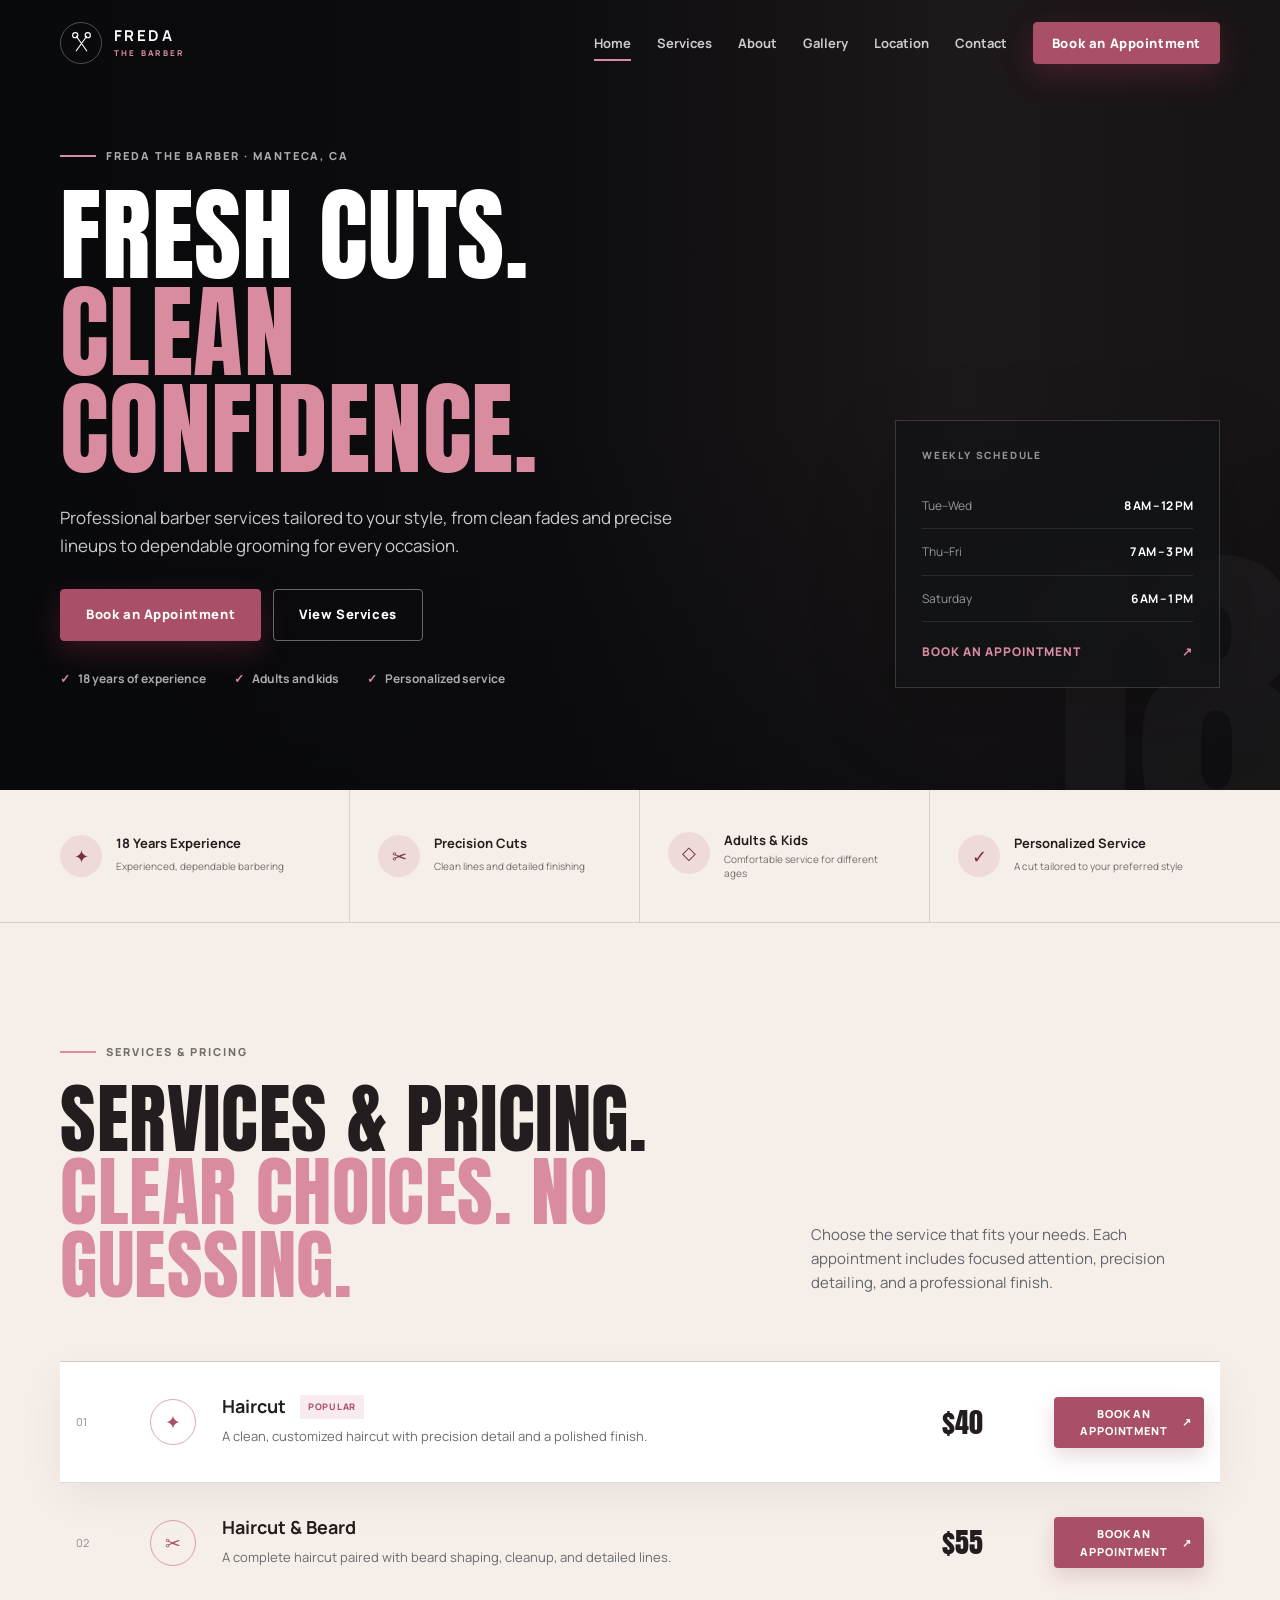
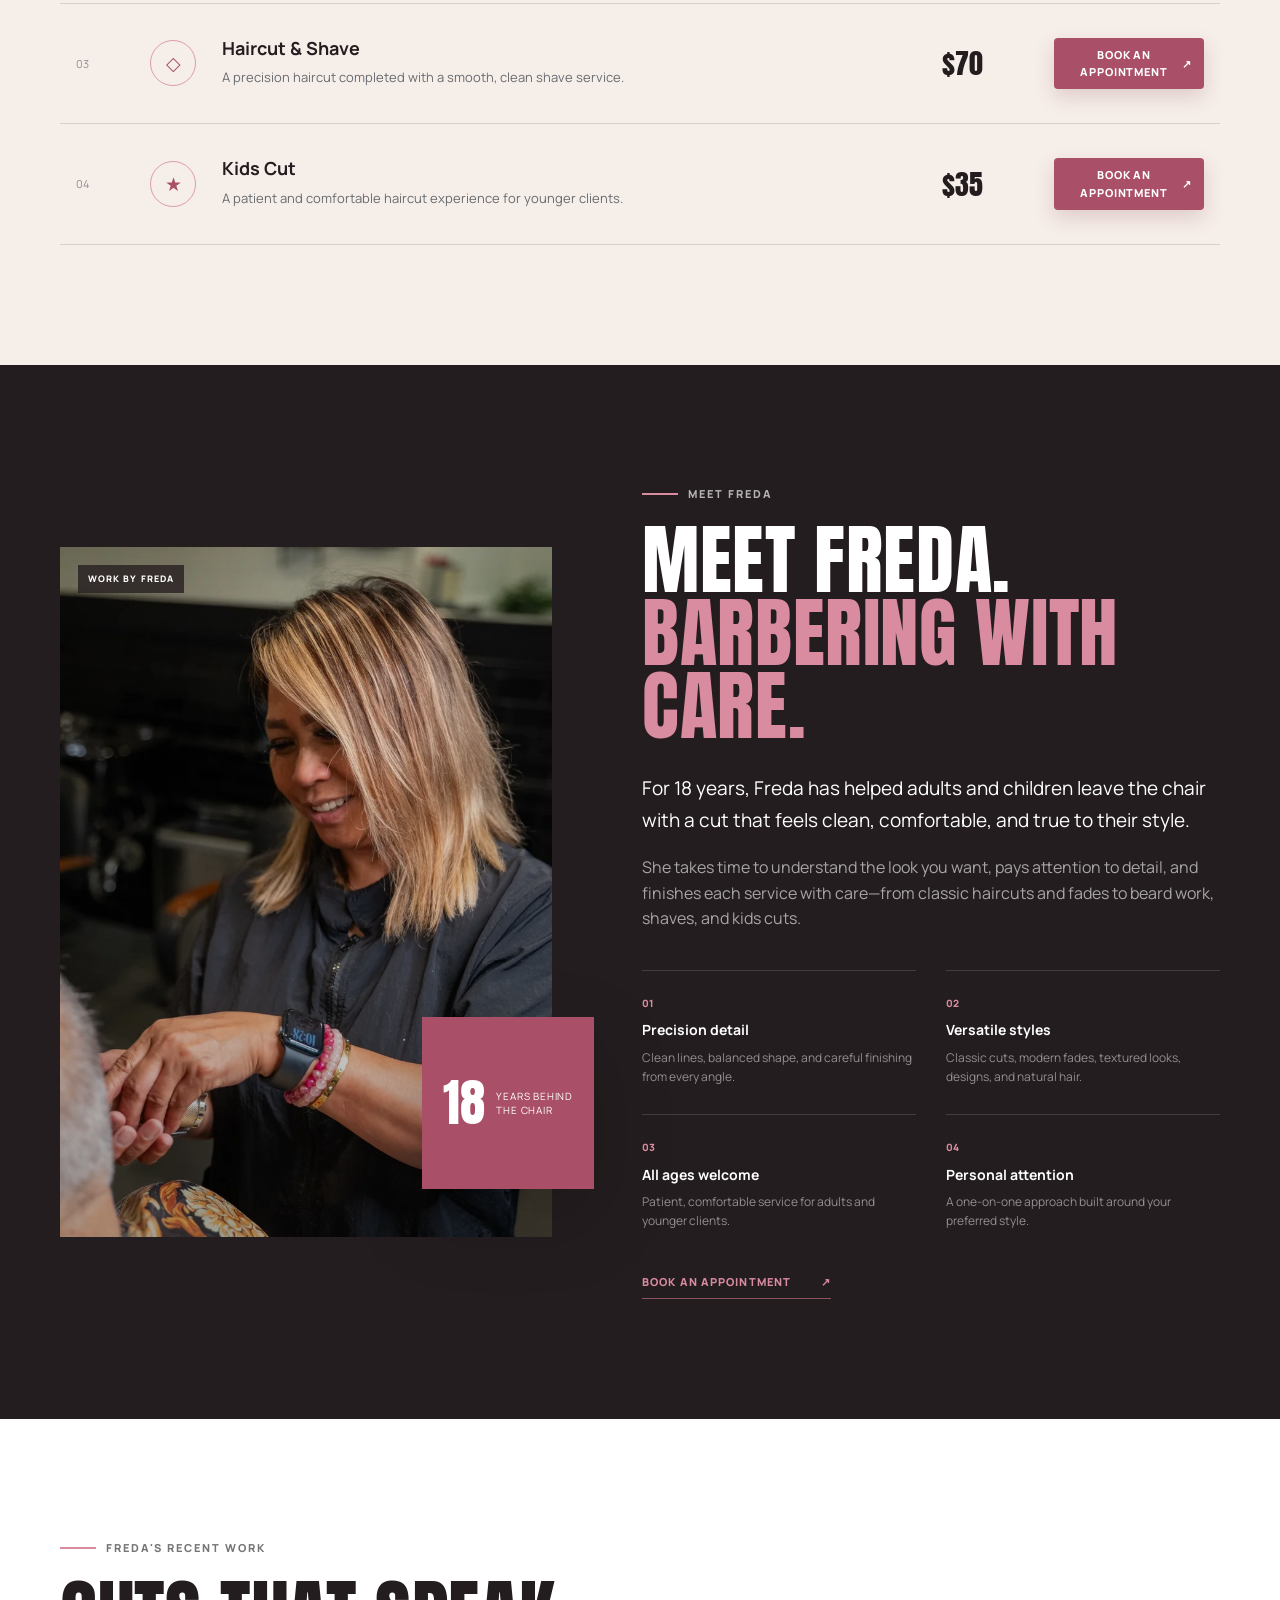
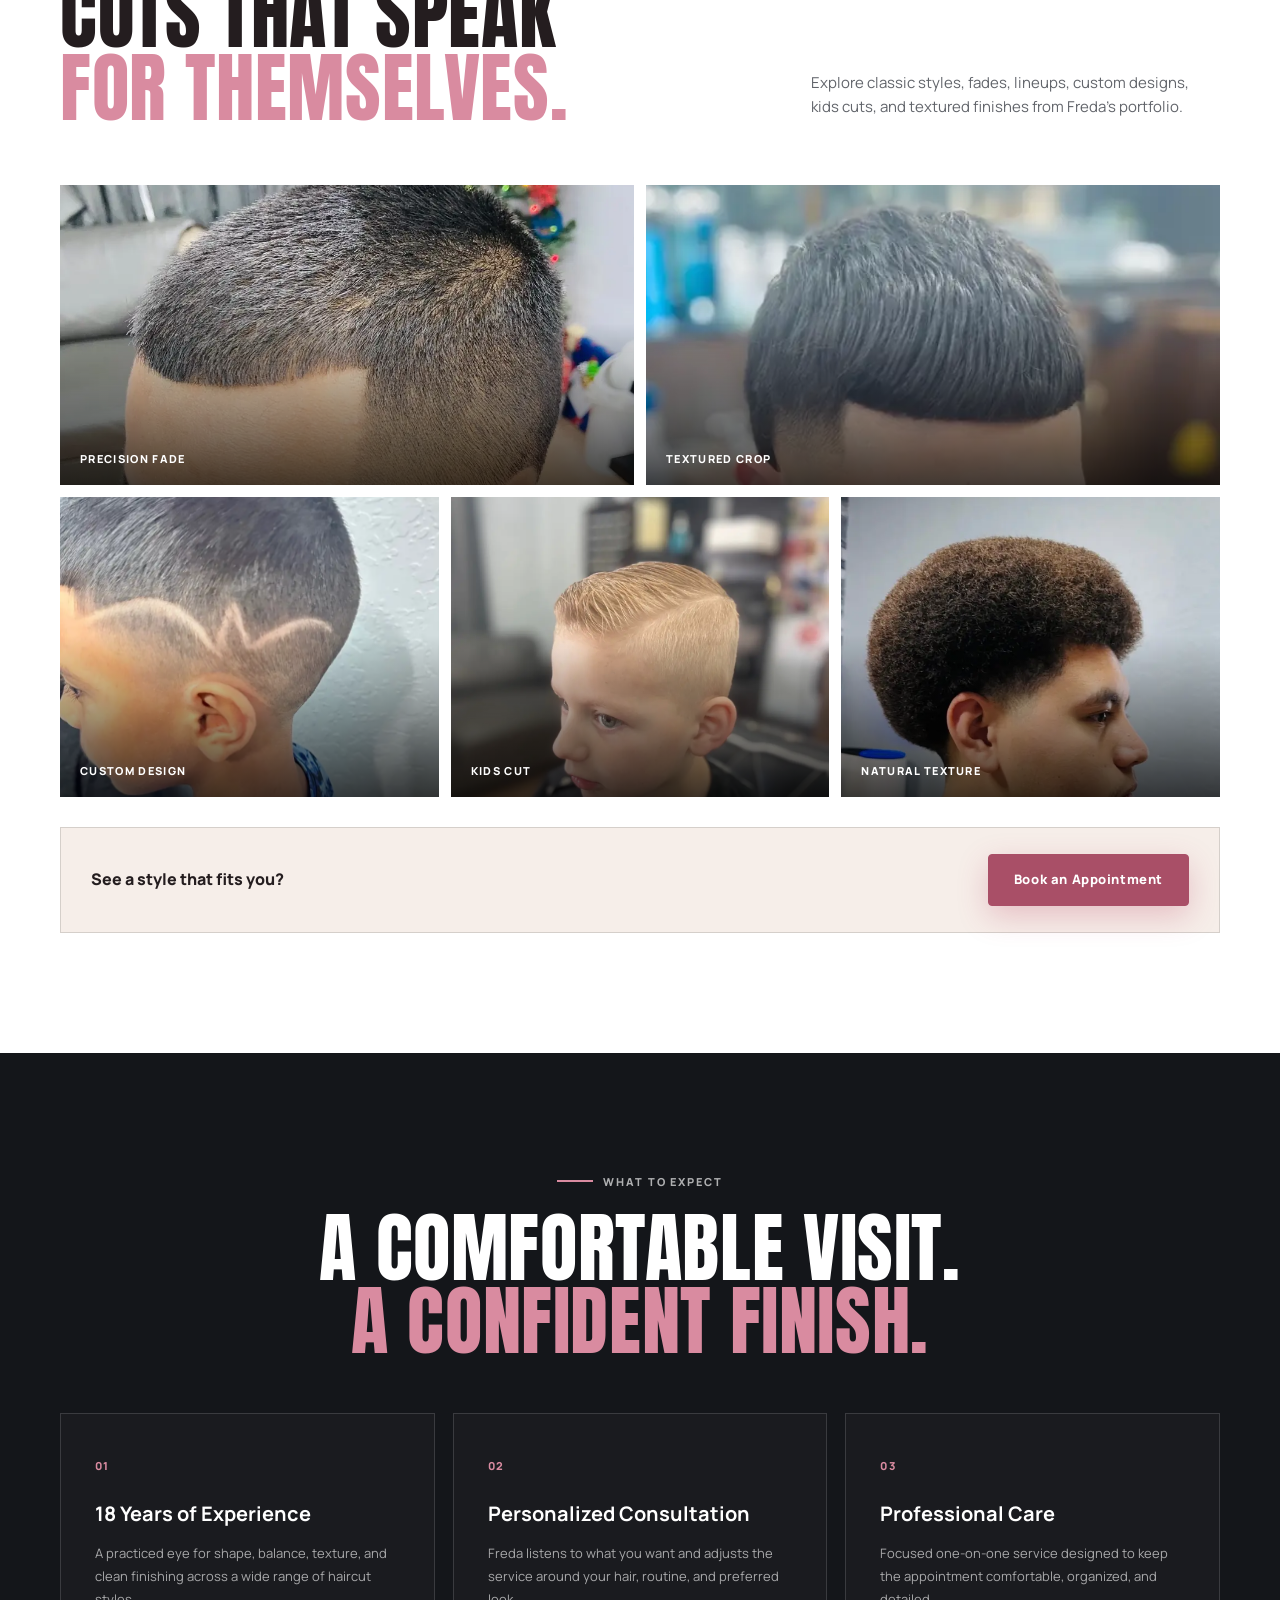
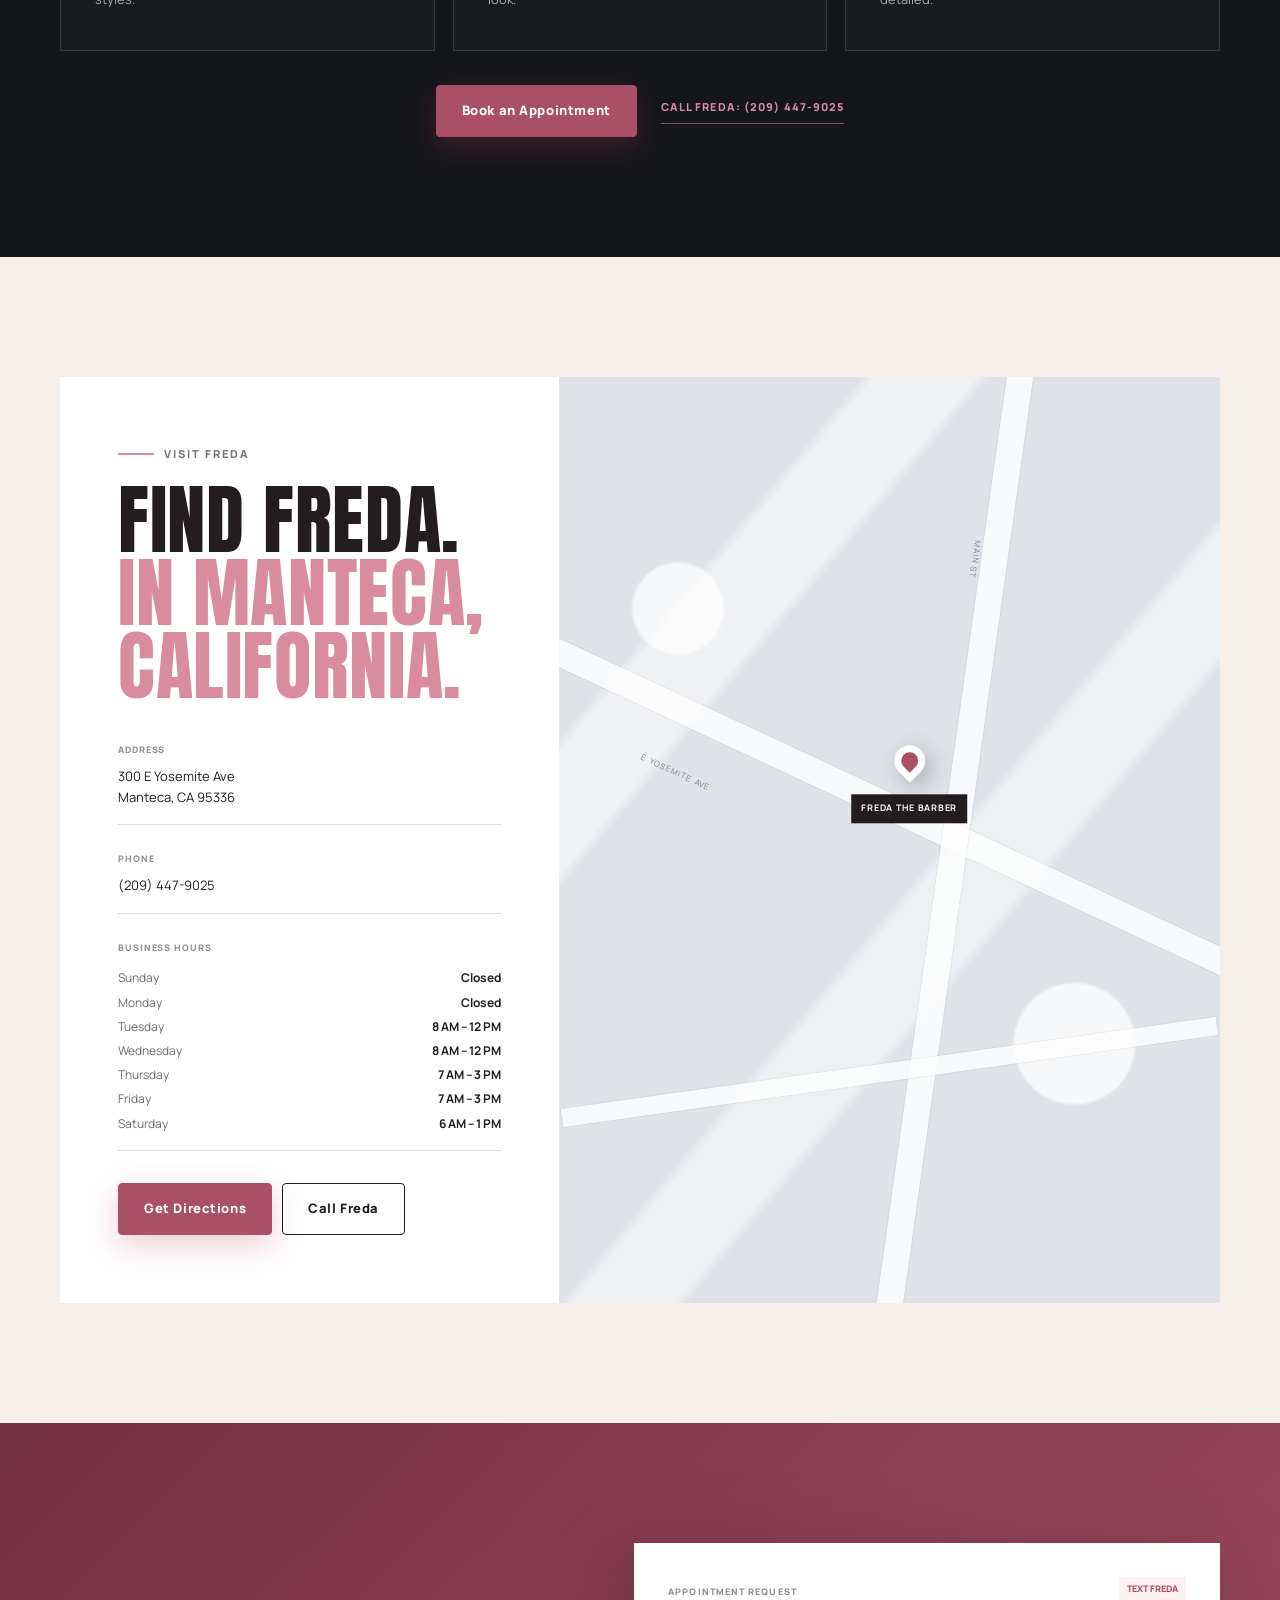
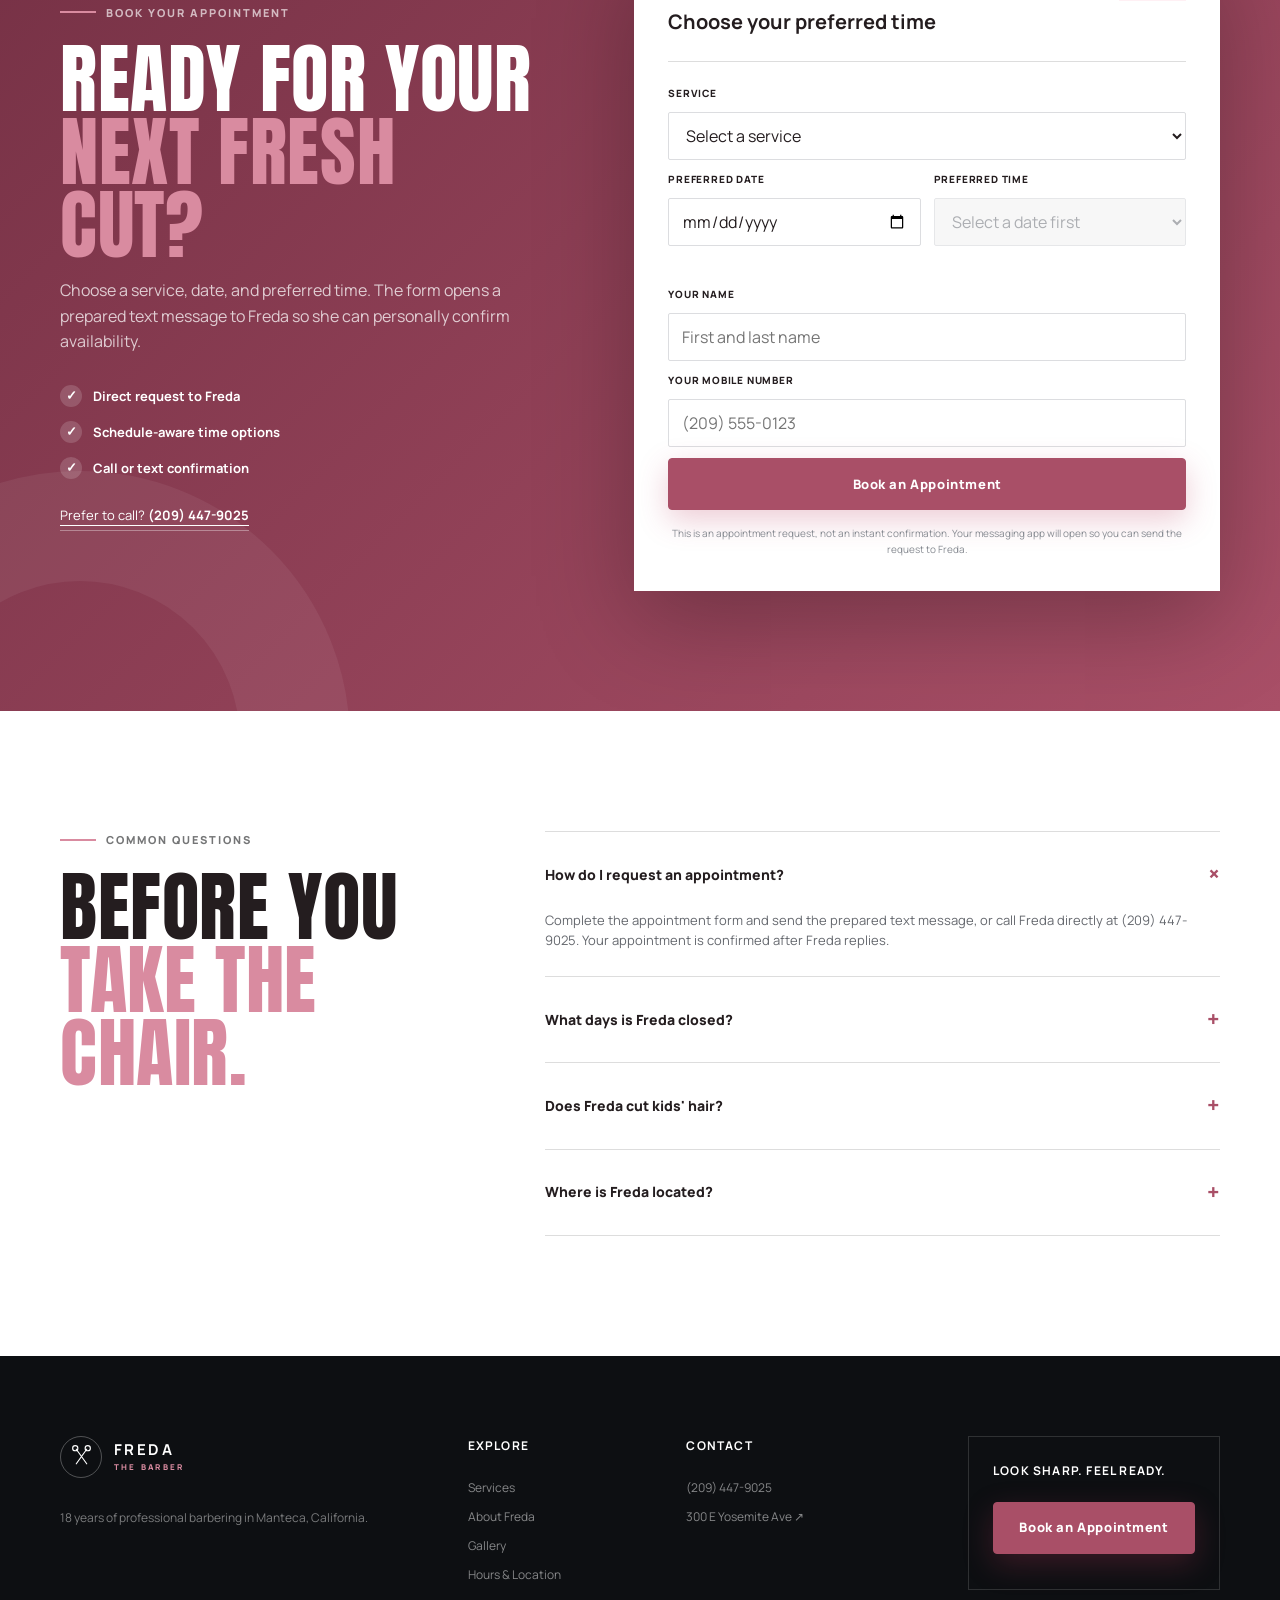
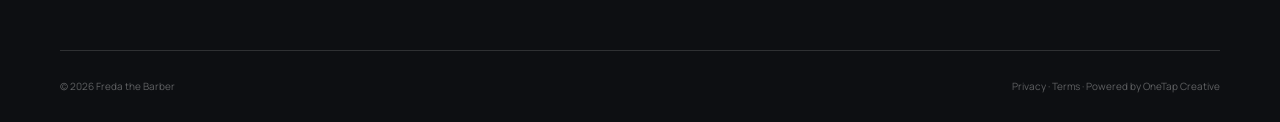
==== commit bcbba1ce: "SEO Improvement and hearder photo" ====
--- a/index.html
+++ b/index.html
@@ -5,7 +5,7 @@
 <meta charset="utf-8"/>
 <meta content="width=device-width, initial-scale=1.0, viewport-fit=cover" name="viewport"/>
 <meta content="#a94f67" name="theme-color"/>
-<meta content="Book professional barber services with Freda in Manteca, California. Explore haircuts, beard grooming, shaves, kids cuts, clear pricing, portfolio photos, hours, and appointment requests." name="description"/>
+<meta content="Visit Freda the Barber in Manteca, CA for professional haircuts, fades, beard grooming, shaves, and kids cuts. View pricing and request an appointment." name="description"/><meta content="index, follow, max-image-preview:large" name="robots"/>
 <meta content="Freda the Barber | Professional Barber Services in Manteca, CA" property="og:title"/>
 <meta content="Fresh cuts and clean confidence in Manteca. View Freda’s services, pricing, portfolio, hours, location, and appointment request options." property="og:description"/>
 <meta content="website" property="og:type"/>
@@ -33,9 +33,116 @@
     "addressCountry": "US"
   },
   "openingHoursSpecification": [
-    {"@type":"OpeningHoursSpecification","dayOfWeek":["Tuesday","Wednesday"],"opens":"08:00","closes":"12:00"},
-    {"@type":"OpeningHoursSpecification","dayOfWeek":["Thursday","Friday"],"opens":"07:00","closes":"15:00"},
-    {"@type":"OpeningHoursSpecification","dayOfWeek":"Saturday","opens":"06:00","closes":"13:00"}
+    {
+      "@type": "OpeningHoursSpecification",
+      "dayOfWeek": [
+        "Tuesday",
+        "Wednesday"
+      ],
+      "opens": "08:00",
+      "closes": "12:00"
+    },
+    {
+      "@type": "OpeningHoursSpecification",
+      "dayOfWeek": [
+        "Thursday",
+        "Friday"
+      ],
+      "opens": "07:00",
+      "closes": "15:00"
+    },
+    {
+      "@type": "OpeningHoursSpecification",
+      "dayOfWeek": "Saturday",
+      "opens": "06:00",
+      "closes": "13:00"
+    }
+  ],
+  "description": "Visit Freda the Barber in Manteca, CA for professional haircuts, fades, beard grooming, shaves, and kids cuts. View pricing and request an appointment.",
+  "areaServed": {
+    "@type": "City",
+    "name": "Manteca"
+  },
+  "currenciesAccepted": "USD",
+  "paymentAccepted": "Cash, electronic payment",
+  "hasOfferCatalog": {
+    "@type": "OfferCatalog",
+    "name": "Barber Services",
+    "itemListElement": [
+      {
+        "@type": "Offer",
+        "price": "40",
+        "priceCurrency": "USD",
+        "itemOffered": {
+          "@type": "Service",
+          "name": "Haircut"
+        }
+      },
+      {
+        "@type": "Offer",
+        "price": "55",
+        "priceCurrency": "USD",
+        "itemOffered": {
+          "@type": "Service",
+          "name": "Haircut & Beard"
+        }
+      },
+      {
+        "@type": "Offer",
+        "price": "70",
+        "priceCurrency": "USD",
+        "itemOffered": {
+          "@type": "Service",
+          "name": "Haircut & Shave"
+        }
+      },
+      {
+        "@type": "Offer",
+        "price": "35",
+        "priceCurrency": "USD",
+        "itemOffered": {
+          "@type": "Service",
+          "name": "Kids Cut"
+        }
+      }
+    ]
+  }
+}</script><meta content="Freda the Barber" property="og:site_name"/><meta content="en_US" property="og:locale"/><meta content="1200" property="og:image:width"/><meta content="630" property="og:image:height"/><script type="application/ld+json">{
+  "@context": "https://schema.org",
+  "@type": "FAQPage",
+  "mainEntity": [
+    {
+      "@type": "Question",
+      "name": "How do I request an appointment?",
+      "acceptedAnswer": {
+        "@type": "Answer",
+        "text": "Complete the appointment form and send the prepared text message, or call Freda directly at (209) 447-9025. Your appointment is confirmed after Freda replies."
+      }
+    },
+    {
+      "@type": "Question",
+      "name": "What days is Freda closed?",
+      "acceptedAnswer": {
+        "@type": "Answer",
+        "text": "Freda is closed on Sundays and Mondays. Available hours vary Tuesday through Saturday."
+      }
+    },
+    {
+      "@type": "Question",
+      "name": "Does Freda cut kids' hair?",
+      "acceptedAnswer": {
+        "@type": "Answer",
+        "text": "Yes. Kids cuts are available for $35, with a patient and comfortable appointment experience."
+      }
+    },
+    {
+      "@type": "Question",
+      "name": "Where is Freda located?",
+      "acceptedAnswer": {
+        "@type": "Answer",
+        "text": "Freda is located at 300 E Yosemite Ave in Manteca, California 95336."
+      }
+    }
   ]
 }</script></head>
 <body>
@@ -44,7 +151,7 @@
 <div class="nav-shell container">
 <a aria-label="Freda the Barber home" class="brand" href="#home">
 <span aria-hidden="true" class="brand-mark">
-<svg role="img" viewBox="0 0 48 48">
+<svg role="img" viewbox="0 0 48 48">
 <path d="M14 10l20 28M34 10L14 38"></path>
 <circle cx="12" cy="8" r="5"></circle>
 <circle cx="36" cy="8" r="5"></circle>
@@ -63,7 +170,7 @@
 </header>
 <main id="main">
 <section aria-labelledby="hero-title" class="hero" id="home">
-<div aria-label="A polished classic haircut completed by Freda the Barber in Manteca" class="hero-media" role="img"></div>
+<div aria-label="Professional barber clippers, scissors, combs, and grooming tools arranged at a barbershop station" class="hero-media" role="img"></div>
 <div class="hero-overlay"></div>
 <div class="hero-grid container">
 <div class="hero-content reveal">
@@ -327,7 +434,7 @@
 <div>
 <a class="brand footer-brand" href="#home">
 <span aria-hidden="true" class="brand-mark">
-<svg viewBox="0 0 48 48"><path d="M14 10l20 28M34 10L14 38"></path><circle cx="12" cy="8" r="5"></circle><circle cx="36" cy="8" r="5"></circle></svg>
+<svg viewbox="0 0 48 48"><path d="M14 10l20 28M34 10L14 38"></path><circle cx="12" cy="8" r="5"></circle><circle cx="36" cy="8" r="5"></circle></svg>
 </span>
 <span class="brand-copy"><strong>FREDA</strong><small>THE BARBER</small></span>
 </a>
--- a/styles.css
+++ b/styles.css
@@ -77,7 +77,7 @@
 .button-full { width: 100%; }
 
 .hero { min-height: 790px; position: relative; display: flex; align-items: center; color: #fff; background: var(--ink); overflow: hidden; }
-.hero-media { position: absolute; inset: 0; background-image: url("assets/freda-classic-taper.webp"); background-size: cover; background-position: 67% 34%; transform: scale(1.02); }
+.hero-media { position: absolute; inset: 0; background-image: url("https://images.pexels.com/photos/14612735/pexels-photo-14612735.jpeg?auto=compress&cs=tinysrgb&w=1920"); background-size: cover; background-position: 67% 34%; transform: scale(1.02); }
 .hero-overlay { position: absolute; inset: 0; background: linear-gradient(90deg, rgba(8,9,11,.98) 0%, rgba(8,9,11,.83) 43%, rgba(8,9,11,.24) 75%, rgba(8,9,11,.44) 100%), linear-gradient(0deg, rgba(8,9,11,.58), transparent 46%); }
 .hero-grid { position: relative; z-index: 2; display: grid; grid-template-columns: minmax(0, 1fr) 325px; align-items: end; gap: 70px; padding-top: 135px; padding-bottom: 90px; }
 .hero-content { max-width: 735px; }
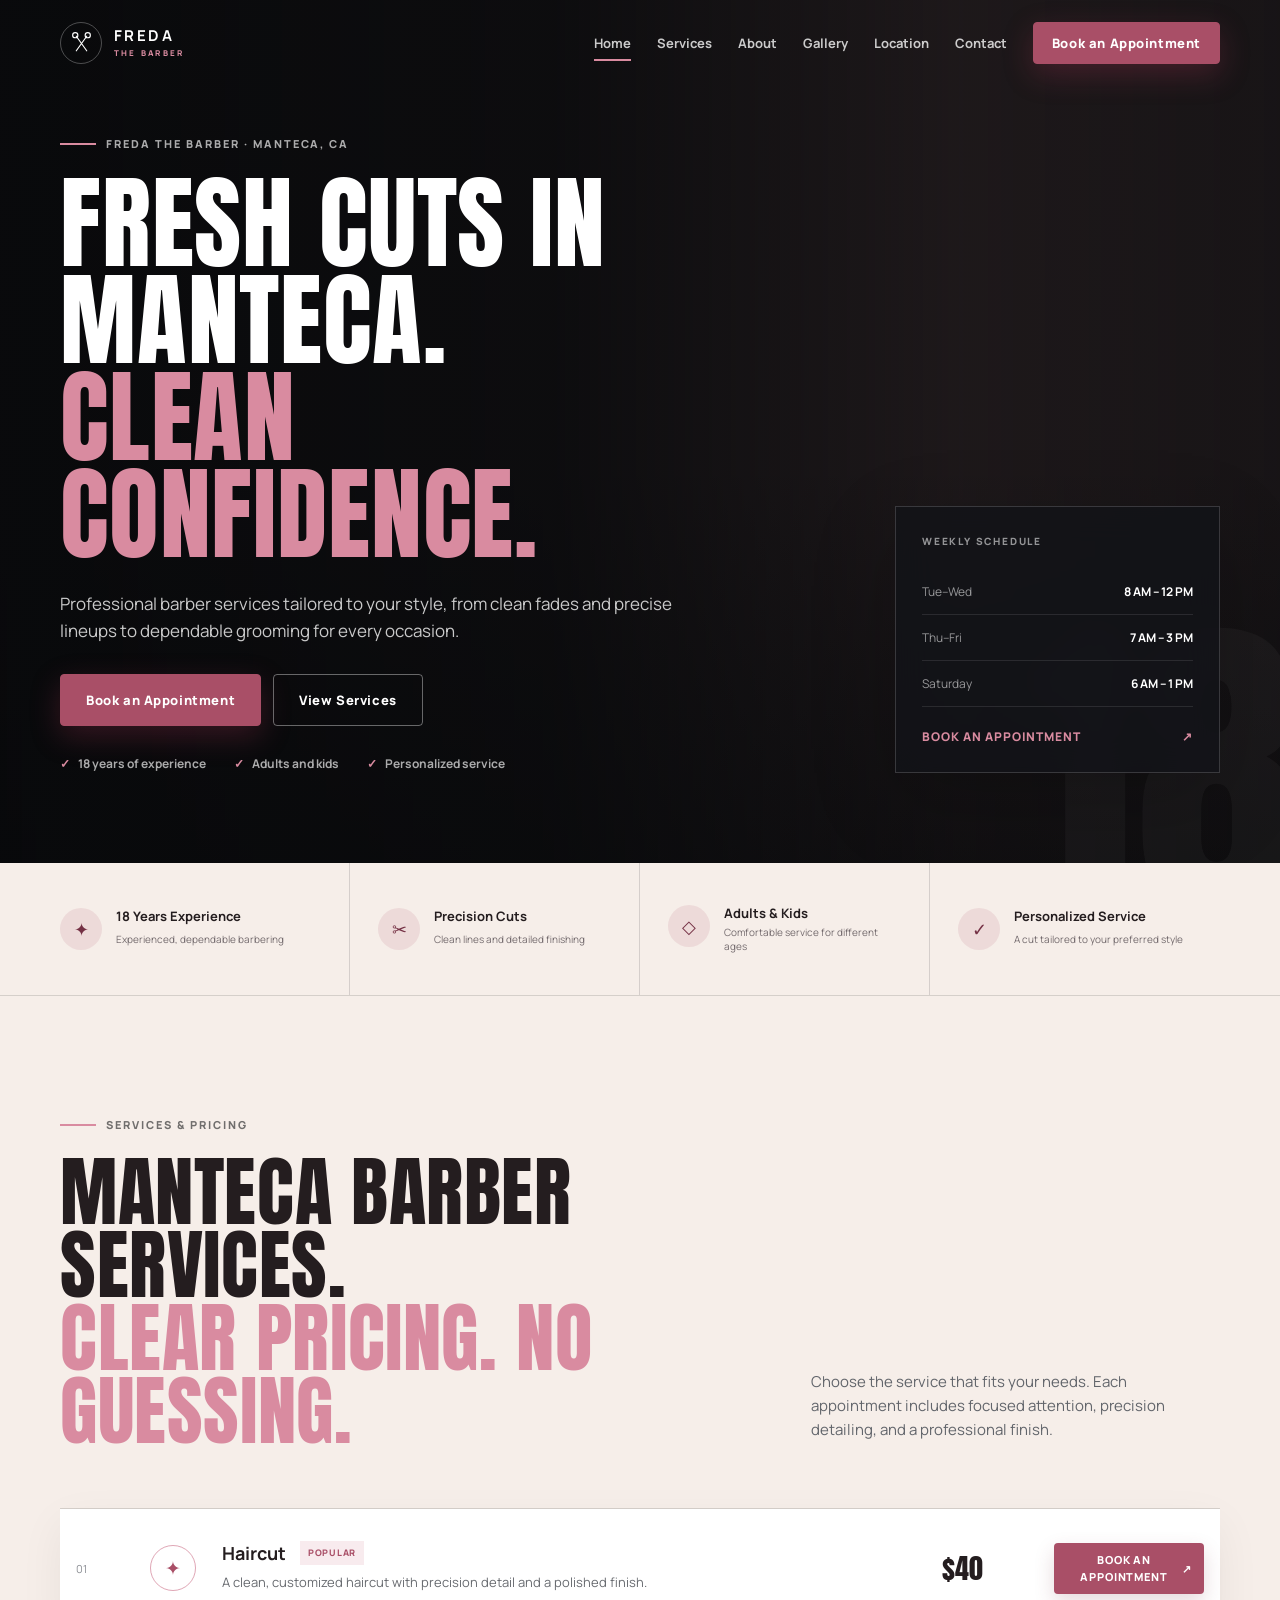
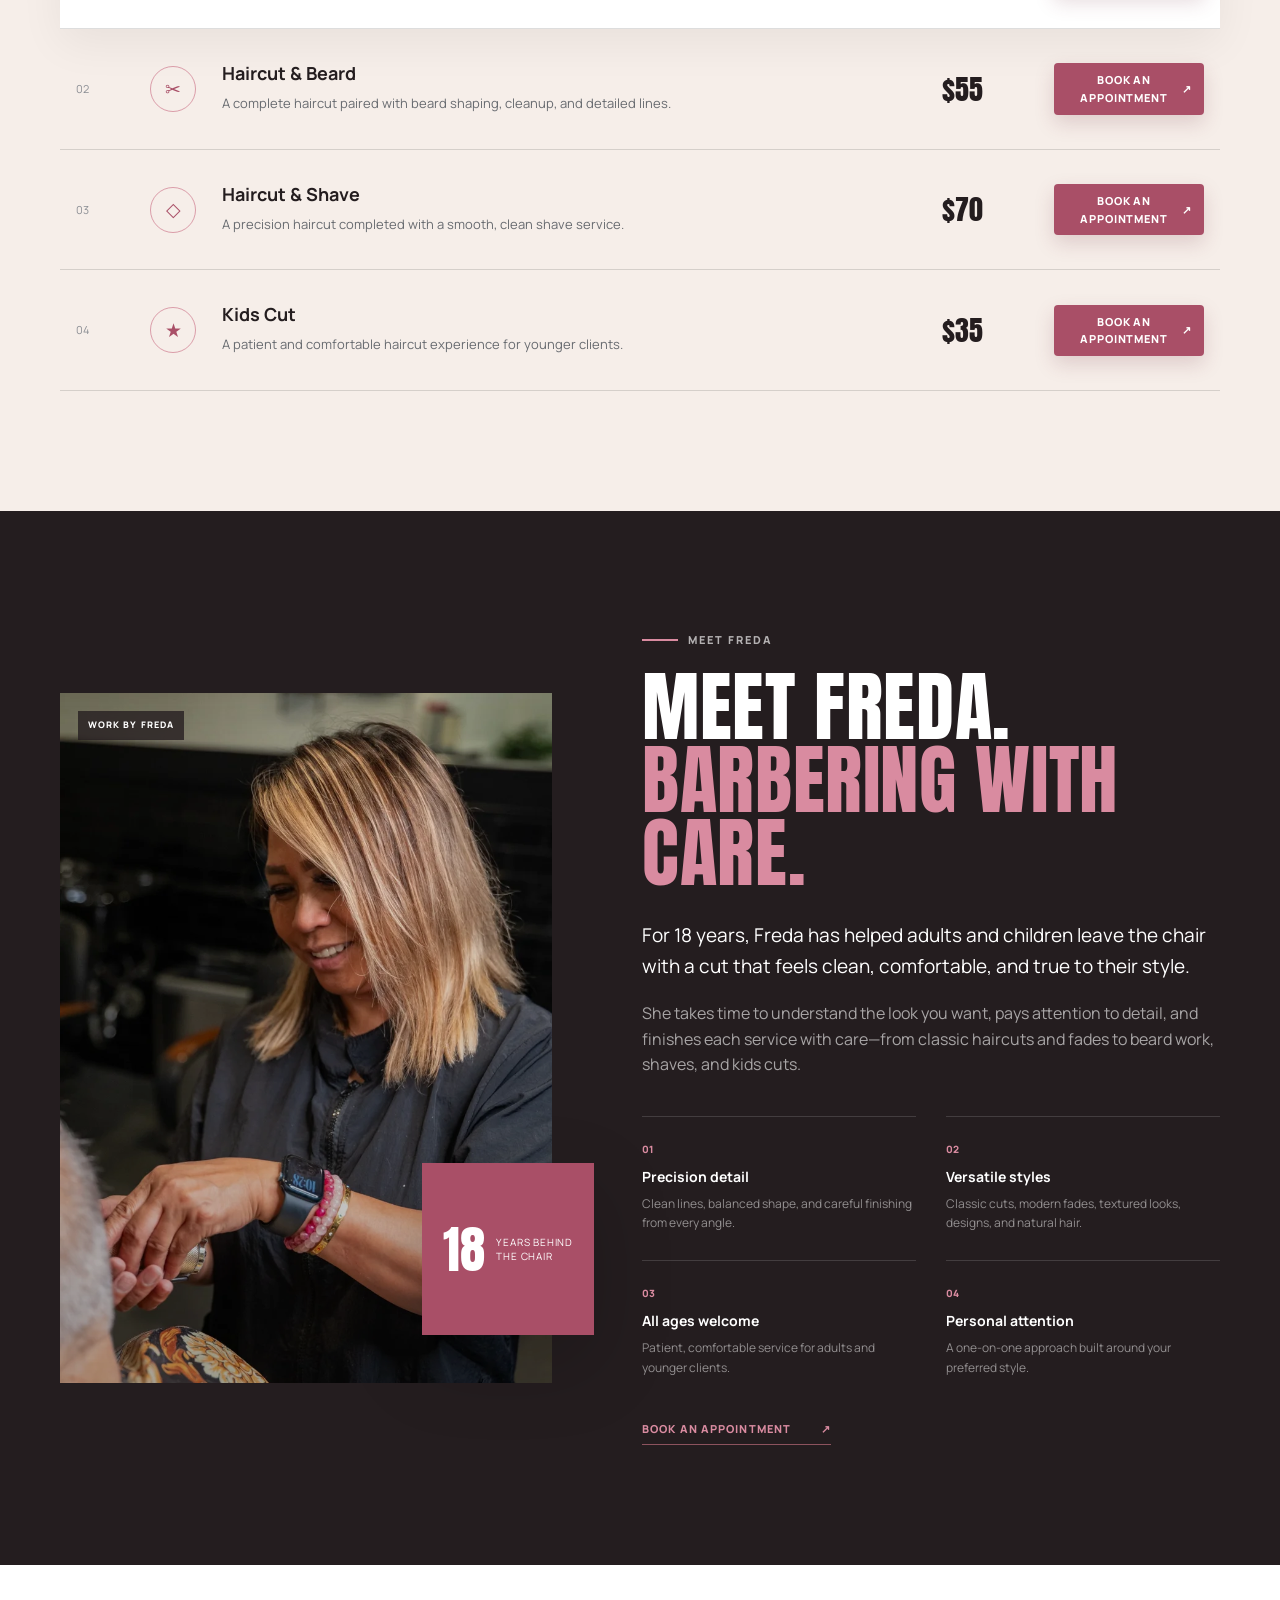
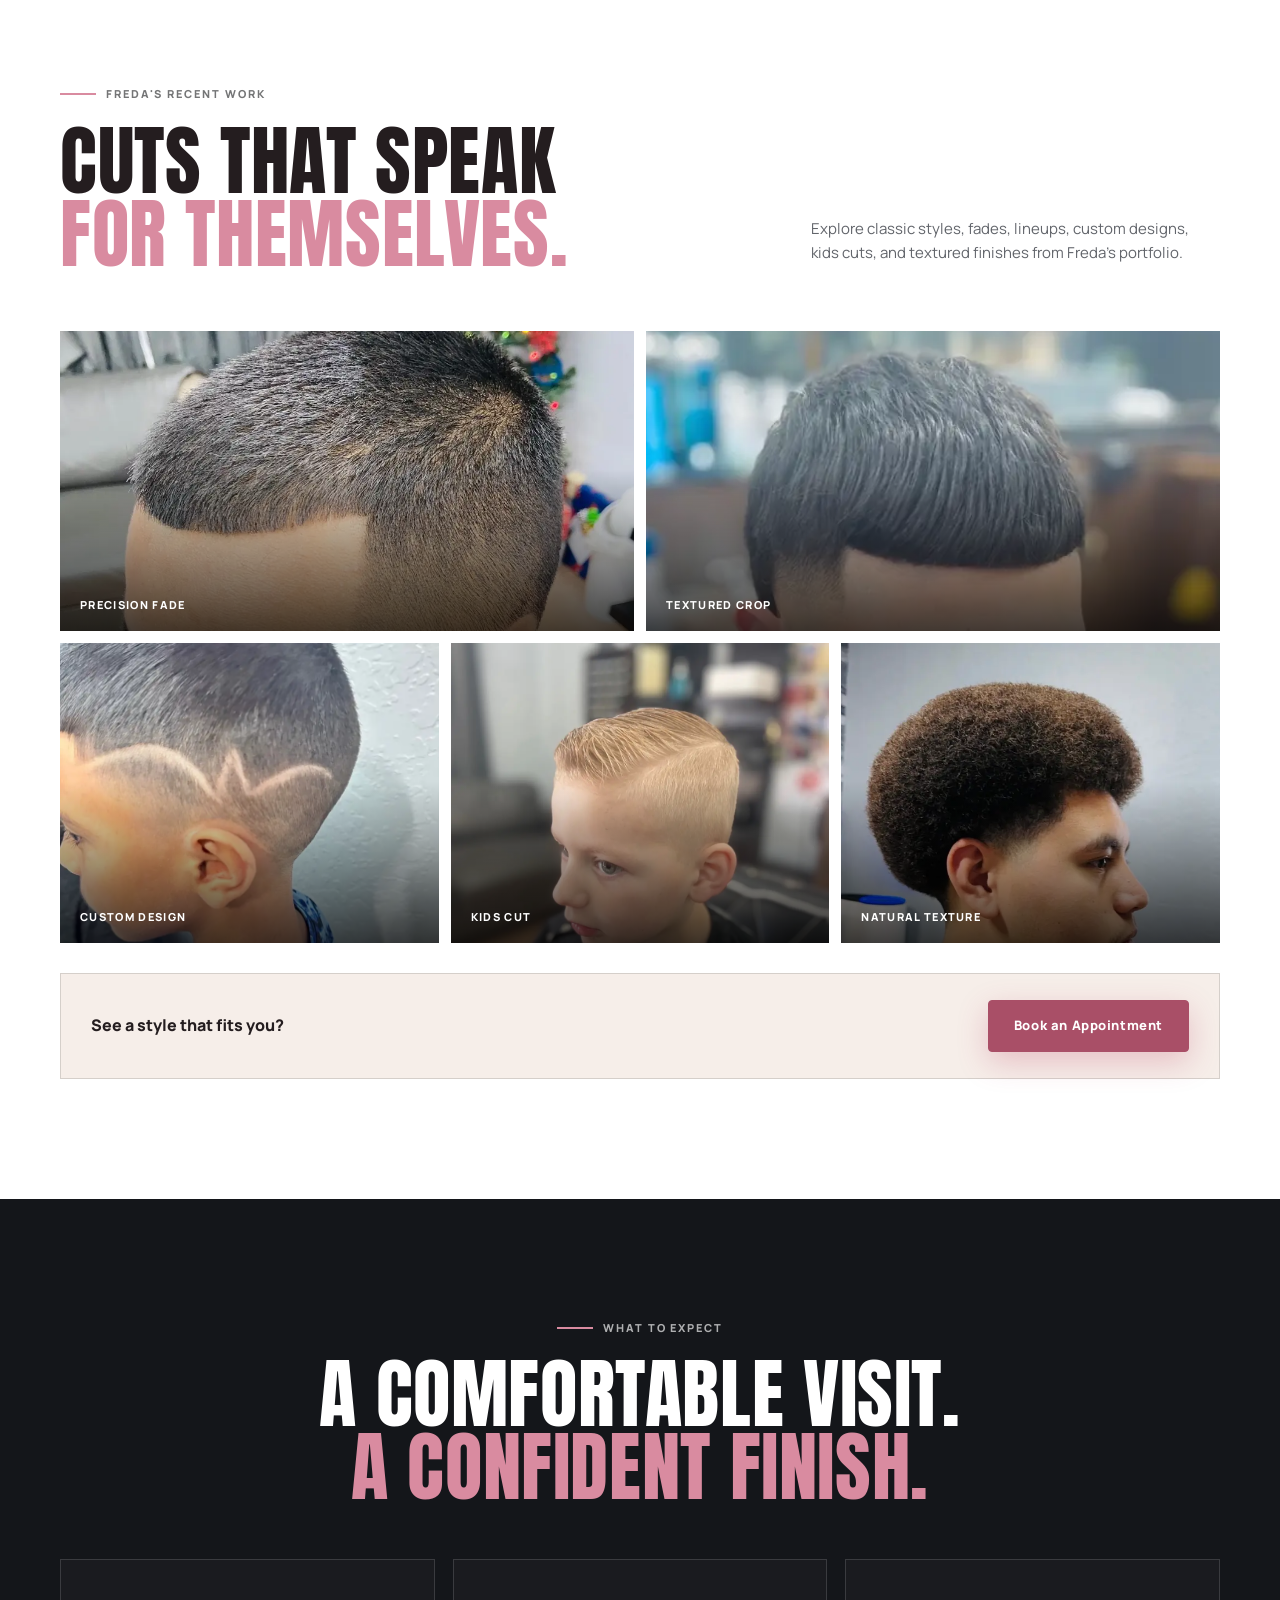
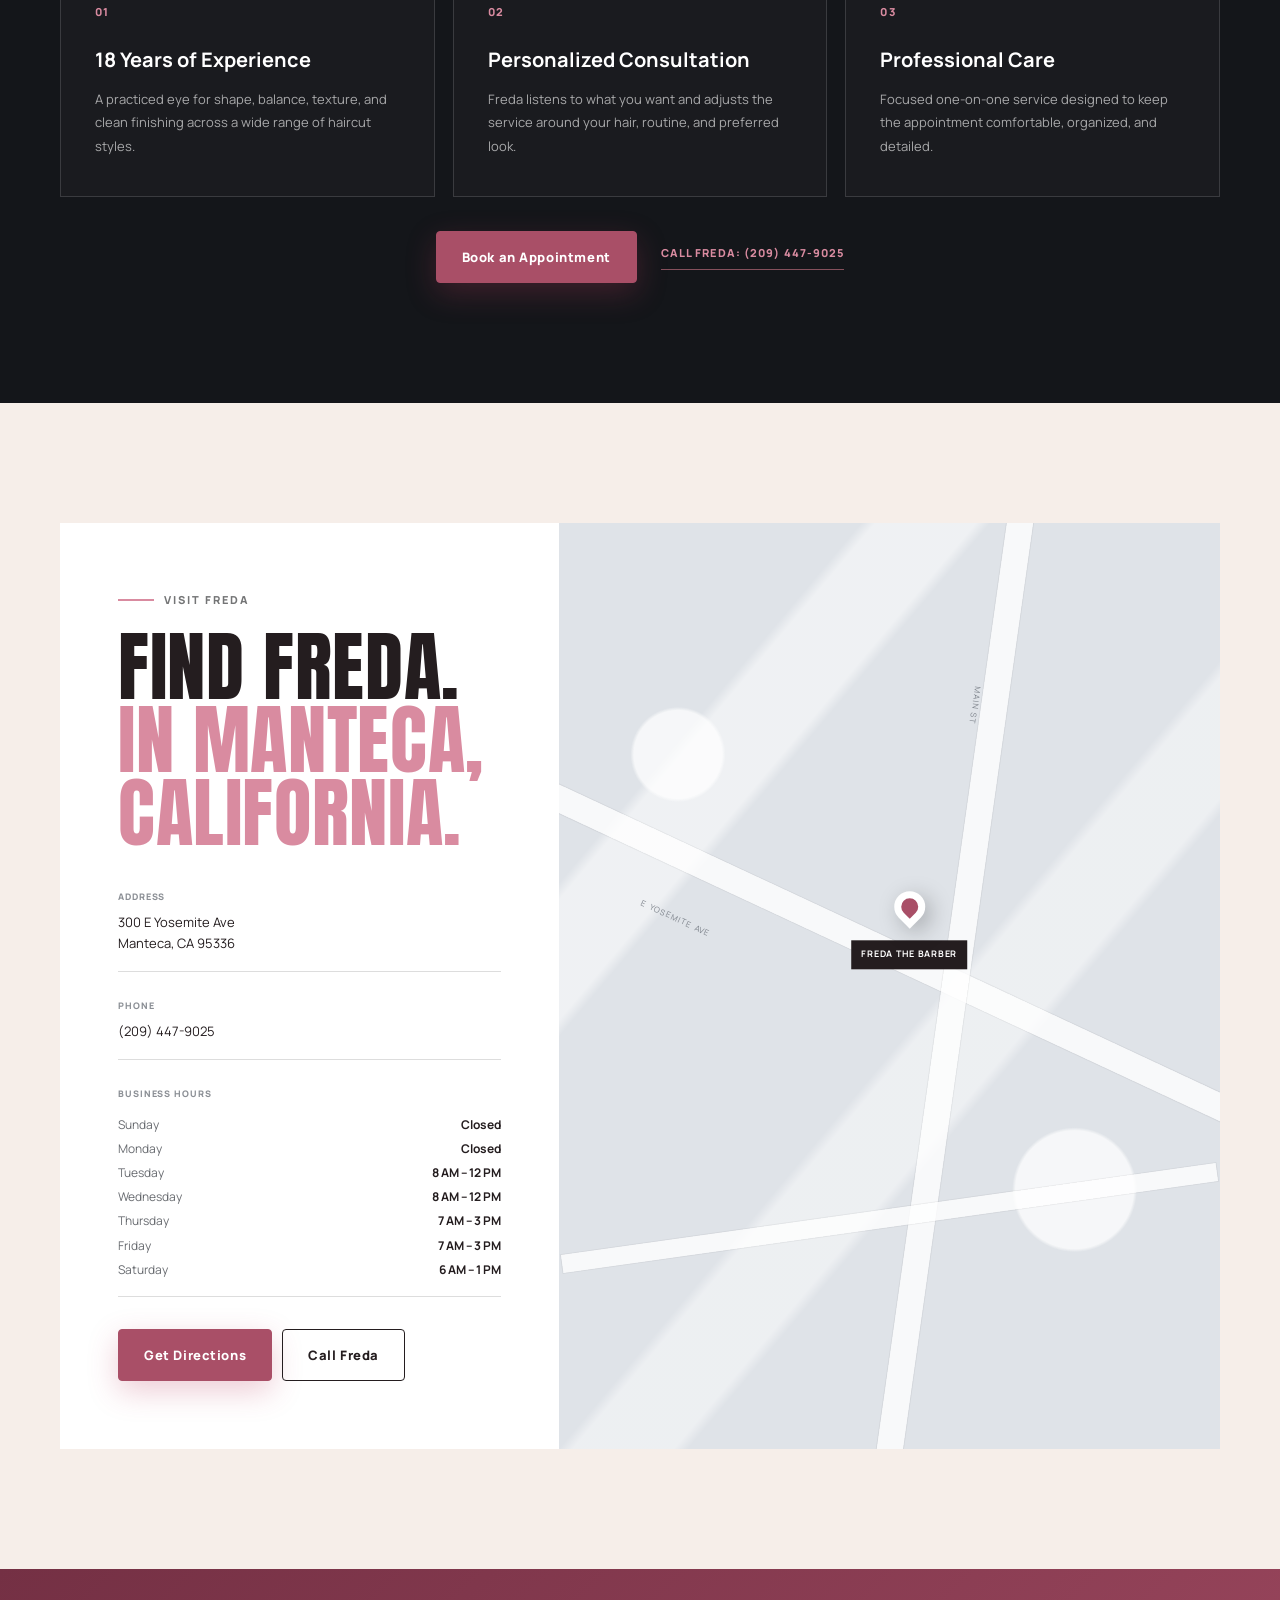
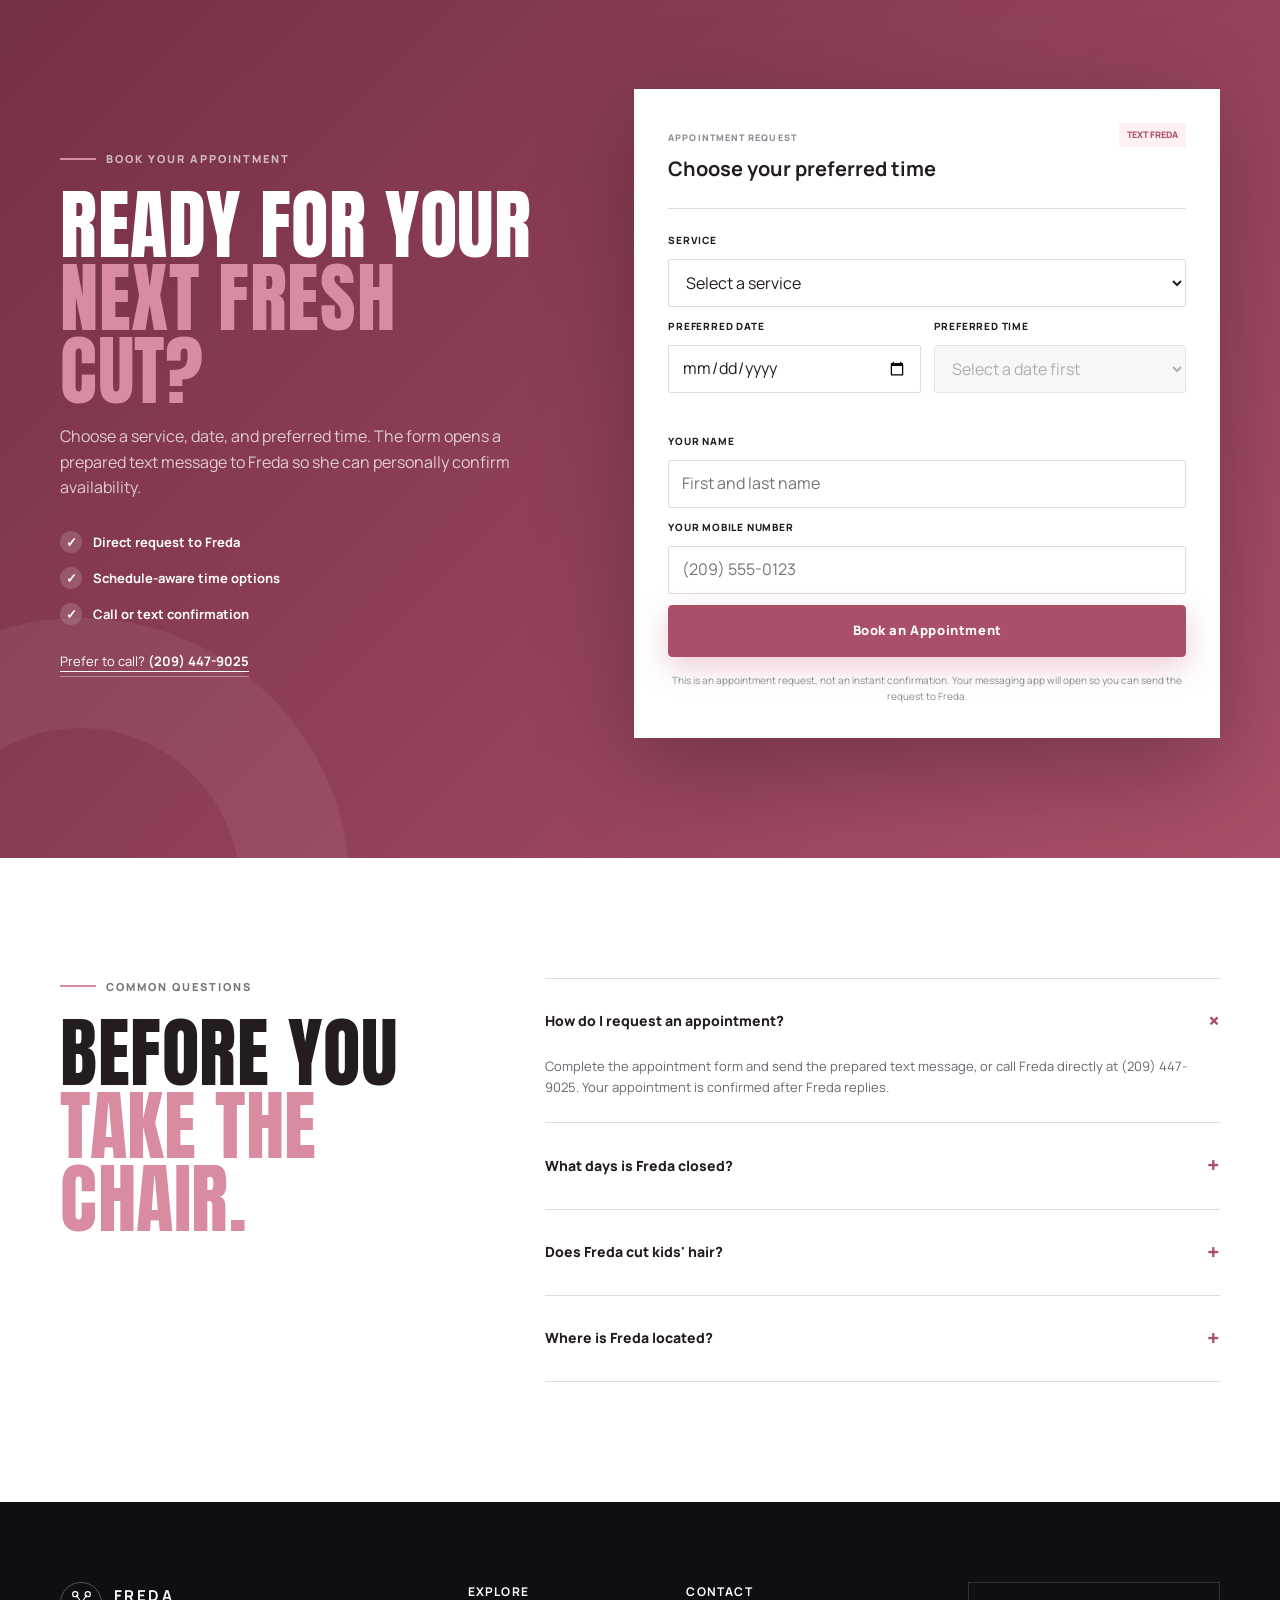
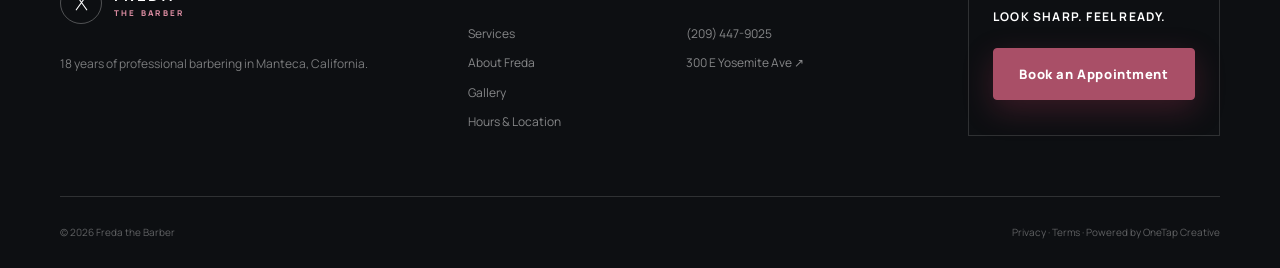
==== commit a700a1bd: "Upgrade Freda website advanced SEO" ====
--- a/index.html
+++ b/index.html
@@ -5,146 +5,136 @@
 <meta charset="utf-8"/>
 <meta content="width=device-width, initial-scale=1.0, viewport-fit=cover" name="viewport"/>
 <meta content="#a94f67" name="theme-color"/>
-<meta content="Visit Freda the Barber in Manteca, CA for professional haircuts, fades, beard grooming, shaves, and kids cuts. View pricing and request an appointment." name="description"/><meta content="index, follow, max-image-preview:large" name="robots"/>
-<meta content="Freda the Barber | Professional Barber Services in Manteca, CA" property="og:title"/>
-<meta content="Fresh cuts and clean confidence in Manteca. View Freda’s services, pricing, portfolio, hours, location, and appointment request options." property="og:description"/>
+<meta content="Freda the Barber provides professional haircuts, fades, beard grooming, shaves, and kids cuts in Manteca, California. View pricing, hours, location, recent work, and request an appointment." name="description"/>
+<meta content="Freda the Barber, Manteca barber, barber shop Manteca CA, haircuts Manteca, fades Manteca, beard grooming Manteca, kids haircuts Manteca, women barber Manteca" name="keywords"/>
+<meta content="index, follow, max-image-preview:large, max-snippet:-1, max-video-preview:-1" name="robots"/>
+<meta content="Freda the Barber" name="author"/>
+<meta content="Freda the Barber" name="publisher"/>
+<meta content="US-CA" name="geo.region"/>
+<meta content="Manteca" name="geo.placename"/>
+<link href="https://freda-modern-barber-website.vercel.app/" rel="canonical"/>
+<link href="manifest.webmanifest" rel="manifest"/>
+<link href="https://fonts.googleapis.com" rel="preconnect"/>
+<link crossorigin="" href="https://fonts.gstatic.com" rel="preconnect"/>
+<link href="https://images.pexels.com" rel="preconnect"/>
+<link href="https://fonts.googleapis.com/css2?family=Anton&amp;family=Manrope:wght@400;500;600;700;800&amp;display=swap" rel="stylesheet"/>
+<link href="assets/favicon.svg" rel="icon" type="image/svg+xml"/>
+<link href="assets/favicon.svg" rel="apple-touch-icon"/>
+<link href="styles.css" rel="stylesheet"/>
+<title>Freda the Barber | Haircuts &amp; Fades in Manteca, CA</title>
+<meta content="Freda the Barber | Haircuts &amp; Fades in Manteca, CA" property="og:title"/>
+<meta content="Professional haircuts, fades, beard grooming, shaves, and kids cuts in Manteca, California, backed by 18 years of barbering experience." property="og:description"/>
 <meta content="website" property="og:type"/>
 <meta content="https://freda-modern-barber-website.vercel.app/" property="og:url"/>
-<title>Freda the Barber | Professional Barber Services in Manteca, CA</title>
-<link href="https://fonts.googleapis.com" rel="preconnect"/>
-<link crossorigin="" href="https://fonts.gstatic.com" rel="preconnect"/>
-<link href="https://fonts.googleapis.com/css2?family=Anton&amp;family=Manrope:wght@400;500;600;700;800&amp;display=swap" rel="stylesheet"/>
-<link href="assets/favicon.svg" rel="icon" type="image/svg+xml"/>
-<link href="styles.css" rel="stylesheet"/>
-<meta content="https://freda-modern-barber-website.vercel.app/assets/freda-classic-taper.webp" property="og:image"/><meta content="A polished classic haircut completed by Freda the Barber" property="og:image:alt"/><meta content="summary_large_image" name="twitter:card"/><meta content="Freda the Barber | Manteca, CA" name="twitter:title"/><meta content="Professional haircuts, beard grooming, shaves, and kids cuts backed by 18 years of experience." name="twitter:description"/><meta content="https://freda-modern-barber-website.vercel.app/assets/freda-classic-taper.webp" name="twitter:image"/><link href="https://freda-modern-barber-website.vercel.app/" rel="canonical"/><script type="application/ld+json">{
+<meta content="Freda the Barber" property="og:site_name"/>
+<meta content="en_US" property="og:locale"/>
+<meta content="https://freda-modern-barber-website.vercel.app/assets/freda-classic-taper.webp" property="og:image"/>
+<meta content="A polished classic haircut and fade completed by Freda the Barber in Manteca, California" property="og:image:alt"/>
+<meta content="771" property="og:image:width"/>
+<meta content="1200" property="og:image:height"/>
+<meta content="summary_large_image" name="twitter:card"/>
+<meta content="Freda the Barber | Haircuts &amp; Fades in Manteca, CA" name="twitter:title"/>
+<meta content="Professional Manteca barber services including haircuts, fades, beard grooming, shaves, and kids cuts." name="twitter:description"/>
+<meta content="https://freda-modern-barber-website.vercel.app/assets/freda-classic-taper.webp" name="twitter:image"/>
+<meta content="A polished classic haircut and fade completed by Freda the Barber" name="twitter:image:alt"/>
+<script type="application/ld+json">{
   "@context": "https://schema.org",
-  "@type": "BarberShop",
-  "name": "Freda the Barber",
-  "url": "https://freda-modern-barber-website.vercel.app/",
-  "image": "https://freda-modern-barber-website.vercel.app/assets/freda-classic-taper.webp",
-  "telephone": "+1-209-447-9025",
-  "priceRange": "$35-$70",
-  "address": {
-    "@type": "PostalAddress",
-    "streetAddress": "300 E Yosemite Ave",
-    "addressLocality": "Manteca",
-    "addressRegion": "CA",
-    "postalCode": "95336",
-    "addressCountry": "US"
-  },
-  "openingHoursSpecification": [
+  "@graph": [
     {
-      "@type": "OpeningHoursSpecification",
-      "dayOfWeek": [
-        "Tuesday",
-        "Wednesday"
+      "@type": ["BarberShop", "LocalBusiness"],
+      "@id": "https://freda-modern-barber-website.vercel.app/#business",
+      "name": "Freda the Barber",
+      "alternateName": "Freda",
+      "url": "https://freda-modern-barber-website.vercel.app/",
+      "image": [
+        "https://freda-modern-barber-website.vercel.app/assets/freda-classic-taper.webp",
+        "https://freda-modern-barber-website.vercel.app/assets/freda-precision-fade.webp",
+        "https://freda-modern-barber-website.vercel.app/assets/freda-textured-crop.webp"
       ],
-      "opens": "08:00",
-      "closes": "12:00"
-    },
-    {
-      "@type": "OpeningHoursSpecification",
-      "dayOfWeek": [
-        "Thursday",
-        "Friday"
+      "description": "Professional barber in Manteca, California offering haircuts, fades, beard grooming, shaves, kids cuts, personalized consultations, and detailed finishing.",
+      "telephone": "+1-209-447-9025",
+      "priceRange": "$35-$70",
+      "currenciesAccepted": "USD",
+      "paymentAccepted": "Cash, electronic payment",
+      "address": {
+        "@type": "PostalAddress",
+        "streetAddress": "300 E Yosemite Ave",
+        "addressLocality": "Manteca",
+        "addressRegion": "CA",
+        "postalCode": "95336",
+        "addressCountry": "US"
+      },
+      "areaServed": {
+        "@type": "City",
+        "name": "Manteca",
+        "sameAs": "https://en.wikipedia.org/wiki/Manteca,_California"
+      },
+      "hasMap": "https://www.google.com/maps/search/?api=1&query=300+E+Yosemite+Ave+Manteca+CA+95336",
+      "founder": {"@id": "https://freda-modern-barber-website.vercel.app/#freda"},
+      "openingHoursSpecification": [
+        {"@type":"OpeningHoursSpecification","dayOfWeek":["Tuesday","Wednesday"],"opens":"08:00","closes":"12:00"},
+        {"@type":"OpeningHoursSpecification","dayOfWeek":["Thursday","Friday"],"opens":"07:00","closes":"15:00"},
+        {"@type":"OpeningHoursSpecification","dayOfWeek":"Saturday","opens":"06:00","closes":"13:00"}
       ],
-      "opens": "07:00",
-      "closes": "15:00"
-    },
-    {
-      "@type": "OpeningHoursSpecification",
-      "dayOfWeek": "Saturday",
-      "opens": "06:00",
-      "closes": "13:00"
-    }
-  ],
-  "description": "Visit Freda the Barber in Manteca, CA for professional haircuts, fades, beard grooming, shaves, and kids cuts. View pricing and request an appointment.",
-  "areaServed": {
-    "@type": "City",
-    "name": "Manteca"
-  },
-  "currenciesAccepted": "USD",
-  "paymentAccepted": "Cash, electronic payment",
-  "hasOfferCatalog": {
-    "@type": "OfferCatalog",
-    "name": "Barber Services",
-    "itemListElement": [
-      {
-        "@type": "Offer",
-        "price": "40",
-        "priceCurrency": "USD",
-        "itemOffered": {
-          "@type": "Service",
-          "name": "Haircut"
-        }
+      "contactPoint": {
+        "@type": "ContactPoint",
+        "telephone": "+1-209-447-9025",
+        "contactType": "appointments",
+        "areaServed": "US-CA",
+        "availableLanguage": "English"
       },
-      {
-        "@type": "Offer",
-        "price": "55",
-        "priceCurrency": "USD",
-        "itemOffered": {
-          "@type": "Service",
-          "name": "Haircut & Beard"
-        }
-      },
-      {
-        "@type": "Offer",
-        "price": "70",
-        "priceCurrency": "USD",
-        "itemOffered": {
-          "@type": "Service",
-          "name": "Haircut & Shave"
-        }
-      },
-      {
-        "@type": "Offer",
-        "price": "35",
-        "priceCurrency": "USD",
-        "itemOffered": {
-          "@type": "Service",
-          "name": "Kids Cut"
-        }
-      }
-    ]
-  }
-}</script><meta content="Freda the Barber" property="og:site_name"/><meta content="en_US" property="og:locale"/><meta content="1200" property="og:image:width"/><meta content="630" property="og:image:height"/><script type="application/ld+json">{
-  "@context": "https://schema.org",
-  "@type": "FAQPage",
-  "mainEntity": [
-    {
-      "@type": "Question",
-      "name": "How do I request an appointment?",
-      "acceptedAnswer": {
-        "@type": "Answer",
-        "text": "Complete the appointment form and send the prepared text message, or call Freda directly at (209) 447-9025. Your appointment is confirmed after Freda replies."
+      "knowsAbout": ["Haircuts", "Fades", "Lineups", "Beard grooming", "Shaves", "Kids haircuts", "Textured hair", "Natural hair"],
+      "hasOfferCatalog": {
+        "@type": "OfferCatalog",
+        "name": "Freda the Barber Services",
+        "itemListElement": [
+          {"@type":"Offer","price":"40","priceCurrency":"USD","url":"https://freda-modern-barber-website.vercel.app/#booking","itemOffered":{"@type":"Service","name":"Haircut","serviceType":"Professional haircut in Manteca","provider":{"@id":"https://freda-modern-barber-website.vercel.app/#business"}}},
+          {"@type":"Offer","price":"55","priceCurrency":"USD","url":"https://freda-modern-barber-website.vercel.app/#booking","itemOffered":{"@type":"Service","name":"Haircut and Beard","serviceType":"Haircut and beard grooming","provider":{"@id":"https://freda-modern-barber-website.vercel.app/#business"}}},
+          {"@type":"Offer","price":"70","priceCurrency":"USD","url":"https://freda-modern-barber-website.vercel.app/#booking","itemOffered":{"@type":"Service","name":"Haircut and Shave","serviceType":"Haircut and shave service","provider":{"@id":"https://freda-modern-barber-website.vercel.app/#business"}}},
+          {"@type":"Offer","price":"35","priceCurrency":"USD","url":"https://freda-modern-barber-website.vercel.app/#booking","itemOffered":{"@type":"Service","name":"Kids Cut","serviceType":"Kids haircut in Manteca","provider":{"@id":"https://freda-modern-barber-website.vercel.app/#business"}}}
+        ]
       }
     },
     {
-      "@type": "Question",
-      "name": "What days is Freda closed?",
-      "acceptedAnswer": {
-        "@type": "Answer",
-        "text": "Freda is closed on Sundays and Mondays. Available hours vary Tuesday through Saturday."
-      }
+      "@type": "Person",
+      "@id": "https://freda-modern-barber-website.vercel.app/#freda",
+      "name": "Freda",
+      "jobTitle": "Professional Barber",
+      "description": "Manteca barber with 18 years of experience serving adults and children.",
+      "worksFor": {"@id": "https://freda-modern-barber-website.vercel.app/#business"}
     },
     {
-      "@type": "Question",
-      "name": "Does Freda cut kids' hair?",
-      "acceptedAnswer": {
-        "@type": "Answer",
-        "text": "Yes. Kids cuts are available for $35, with a patient and comfortable appointment experience."
-      }
+      "@type": "WebSite",
+      "@id": "https://freda-modern-barber-website.vercel.app/#website",
+      "url": "https://freda-modern-barber-website.vercel.app/",
+      "name": "Freda the Barber",
+      "description": "Official website for Freda the Barber in Manteca, California.",
+      "publisher": {"@id": "https://freda-modern-barber-website.vercel.app/#business"},
+      "inLanguage": "en-US"
     },
     {
-      "@type": "Question",
-      "name": "Where is Freda located?",
-      "acceptedAnswer": {
-        "@type": "Answer",
-        "text": "Freda is located at 300 E Yosemite Ave in Manteca, California 95336."
-      }
+      "@type": "Service",
+      "@id": "https://freda-modern-barber-website.vercel.app/#barber-services",
+      "name": "Barber Services in Manteca, California",
+      "serviceType": "Professional barber services",
+      "description": "Haircuts, fades, beard grooming, shaves, kids cuts, lineups, and personalized barbering in Manteca.",
+      "provider": {"@id": "https://freda-modern-barber-website.vercel.app/#business"},
+      "areaServed": {"@type":"City","name":"Manteca"},
+      "offers": {"@type":"AggregateOffer","lowPrice":"35","highPrice":"70","priceCurrency":"USD","offerCount":"4"}
+    },
+    {
+      "@type": "FAQPage",
+      "@id": "https://freda-modern-barber-website.vercel.app/#faq",
+      "mainEntity": [
+        {"@type":"Question","name":"How do I request an appointment?","acceptedAnswer":{"@type":"Answer","text":"Complete the appointment form and send the prepared text message, or call Freda directly at (209) 447-9025. Your appointment is confirmed after Freda replies."}},
+        {"@type":"Question","name":"What days is Freda closed?","acceptedAnswer":{"@type":"Answer","text":"Freda is closed on Sundays and Mondays. Available hours vary Tuesday through Saturday."}},
+        {"@type":"Question","name":"Does Freda cut kids' hair?","acceptedAnswer":{"@type":"Answer","text":"Yes. Kids cuts are available for $35, with a patient and comfortable appointment experience."}},
+        {"@type":"Question","name":"Where is Freda located?","acceptedAnswer":{"@type":"Answer","text":"Freda is located at 300 E Yosemite Ave in Manteca, California 95336."}}
+      ]
     }
   ]
-}</script></head>
+}</script>
+</head>
 <body>
 <a class="skip-link" href="#main">Skip to content</a>
 <header class="site-header">
@@ -175,7 +165,7 @@
 <div class="hero-grid container">
 <div class="hero-content reveal">
 <p class="eyebrow"><span></span> Freda the Barber · Manteca, CA</p>
-<h1 id="hero-title">Fresh Cuts.<br/><em>Clean Confidence.</em></h1>
+<h1 id="hero-title">Fresh Cuts in Manteca.<br/><em>Clean Confidence.</em></h1>
 <p class="hero-summary">Professional barber services tailored to your style, from clean fades and precise lineups to dependable grooming for every occasion.</p>
 <div class="hero-actions"><a class="button" href="#booking">Book an Appointment</a><a class="button button-secondary" href="#services">View Services</a></div>
 <ul aria-label="Customer benefits" class="trust-list"><li>18 years of experience</li><li>Adults and kids</li><li>Personalized service</li></ul>
@@ -207,7 +197,7 @@
 <div class="section-heading split-heading reveal">
 <div>
 <p class="eyebrow dark"><span></span> Services &amp; pricing</p>
-<h2 id="services-title">Services &amp; Pricing.<br/><em>Clear choices. No guessing.</em></h2>
+<h2 id="services-title">Manteca Barber Services.<br/><em>Clear pricing. No guessing.</em></h2>
 </div>
 <p>Choose the service that fits your needs. Each appointment includes focused attention, precision detailing, and a professional finish.</p>
 </div>
@@ -402,7 +392,7 @@
 </div>
 </div>
 </section>
-<section aria-labelledby="faq-title" class="section faq">
+<section aria-labelledby="faq-title" class="section faq" id="faq">
 <div class="container faq-grid">
 <div class="faq-heading reveal">
 <p class="eyebrow dark"><span></span> Common questions</p>
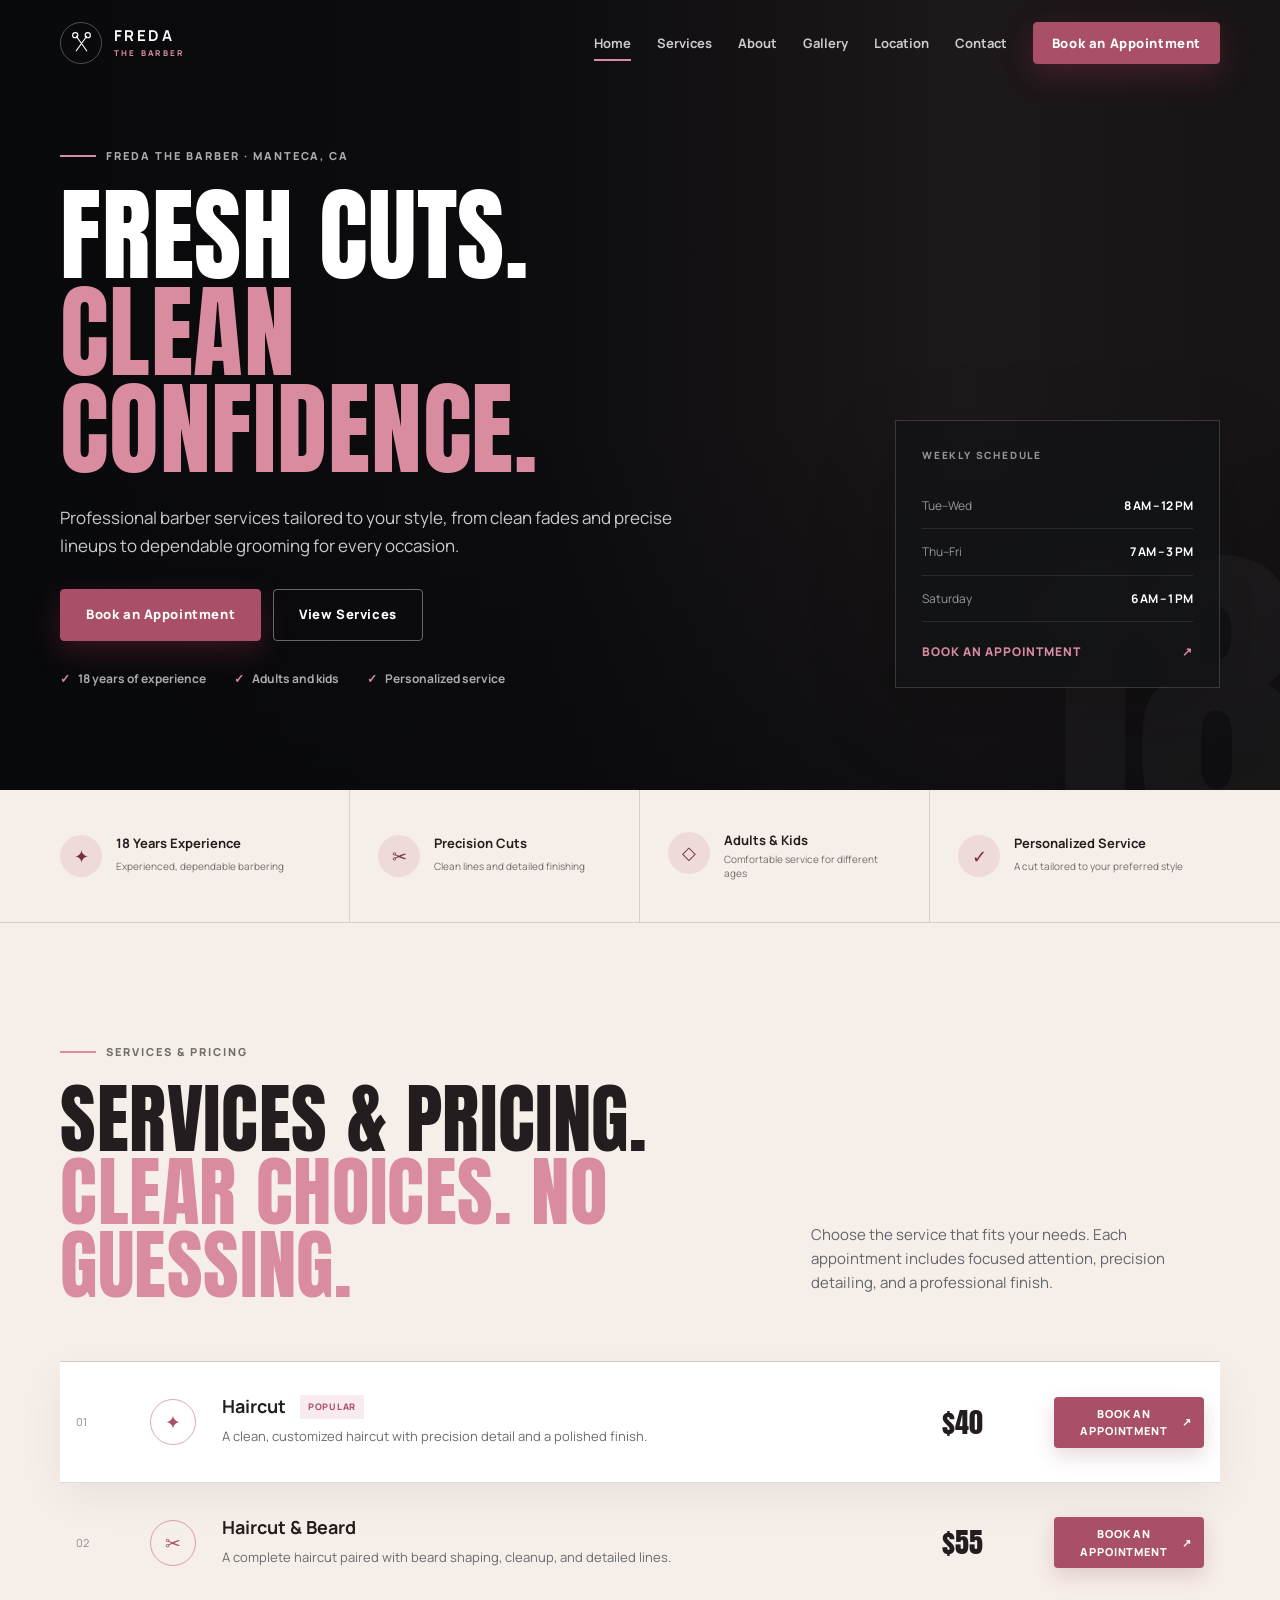
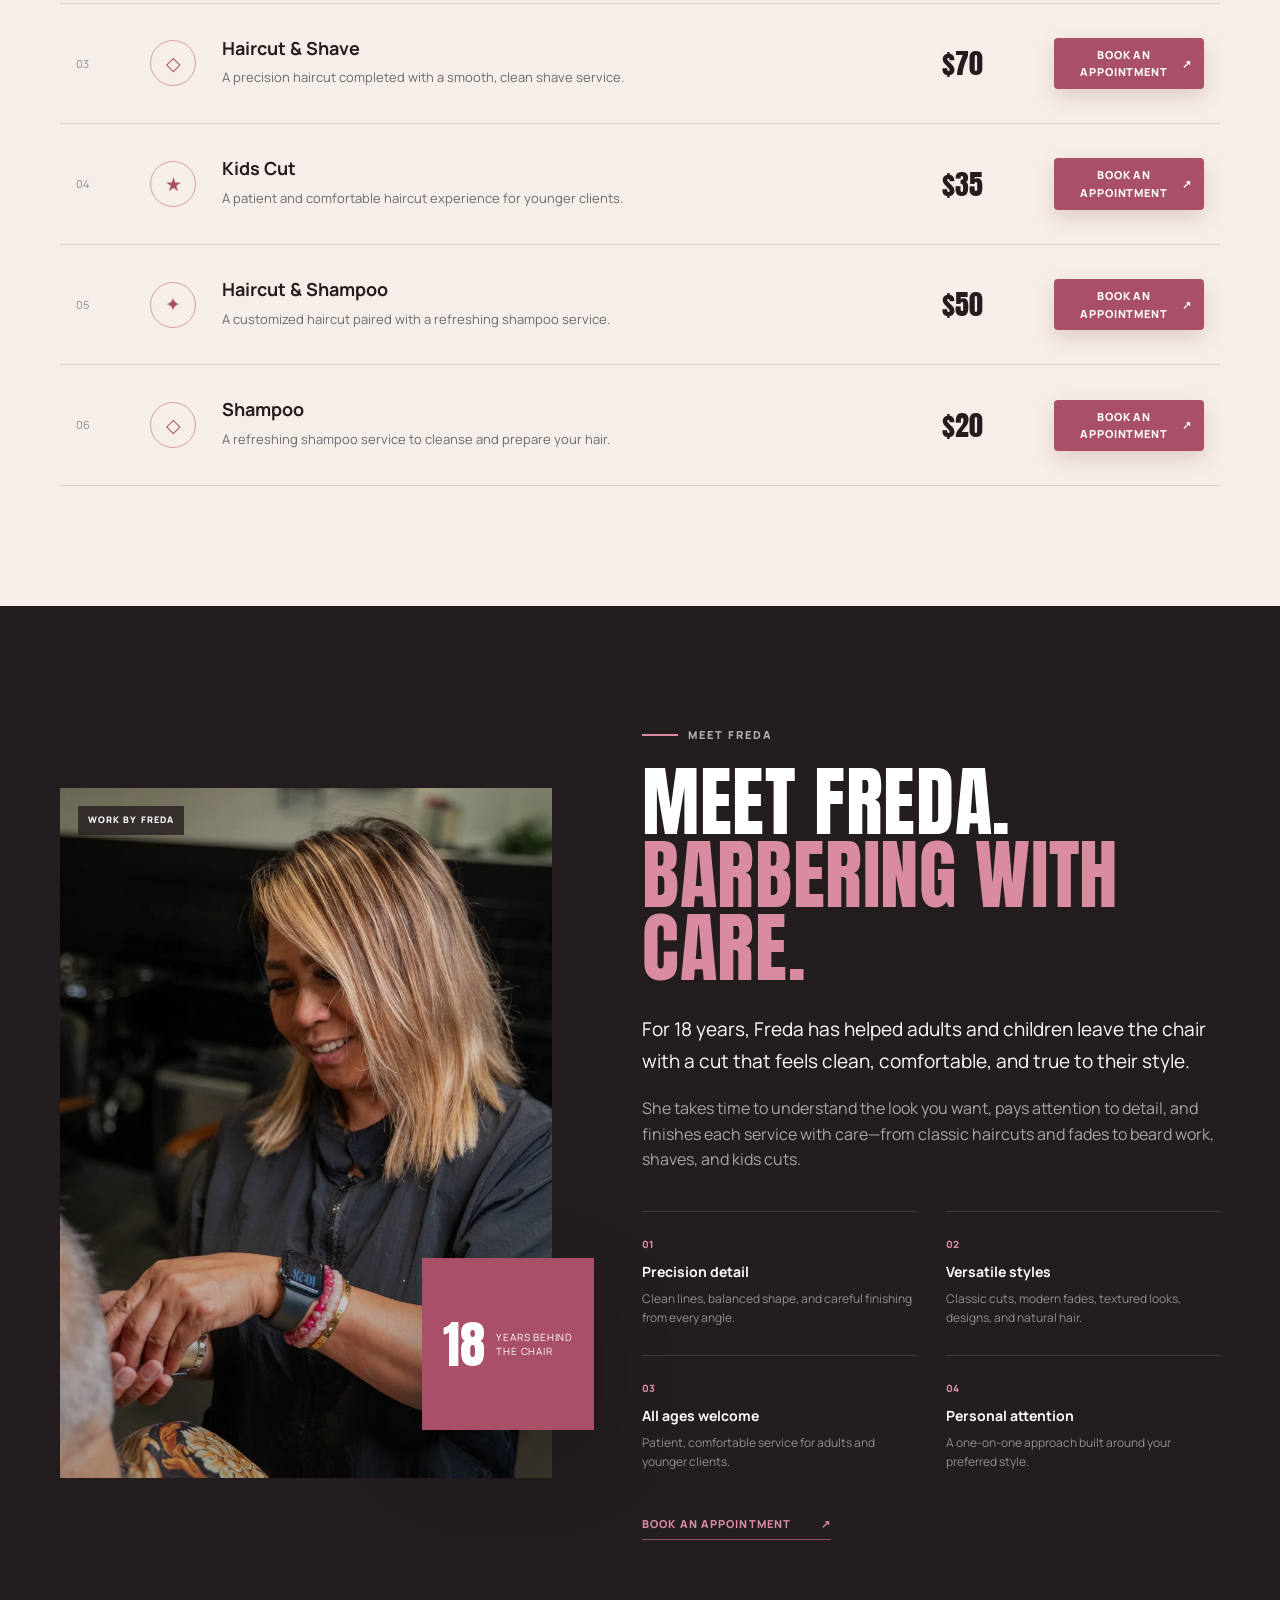
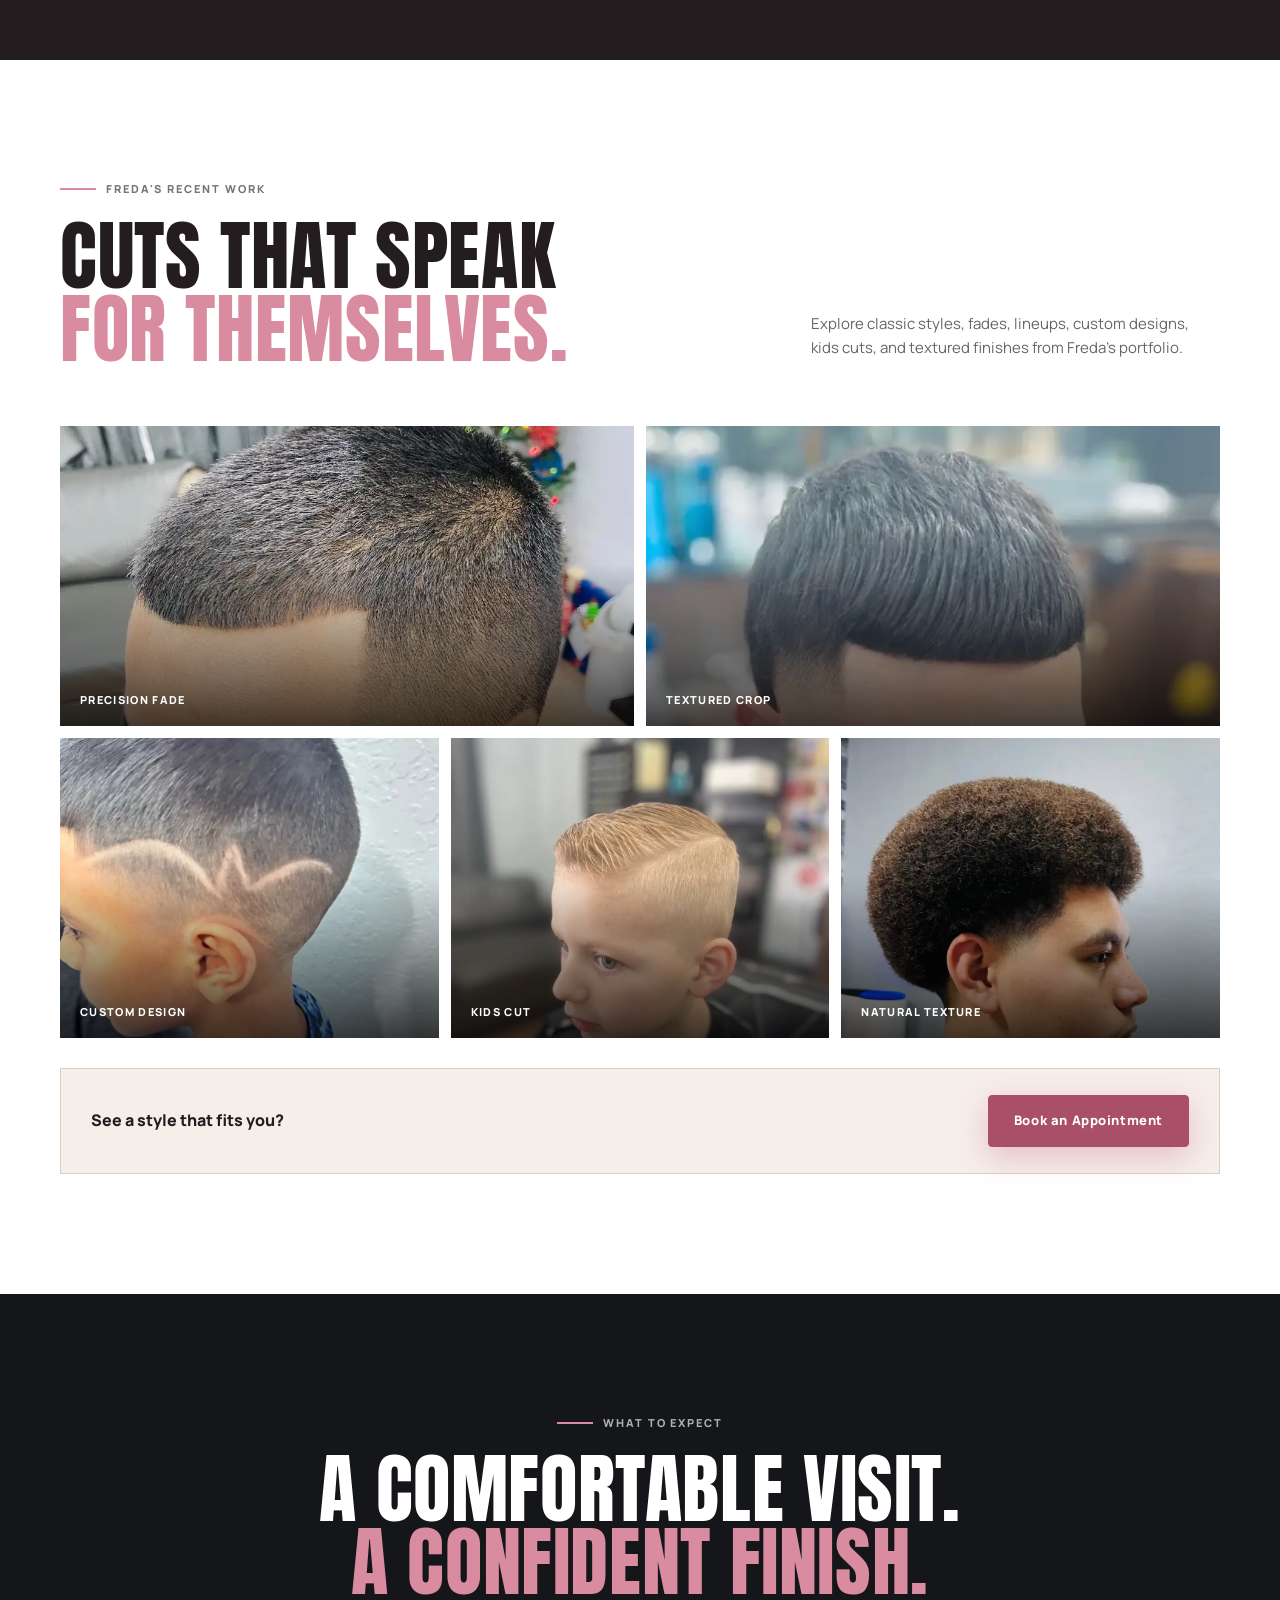
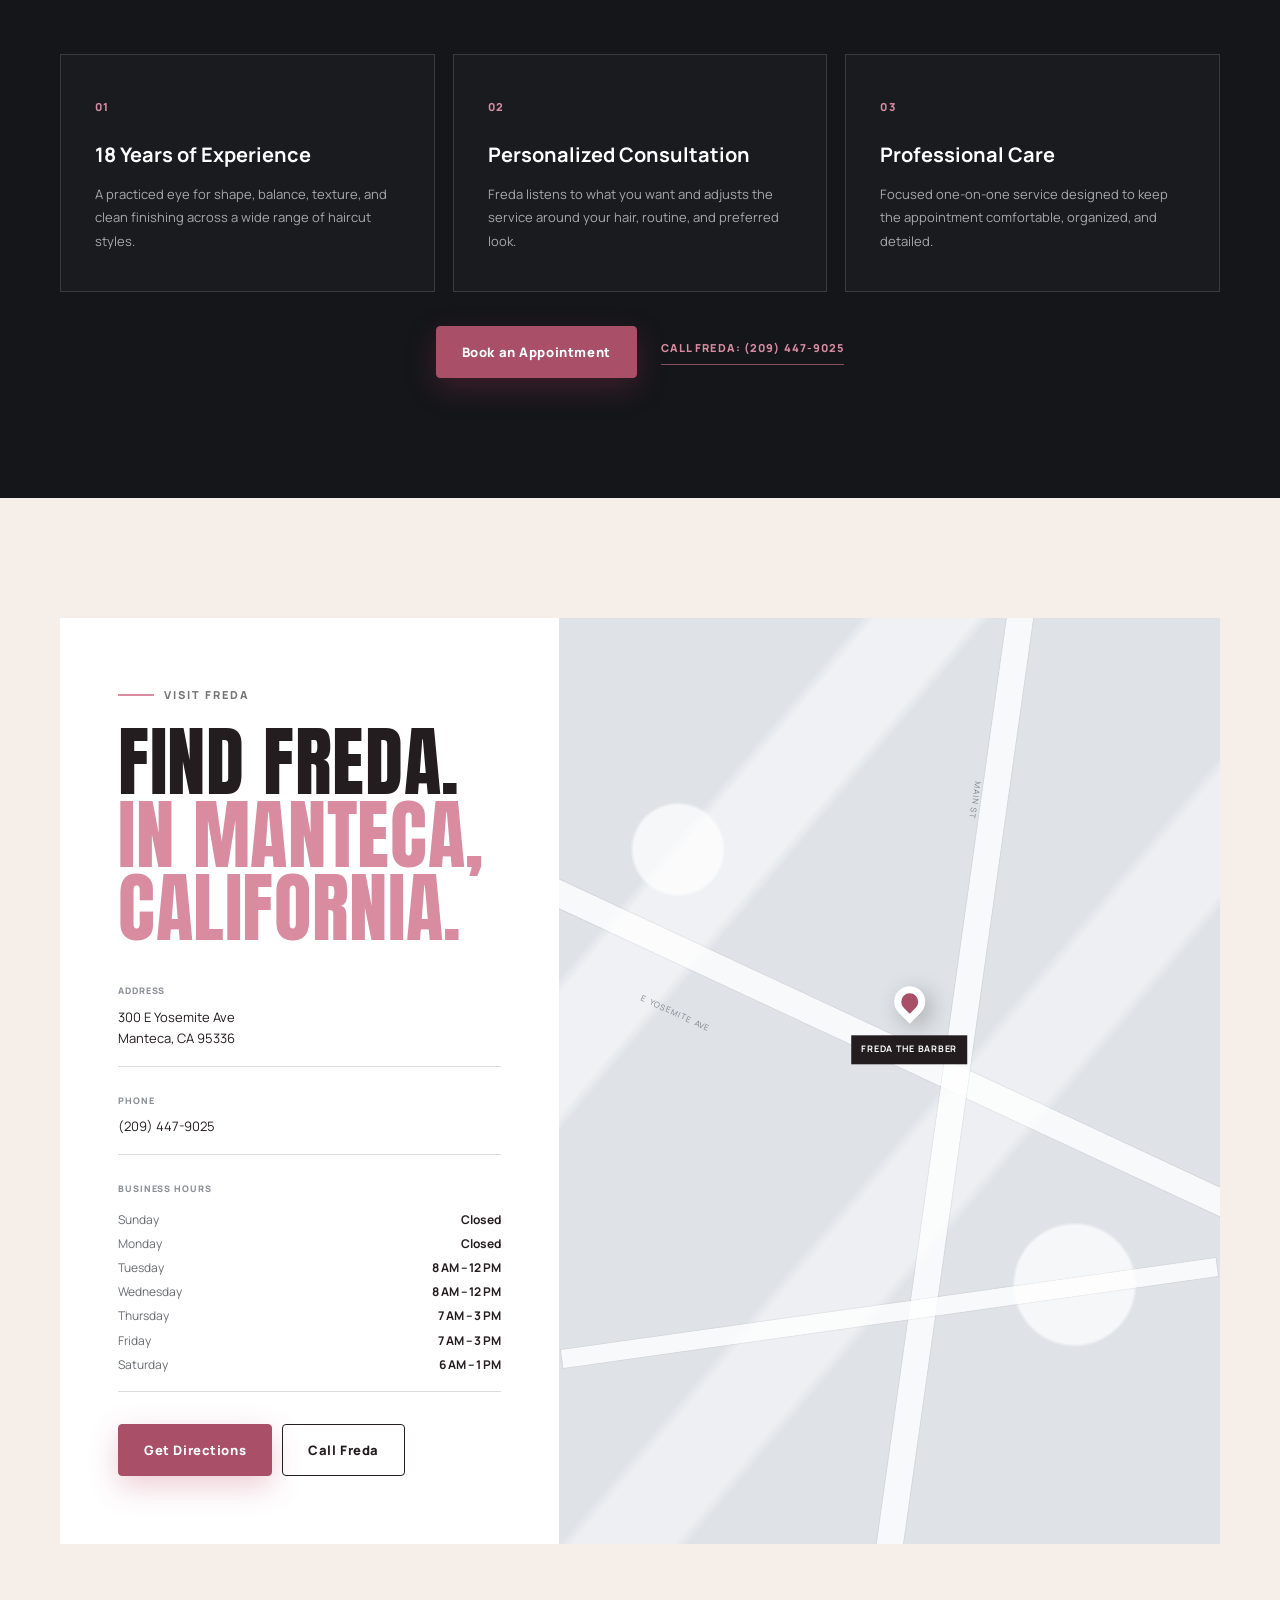
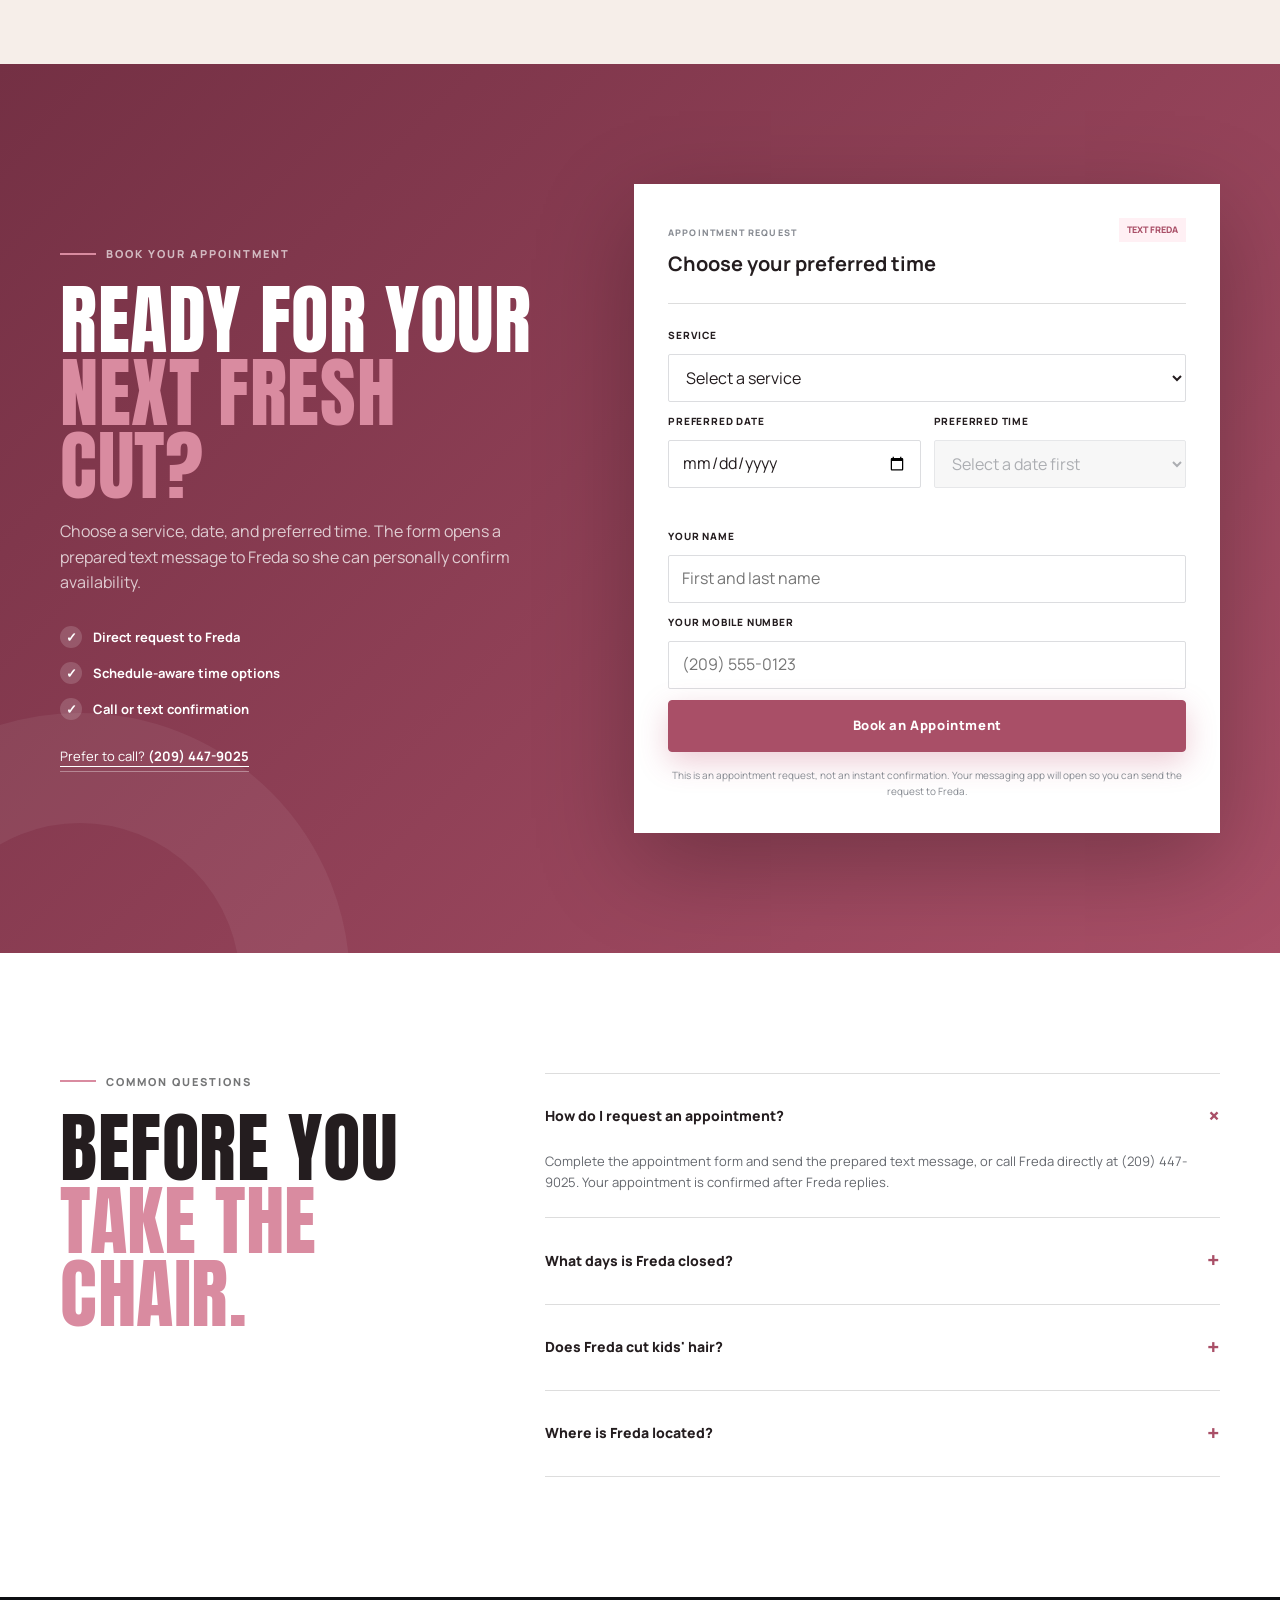
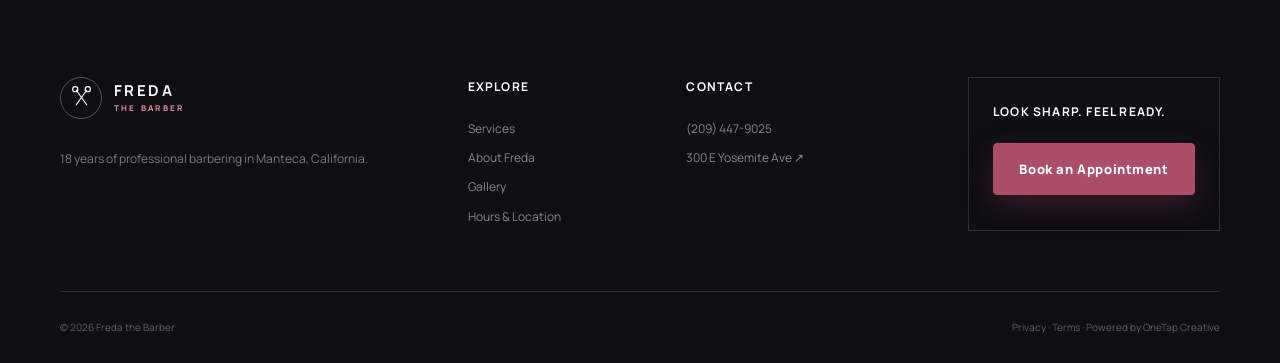
==== commit ffddd52e: "Update Shampoo Services" ====
--- a/index.html
+++ b/index.html
@@ -5,136 +5,164 @@
 <meta charset="utf-8"/>
 <meta content="width=device-width, initial-scale=1.0, viewport-fit=cover" name="viewport"/>
 <meta content="#a94f67" name="theme-color"/>
-<meta content="Freda the Barber provides professional haircuts, fades, beard grooming, shaves, and kids cuts in Manteca, California. View pricing, hours, location, recent work, and request an appointment." name="description"/>
-<meta content="Freda the Barber, Manteca barber, barber shop Manteca CA, haircuts Manteca, fades Manteca, beard grooming Manteca, kids haircuts Manteca, women barber Manteca" name="keywords"/>
-<meta content="index, follow, max-image-preview:large, max-snippet:-1, max-video-preview:-1" name="robots"/>
-<meta content="Freda the Barber" name="author"/>
-<meta content="Freda the Barber" name="publisher"/>
-<meta content="US-CA" name="geo.region"/>
-<meta content="Manteca" name="geo.placename"/>
-<link href="https://freda-modern-barber-website.vercel.app/" rel="canonical"/>
-<link href="manifest.webmanifest" rel="manifest"/>
+<meta content="Visit Freda the Barber in Manteca, CA for professional haircuts, fades, beard grooming, shaves, and kids cuts. View pricing and request an appointment." name="description"/><meta content="index, follow, max-image-preview:large" name="robots"/>
+<meta content="Freda the Barber | Professional Barber Services in Manteca, CA" property="og:title"/>
+<meta content="Fresh cuts and clean confidence in Manteca. View Freda’s services, pricing, portfolio, hours, location, and appointment request options." property="og:description"/>
+<meta content="website" property="og:type"/>
+<meta content="https://freda-modern-barber-website.vercel.app/" property="og:url"/>
+<title>Freda the Barber | Professional Barber Services in Manteca, CA</title>
 <link href="https://fonts.googleapis.com" rel="preconnect"/>
 <link crossorigin="" href="https://fonts.gstatic.com" rel="preconnect"/>
-<link href="https://images.pexels.com" rel="preconnect"/>
 <link href="https://fonts.googleapis.com/css2?family=Anton&amp;family=Manrope:wght@400;500;600;700;800&amp;display=swap" rel="stylesheet"/>
 <link href="assets/favicon.svg" rel="icon" type="image/svg+xml"/>
-<link href="assets/favicon.svg" rel="apple-touch-icon"/>
 <link href="styles.css" rel="stylesheet"/>
-<title>Freda the Barber | Haircuts &amp; Fades in Manteca, CA</title>
-<meta content="Freda the Barber | Haircuts &amp; Fades in Manteca, CA" property="og:title"/>
-<meta content="Professional haircuts, fades, beard grooming, shaves, and kids cuts in Manteca, California, backed by 18 years of barbering experience." property="og:description"/>
-<meta content="website" property="og:type"/>
-<meta content="https://freda-modern-barber-website.vercel.app/" property="og:url"/>
-<meta content="Freda the Barber" property="og:site_name"/>
-<meta content="en_US" property="og:locale"/>
-<meta content="https://freda-modern-barber-website.vercel.app/assets/freda-classic-taper.webp" property="og:image"/>
-<meta content="A polished classic haircut and fade completed by Freda the Barber in Manteca, California" property="og:image:alt"/>
-<meta content="771" property="og:image:width"/>
-<meta content="1200" property="og:image:height"/>
-<meta content="summary_large_image" name="twitter:card"/>
-<meta content="Freda the Barber | Haircuts &amp; Fades in Manteca, CA" name="twitter:title"/>
-<meta content="Professional Manteca barber services including haircuts, fades, beard grooming, shaves, and kids cuts." name="twitter:description"/>
-<meta content="https://freda-modern-barber-website.vercel.app/assets/freda-classic-taper.webp" name="twitter:image"/>
-<meta content="A polished classic haircut and fade completed by Freda the Barber" name="twitter:image:alt"/>
-<script type="application/ld+json">{
+<meta content="https://freda-modern-barber-website.vercel.app/assets/freda-classic-taper.webp" property="og:image"/><meta content="A polished classic haircut completed by Freda the Barber" property="og:image:alt"/><meta content="summary_large_image" name="twitter:card"/><meta content="Freda the Barber | Manteca, CA" name="twitter:title"/><meta content="Professional haircuts, beard grooming, shaves, and kids cuts backed by 18 years of experience." name="twitter:description"/><meta content="https://freda-modern-barber-website.vercel.app/assets/freda-classic-taper.webp" name="twitter:image"/><link href="https://freda-modern-barber-website.vercel.app/" rel="canonical"/><script type="application/ld+json">{
   "@context": "https://schema.org",
-  "@graph": [
-    {
-      "@type": ["BarberShop", "LocalBusiness"],
-      "@id": "https://freda-modern-barber-website.vercel.app/#business",
-      "name": "Freda the Barber",
-      "alternateName": "Freda",
-      "url": "https://freda-modern-barber-website.vercel.app/",
-      "image": [
-        "https://freda-modern-barber-website.vercel.app/assets/freda-classic-taper.webp",
-        "https://freda-modern-barber-website.vercel.app/assets/freda-precision-fade.webp",
-        "https://freda-modern-barber-website.vercel.app/assets/freda-textured-crop.webp"
+  "@type": "BarberShop",
+  "name": "Freda the Barber",
+  "url": "https://freda-modern-barber-website.vercel.app/",
+  "image": "https://freda-modern-barber-website.vercel.app/assets/freda-classic-taper.webp",
+  "telephone": "+1-209-447-9025",
+  "priceRange": "$35-$70",
+  "address": {
+    "@type": "PostalAddress",
+    "streetAddress": "300 E Yosemite Ave",
+    "addressLocality": "Manteca",
+    "addressRegion": "CA",
+    "postalCode": "95336",
+    "addressCountry": "US"
+  },
+  "openingHoursSpecification": [
+    {
+      "@type": "OpeningHoursSpecification",
+      "dayOfWeek": [
+        "Tuesday",
+        "Wednesday"
       ],
-      "description": "Professional barber in Manteca, California offering haircuts, fades, beard grooming, shaves, kids cuts, personalized consultations, and detailed finishing.",
-      "telephone": "+1-209-447-9025",
-      "priceRange": "$35-$70",
-      "currenciesAccepted": "USD",
-      "paymentAccepted": "Cash, electronic payment",
-      "address": {
-        "@type": "PostalAddress",
-        "streetAddress": "300 E Yosemite Ave",
-        "addressLocality": "Manteca",
-        "addressRegion": "CA",
-        "postalCode": "95336",
-        "addressCountry": "US"
+      "opens": "08:00",
+      "closes": "12:00"
+    },
+    {
+      "@type": "OpeningHoursSpecification",
+      "dayOfWeek": [
+        "Thursday",
+        "Friday"
+      ],
+      "opens": "07:00",
+      "closes": "15:00"
+    },
+    {
+      "@type": "OpeningHoursSpecification",
+      "dayOfWeek": "Saturday",
+      "opens": "06:00",
+      "closes": "13:00"
+    }
+  ],
+  "description": "Visit Freda the Barber in Manteca, CA for professional haircuts, fades, beard grooming, shaves, and kids cuts. View pricing and request an appointment.",
+  "areaServed": {
+    "@type": "City",
+    "name": "Manteca"
+  },
+  "currenciesAccepted": "USD",
+  "paymentAccepted": "Cash, electronic payment",
+  "hasOfferCatalog": {
+    "@type": "OfferCatalog",
+    "name": "Barber Services",
+    "itemListElement": [
+      {
+        "@type": "Offer",
+        "price": "40",
+        "priceCurrency": "USD",
+        "itemOffered": {
+          "@type": "Service",
+          "name": "Haircut"
+        }
       },
-      "areaServed": {
-        "@type": "City",
-        "name": "Manteca",
-        "sameAs": "https://en.wikipedia.org/wiki/Manteca,_California"
+      {
+        "@type": "Offer",
+        "price": "55",
+        "priceCurrency": "USD",
+        "itemOffered": {
+          "@type": "Service",
+          "name": "Haircut & Beard"
+        }
       },
-      "hasMap": "https://www.google.com/maps/search/?api=1&query=300+E+Yosemite+Ave+Manteca+CA+95336",
-      "founder": {"@id": "https://freda-modern-barber-website.vercel.app/#freda"},
-      "openingHoursSpecification": [
-        {"@type":"OpeningHoursSpecification","dayOfWeek":["Tuesday","Wednesday"],"opens":"08:00","closes":"12:00"},
-        {"@type":"OpeningHoursSpecification","dayOfWeek":["Thursday","Friday"],"opens":"07:00","closes":"15:00"},
-        {"@type":"OpeningHoursSpecification","dayOfWeek":"Saturday","opens":"06:00","closes":"13:00"}
-      ],
-      "contactPoint": {
-        "@type": "ContactPoint",
-        "telephone": "+1-209-447-9025",
-        "contactType": "appointments",
-        "areaServed": "US-CA",
-        "availableLanguage": "English"
+      {
+        "@type": "Offer",
+        "price": "70",
+        "priceCurrency": "USD",
+        "itemOffered": {
+          "@type": "Service",
+          "name": "Haircut & Shave"
+        }
       },
-      "knowsAbout": ["Haircuts", "Fades", "Lineups", "Beard grooming", "Shaves", "Kids haircuts", "Textured hair", "Natural hair"],
-      "hasOfferCatalog": {
-        "@type": "OfferCatalog",
-        "name": "Freda the Barber Services",
-        "itemListElement": [
-          {"@type":"Offer","price":"40","priceCurrency":"USD","url":"https://freda-modern-barber-website.vercel.app/#booking","itemOffered":{"@type":"Service","name":"Haircut","serviceType":"Professional haircut in Manteca","provider":{"@id":"https://freda-modern-barber-website.vercel.app/#business"}}},
-          {"@type":"Offer","price":"55","priceCurrency":"USD","url":"https://freda-modern-barber-website.vercel.app/#booking","itemOffered":{"@type":"Service","name":"Haircut and Beard","serviceType":"Haircut and beard grooming","provider":{"@id":"https://freda-modern-barber-website.vercel.app/#business"}}},
-          {"@type":"Offer","price":"70","priceCurrency":"USD","url":"https://freda-modern-barber-website.vercel.app/#booking","itemOffered":{"@type":"Service","name":"Haircut and Shave","serviceType":"Haircut and shave service","provider":{"@id":"https://freda-modern-barber-website.vercel.app/#business"}}},
-          {"@type":"Offer","price":"35","priceCurrency":"USD","url":"https://freda-modern-barber-website.vercel.app/#booking","itemOffered":{"@type":"Service","name":"Kids Cut","serviceType":"Kids haircut in Manteca","provider":{"@id":"https://freda-modern-barber-website.vercel.app/#business"}}}
-        ]
+      {
+        "@type": "Offer",
+        "price": "35",
+        "priceCurrency": "USD",
+        "itemOffered": {
+          "@type": "Service",
+          "name": "Kids Cut"
+        }
+      },
+      {
+        "@type": "Offer",
+        "price": "50",
+        "priceCurrency": "USD",
+        "itemOffered": {
+          "@type": "Service",
+          "name": "Haircut & Shampoo"
+        }
+      },
+      {
+        "@type": "Offer",
+        "price": "20",
+        "priceCurrency": "USD",
+        "itemOffered": {
+          "@type": "Service",
+          "name": "Shampoo"
+        }
+      }
+    ]
+  }
+}</script><meta content="Freda the Barber" property="og:site_name"/><meta content="en_US" property="og:locale"/><meta content="1200" property="og:image:width"/><meta content="630" property="og:image:height"/><script type="application/ld+json">{
+  "@context": "https://schema.org",
+  "@type": "FAQPage",
+  "mainEntity": [
+    {
+      "@type": "Question",
+      "name": "How do I request an appointment?",
+      "acceptedAnswer": {
+        "@type": "Answer",
+        "text": "Complete the appointment form and send the prepared text message, or call Freda directly at (209) 447-9025. Your appointment is confirmed after Freda replies."
       }
     },
     {
-      "@type": "Person",
-      "@id": "https://freda-modern-barber-website.vercel.app/#freda",
-      "name": "Freda",
-      "jobTitle": "Professional Barber",
-      "description": "Manteca barber with 18 years of experience serving adults and children.",
-      "worksFor": {"@id": "https://freda-modern-barber-website.vercel.app/#business"}
+      "@type": "Question",
+      "name": "What days is Freda closed?",
+      "acceptedAnswer": {
+        "@type": "Answer",
+        "text": "Freda is closed on Sundays and Mondays. Available hours vary Tuesday through Saturday."
+      }
     },
     {
-      "@type": "WebSite",
-      "@id": "https://freda-modern-barber-website.vercel.app/#website",
-      "url": "https://freda-modern-barber-website.vercel.app/",
-      "name": "Freda the Barber",
-      "description": "Official website for Freda the Barber in Manteca, California.",
-      "publisher": {"@id": "https://freda-modern-barber-website.vercel.app/#business"},
-      "inLanguage": "en-US"
+      "@type": "Question",
+      "name": "Does Freda cut kids' hair?",
+      "acceptedAnswer": {
+        "@type": "Answer",
+        "text": "Yes. Kids cuts are available for $35, with a patient and comfortable appointment experience."
+      }
     },
     {
-      "@type": "Service",
-      "@id": "https://freda-modern-barber-website.vercel.app/#barber-services",
-      "name": "Barber Services in Manteca, California",
-      "serviceType": "Professional barber services",
-      "description": "Haircuts, fades, beard grooming, shaves, kids cuts, lineups, and personalized barbering in Manteca.",
-      "provider": {"@id": "https://freda-modern-barber-website.vercel.app/#business"},
-      "areaServed": {"@type":"City","name":"Manteca"},
-      "offers": {"@type":"AggregateOffer","lowPrice":"35","highPrice":"70","priceCurrency":"USD","offerCount":"4"}
-    },
-    {
-      "@type": "FAQPage",
-      "@id": "https://freda-modern-barber-website.vercel.app/#faq",
-      "mainEntity": [
-        {"@type":"Question","name":"How do I request an appointment?","acceptedAnswer":{"@type":"Answer","text":"Complete the appointment form and send the prepared text message, or call Freda directly at (209) 447-9025. Your appointment is confirmed after Freda replies."}},
-        {"@type":"Question","name":"What days is Freda closed?","acceptedAnswer":{"@type":"Answer","text":"Freda is closed on Sundays and Mondays. Available hours vary Tuesday through Saturday."}},
-        {"@type":"Question","name":"Does Freda cut kids' hair?","acceptedAnswer":{"@type":"Answer","text":"Yes. Kids cuts are available for $35, with a patient and comfortable appointment experience."}},
-        {"@type":"Question","name":"Where is Freda located?","acceptedAnswer":{"@type":"Answer","text":"Freda is located at 300 E Yosemite Ave in Manteca, California 95336."}}
-      ]
+      "@type": "Question",
+      "name": "Where is Freda located?",
+      "acceptedAnswer": {
+        "@type": "Answer",
+        "text": "Freda is located at 300 E Yosemite Ave in Manteca, California 95336."
+      }
     }
   ]
-}</script>
-</head>
+}</script></head>
 <body>
 <a class="skip-link" href="#main">Skip to content</a>
 <header class="site-header">
@@ -165,7 +193,7 @@
 <div class="hero-grid container">
 <div class="hero-content reveal">
 <p class="eyebrow"><span></span> Freda the Barber · Manteca, CA</p>
-<h1 id="hero-title">Fresh Cuts in Manteca.<br/><em>Clean Confidence.</em></h1>
+<h1 id="hero-title">Fresh Cuts.<br/><em>Clean Confidence.</em></h1>
 <p class="hero-summary">Professional barber services tailored to your style, from clean fades and precise lineups to dependable grooming for every occasion.</p>
 <div class="hero-actions"><a class="button" href="#booking">Book an Appointment</a><a class="button button-secondary" href="#services">View Services</a></div>
 <ul aria-label="Customer benefits" class="trust-list"><li>18 years of experience</li><li>Adults and kids</li><li>Personalized service</li></ul>
@@ -197,7 +225,7 @@
 <div class="section-heading split-heading reveal">
 <div>
 <p class="eyebrow dark"><span></span> Services &amp; pricing</p>
-<h2 id="services-title">Manteca Barber Services.<br/><em>Clear pricing. No guessing.</em></h2>
+<h2 id="services-title">Services &amp; Pricing.<br/><em>Clear choices. No guessing.</em></h2>
 </div>
 <p>Choose the service that fits your needs. Each appointment includes focused attention, precision detailing, and a professional finish.</p>
 </div>
@@ -241,6 +269,26 @@
 </div>
 <strong class="service-price">$35</strong>
 <a aria-label="Book a kids cut" data-service="Kids Cut — $35" href="#booking">Book an Appointment <span>↗</span></a>
+</article>
+<article class="service-card reveal">
+<div class="service-index">05</div>
+<div aria-hidden="true" class="service-icon">✦</div>
+<div class="service-copy">
+<h3>Haircut &amp; Shampoo</h3>
+<p>A customized haircut paired with a refreshing shampoo service.</p>
+</div>
+<strong class="service-price">$50</strong>
+<a aria-label="Book haircut and shampoo service" data-service="Haircut &amp; Shampoo — $50" href="#booking">Book an Appointment <span>↗</span></a>
+</article>
+<article class="service-card reveal">
+<div class="service-index">06</div>
+<div aria-hidden="true" class="service-icon">◇</div>
+<div class="service-copy">
+<h3>Shampoo</h3>
+<p>A refreshing shampoo service to cleanse and prepare your hair.</p>
+</div>
+<strong class="service-price">$20</strong>
+<a aria-label="Book a shampoo service" data-service="Shampoo — $20" href="#booking">Book an Appointment <span>↗</span></a>
 </article>
 </div>
 </div>
@@ -367,6 +415,8 @@
 <option>Haircut &amp; Beard — $55</option>
 <option>Haircut &amp; Shave — $70</option>
 <option>Kids Cut — $35</option>
+<option>Haircut &amp; Shampoo — $50</option>
+<option>Shampoo — $20</option>
 </select>
 <div class="form-row">
 <div>
@@ -392,7 +442,7 @@
 </div>
 </div>
 </section>
-<section aria-labelledby="faq-title" class="section faq" id="faq">
+<section aria-labelledby="faq-title" class="section faq">
 <div class="container faq-grid">
 <div class="faq-heading reveal">
 <p class="eyebrow dark"><span></span> Common questions</p>
@@ -449,7 +499,7 @@
 </div>
 <div class="container footer-bottom">
 <span>© <span id="year"></span> Freda the Barber</span>
-<span><a href="#">Privacy</a> · <a href="#">Terms</a> · Powered by OneTap Creative</span>
+<span><a href="privacy.html">Privacy</a> · <a href="terms.html">Terms</a> · Powered by OneTap Creative</span>
 </div>
 </footer>
 <a aria-label="Book an appointment with Freda" class="floating-book" href="#booking">
